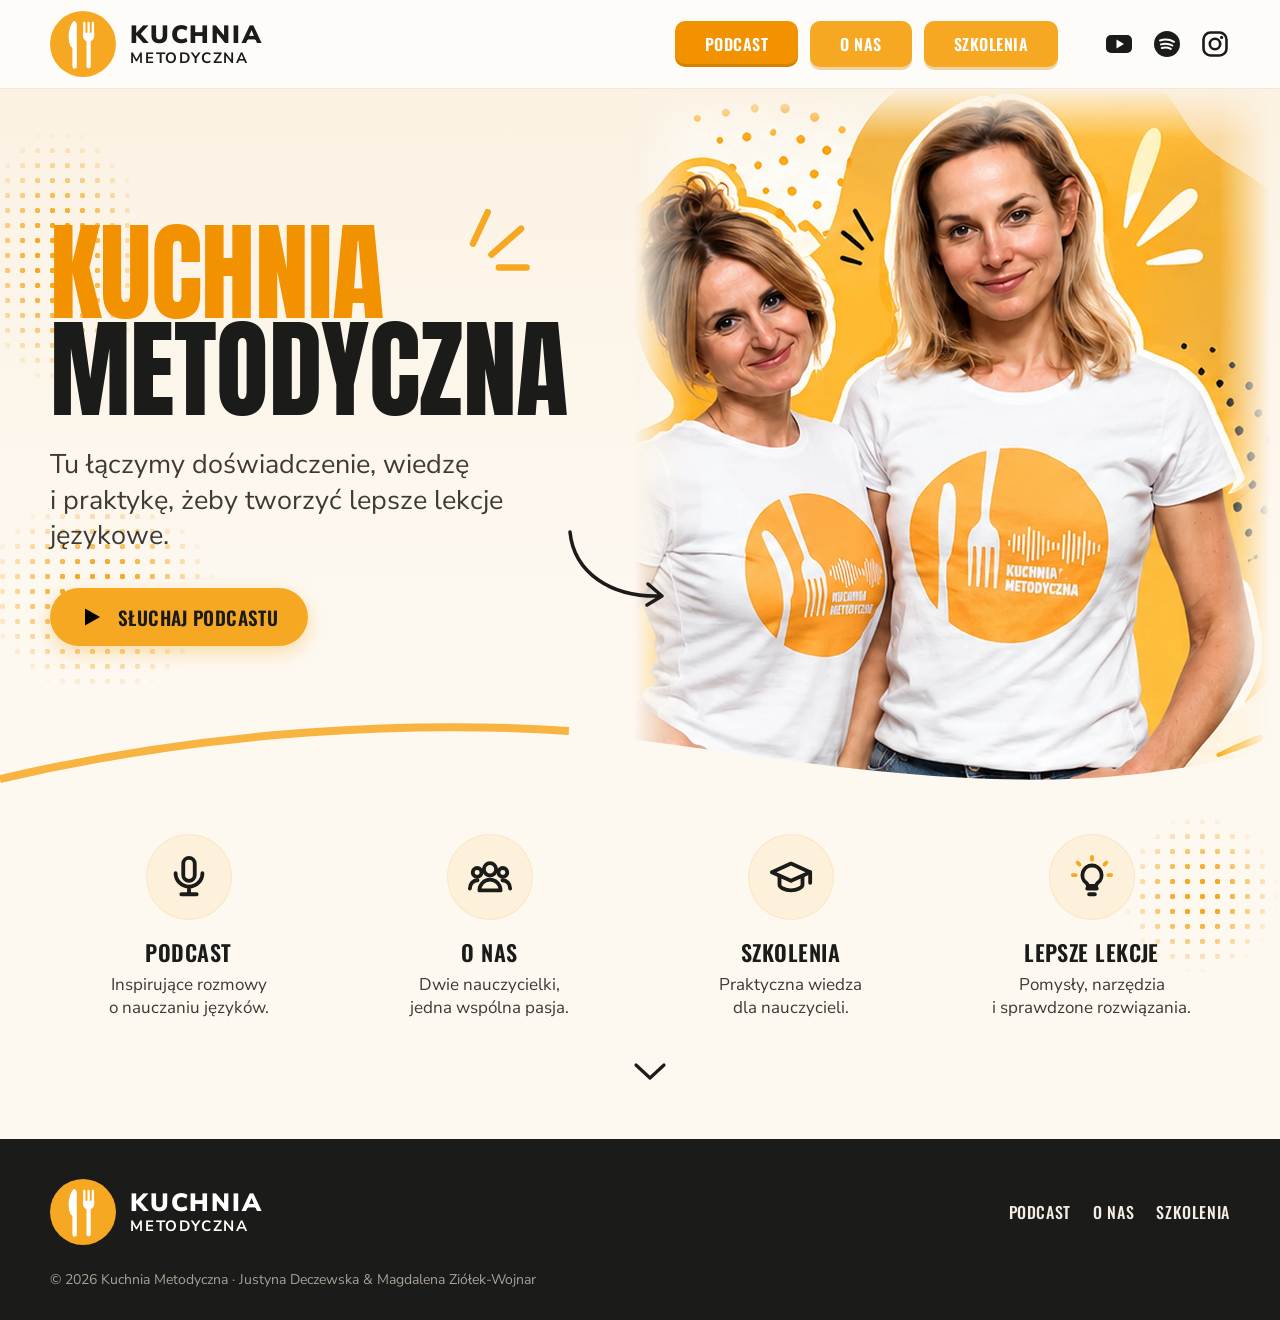
==== index.html @ 8ba0ecc3 "Kuchnia Metodyczna website: home, O nas, Szkolenia" ====
<!doctype html>
<html lang="pl">
<head>
<meta charset="utf-8">
<meta name="viewport" content="width=device-width, initial-scale=1">
<title>Kuchnia Metodyczna — podcast o nauczaniu języków</title>
<meta name="description" content="Kuchnia Metodyczna: podcast i szkolenia dla nauczycieli języków obcych. Doświadczenie, wiedza i praktyka dla lepszych lekcji językowych.">
<meta property="og:title" content="Kuchnia Metodyczna — podcast o nauczaniu języków">
<meta property="og:description" content="Kuchnia Metodyczna: podcast i szkolenia dla nauczycieli języków obcych. Doświadczenie, wiedza i praktyka dla lepszych lekcji językowych.">
<meta property="og:image" content="img/hero.webp">
<meta name="theme-color" content="#f7a823">
<link rel="icon" href="img/favicon.svg" type="image/svg+xml">
<link rel="preload" href="fonts/anton-latin-400-normal.woff2" as="font" type="font/woff2" crossorigin>
<link rel="stylesheet" href="css/fonts.css">
<link rel="stylesheet" href="css/style.css">
</head>
<body>
<header class="site-header">
  <div class="wrap">
    <a class="brand" href="index.html" aria-label="Kuchnia Metodyczna — strona główna">
      <svg viewBox="0 0 100 100" aria-hidden="true"><circle cx="50" cy="50" r="50" fill="#f7a823"/><path fill="#fff" d="M35 16c-7 9-9 26-4 37l3 3v28a3.3 3.3 0 0 0 6.6 0V21c0-4-3.7-7.6-5.6-5z"/><path fill="none" stroke="#fff" stroke-width="3.4" stroke-linecap="round" d="M52 18v18M58.5 18v18M65 18v18"/><path fill="#fff" d="M50 33h17v5a8.5 8.5 0 0 1-17 0z"/><rect fill="#fff" x="55.3" y="44" width="6.4" height="43" rx="3.2"/></svg>
      <span class="brand-text"><b>KUCHNIA</b><span>METODYCZNA</span></span>
    </a>
    <nav class="main-nav" aria-label="Główna nawigacja">
    <a href="index.html" aria-current="page">PODCAST</a>
    <a href="o-nas.html">O NAS</a>
    <a href="szkolenia.html">SZKOLENIA</a>
    </nav>
    <div class="socials">
  <a href="#" aria-label="YouTube" target="_blank" rel="noopener"><svg viewBox="0 0 28 28"><rect x="1" y="5" width="26" height="18" rx="5" fill="#1b1b1a"/><path d="M11.5 9.5v9l7.5-4.5z" fill="#fff"/></svg></a>
  <a href="https://open.spotify.com/show/78JCaoAEl9yniNS0A4y9NV" aria-label="Spotify" target="_blank" rel="noopener"><svg viewBox="0 0 28 28"><circle cx="14" cy="14" r="13" fill="#1b1b1a"/><path d="M7 10.5c4.8-1.5 10-1 14 1.3M8 14.4c4-1.1 8.2-.7 11.4 1.1M8.8 18c3.2-.8 6.4-.5 9 .9" fill="none" stroke="#fff" stroke-width="2" stroke-linecap="round"/></svg></a>
  <a href="#" aria-label="Instagram" target="_blank" rel="noopener"><svg viewBox="0 0 28 28"><rect x="2.5" y="2.5" width="23" height="23" rx="7" fill="none" stroke="#1b1b1a" stroke-width="2.6"/><circle cx="14" cy="14" r="5.2" fill="none" stroke="#1b1b1a" stroke-width="2.6"/><circle cx="20.6" cy="7.4" r="1.6" fill="#1b1b1a"/></svg></a>
</div>
    <button class="menu-toggle" aria-label="Menu" aria-expanded="false"><span></span><span></span><span></span></button>
  </div>
</header>
<main>
<section class="hero" id="podcast">
  <div class="dots" style="left:-30px;top:40px;width:180px;height:260px"></div>
  <div class="dots" style="left:-20px;bottom:120px;width:240px;height:200px"></div>
  <div class="wrap">
    <div class="hero-text">
      <svg class="burst" viewBox="0 0 80 80" aria-hidden="true" style=""><path d="M14 46 30 12M34 58 66 30M42 72h30"/></svg>
      <h1 class="display"><span class="accent">Kuchnia</span><span class="ink">Metodyczna</span></h1>
      <p class="lead">Tu łączymy doświadczenie, wiedzę i&nbsp;praktykę, żeby tworzyć lepsze lekcje językowe.</p>
      <a class="btn" href="https://open.spotify.com/show/78JCaoAEl9yniNS0A4y9NV" target="_blank" rel="noopener"><svg viewBox="0 0 24 24" aria-hidden="true"><path d="M5 3.5v17L20 12z"/></svg>SŁUCHAJ PODCASTU</a>
      <svg class="hero-arrow" viewBox="0 0 110 90" aria-hidden="true"><path d="M6 6c4 40 40 66 92 64M84 58l14 12-15 9"/></svg>
    </div>
    <div class="hero-photo">
      <img src="img/hero.webp" width="1104" height="1260" alt="Justyna Deczewska i Magdalena Ziółek-Wojnar w koszulkach z logo Kuchni Metodycznej">
    </div>
  </div>
  <svg class="wave" viewBox="0 0 1440 110" preserveAspectRatio="none" aria-hidden="true">
    <path d="M0 70C260 20 520 10 760 40s460 60 680 0V110H0z"/>
    <path class="line" d="M0 74C240 24 470 16 640 26"/>
  </svg>
</section>

<section class="features">
  <div class="dots" style="right:0;top:0;width:160px;height:160px"></div>
  <div class="wrap">
    <h2 class="sr-only">Co znajdziesz w Kuchni Metodycznej</h2>
    <ul>
      <li><a href="index.html#podcast"><div class="icon-circle"><svg class="ico" viewBox="0 0 24 24" aria-hidden="true"><rect x="9" y="2" width="6" height="12" rx="3"/><path d="M5 10a7 7 0 0 0 14 0M12 17v4M8 21h8"/></svg></div><h3>PODCAST</h3><p>Inspirujące rozmowy<br>o nauczaniu języków.</p></a></li>
      <li><a href="o-nas.html"><div class="icon-circle"><svg class="ico" viewBox="0 0 24 24" aria-hidden="true"><circle cx="12" cy="8" r="3.2"/><circle cx="5.3" cy="9.6" r="2.3"/><circle cx="18.7" cy="9.6" r="2.3"/><path d="M6.5 19c0-3.2 2.5-5.6 5.5-5.6s5.5 2.4 5.5 5.6zM1.5 18c0-2.5 1.7-4.3 4-4.3M22.5 18c0-2.5-1.7-4.3-4-4.3"/></svg></div><h3>O NAS</h3><p>Dwie nauczycielki,<br>jedna wspólna pasja.</p></a></li>
      <li><a href="szkolenia.html"><div class="icon-circle"><svg class="ico" viewBox="0 0 24 24" aria-hidden="true"><path d="M2 9.5 12 5l10 4.5-10 4.5z"/><path d="M6 11.5V16c0 1.4 2.7 3 6 3s6-1.6 6-3v-4.5M22 9.5V15"/></svg></div><h3>SZKOLENIA</h3><p>Praktyczna wiedza<br>dla nauczycieli.</p></a></li>
      <li><a href="szkolenia.html#tematy"><div class="icon-circle"><svg class="ico" viewBox="0 0 24 24" aria-hidden="true"><path d="M9.5 18h5M10.5 21h3M12 6a5 5 0 0 0-3 9c.5.4.8 1 .8 1.6h4.4c0-.6.3-1.2.8-1.6a5 5 0 0 0-3-9z"/><path class="accent" d="M12 1.5v1.5M4.5 4.5l1 1M19.5 4.5l-1 1M2 11h1.5M20.5 11H22"/></svg></div><h3>LEPSZE LEKCJE</h3><p>Pomysły, narzędzia<br>i sprawdzone rozwiązania.</p></a></li>
    </ul>
    <div class="tiles">
      <a class="tile" href="index.html#podcast"><svg class="ico" viewBox="0 0 24 24" aria-hidden="true"><rect x="9" y="2" width="6" height="12" rx="3"/><path d="M5 10a7 7 0 0 0 14 0M12 17v4M8 21h8"/></svg><span>PODCAST</span></a>
      <a class="tile" href="o-nas.html"><svg class="ico" viewBox="0 0 24 24" aria-hidden="true"><circle cx="12" cy="8" r="3.2"/><circle cx="5.3" cy="9.6" r="2.3"/><circle cx="18.7" cy="9.6" r="2.3"/><path d="M6.5 19c0-3.2 2.5-5.6 5.5-5.6s5.5 2.4 5.5 5.6zM1.5 18c0-2.5 1.7-4.3 4-4.3M22.5 18c0-2.5-1.7-4.3-4-4.3"/></svg><span>O NAS</span></a>
      <a class="tile" href="szkolenia.html"><svg class="ico" viewBox="0 0 24 24" aria-hidden="true"><path d="M2 9.5 12 5l10 4.5-10 4.5z"/><path d="M6 11.5V16c0 1.4 2.7 3 6 3s6-1.6 6-3v-4.5M22 9.5V15"/></svg><span>SZKOLENIA</span></a>
    </div>
    <a class="scroll-cue" href="o-nas.html" aria-label="Poznaj nas"><svg viewBox="0 0 34 20" aria-hidden="true"><path d="M3 3l14 13L31 3" fill="none" stroke="currentColor" stroke-width="3.2" stroke-linecap="round" stroke-linejoin="round"/></svg></a>
  </div>
</section>
</main>
<footer class="site-footer">
  <div class="wrap">
    <a class="brand" href="index.html"><svg viewBox="0 0 100 100" aria-hidden="true"><circle cx="50" cy="50" r="50" fill="#f7a823"/><path fill="#fff" d="M35 16c-7 9-9 26-4 37l3 3v28a3.3 3.3 0 0 0 6.6 0V21c0-4-3.7-7.6-5.6-5z"/><path fill="none" stroke="#fff" stroke-width="3.4" stroke-linecap="round" d="M52 18v18M58.5 18v18M65 18v18"/><path fill="#fff" d="M50 33h17v5a8.5 8.5 0 0 1-17 0z"/><rect fill="#fff" x="55.3" y="44" width="6.4" height="43" rx="3.2"/></svg><span class="brand-text"><b>KUCHNIA</b><span>METODYCZNA</span></span></a>
    <nav aria-label="Stopka"><a href="index.html">PODCAST</a> <a href="o-nas.html">O NAS</a> <a href="szkolenia.html">SZKOLENIA</a></nav>
    <small>© <span id="year">2026</span> Kuchnia Metodyczna · Justyna Deczewska &amp; Magdalena Ziółek-Wojnar</small>
  </div>
</footer>
<script src="js/main.js" defer></script>
</body>
</html>
---- css/fonts.css ----
/* Self-hosted fonts (SIL Open Font License) */
@font-face{font-family:'Anton';font-style:normal;font-weight:400;font-display:swap;src:url(../fonts/anton-latin-400-normal.woff2) format('woff2');unicode-range:U+0000-00FF, U+0131, U+0152-0153, U+02BB-02BC, U+02C6, U+02DA, U+02DC, U+0304, U+0308, U+0329, U+2000-206F, U+20AC, U+2122, U+2191, U+2193, U+2212, U+2215, U+FEFF, U+FFFD;}
@font-face{font-family:'Anton';font-style:normal;font-weight:400;font-display:swap;src:url(../fonts/anton-latin-ext-400-normal.woff2) format('woff2');unicode-range:U+0100-02BA, U+02BD-02C5, U+02C7-02CC, U+02CE-02D7, U+02DD-02FF, U+0304, U+0308, U+0329, U+1D00-1DBF, U+1E00-1E9F, U+1EF2-1EFF, U+2020, U+20A0-20AB, U+20AD-20C0, U+2113, U+2C60-2C7F, U+A720-A7FF;}
@font-face{font-family:'Caveat';font-style:normal;font-weight:500;font-display:swap;src:url(../fonts/caveat-latin-500-normal.woff2) format('woff2');unicode-range:U+0000-00FF, U+0131, U+0152-0153, U+02BB-02BC, U+02C6, U+02DA, U+02DC, U+0304, U+0308, U+0329, U+2000-206F, U+20AC, U+2122, U+2191, U+2193, U+2212, U+2215, U+FEFF, U+FFFD;}
@font-face{font-family:'Caveat';font-style:normal;font-weight:500;font-display:swap;src:url(../fonts/caveat-latin-ext-500-normal.woff2) format('woff2');unicode-range:U+0100-02BA, U+02BD-02C5, U+02C7-02CC, U+02CE-02D7, U+02DD-02FF, U+0304, U+0308, U+0329, U+1D00-1DBF, U+1E00-1E9F, U+1EF2-1EFF, U+2020, U+20A0-20AB, U+20AD-20C0, U+2113, U+2C60-2C7F, U+A720-A7FF;}
@font-face{font-family:'Nunito Sans';font-style:normal;font-weight:400;font-display:swap;src:url(../fonts/nunito-sans-latin-400-normal.woff2) format('woff2');unicode-range:U+0000-00FF, U+0131, U+0152-0153, U+02BB-02BC, U+02C6, U+02DA, U+02DC, U+0304, U+0308, U+0329, U+2000-206F, U+20AC, U+2122, U+2191, U+2193, U+2212, U+2215, U+FEFF, U+FFFD;}
@font-face{font-family:'Nunito Sans';font-style:normal;font-weight:700;font-display:swap;src:url(../fonts/nunito-sans-latin-700-normal.woff2) format('woff2');unicode-range:U+0000-00FF, U+0131, U+0152-0153, U+02BB-02BC, U+02C6, U+02DA, U+02DC, U+0304, U+0308, U+0329, U+2000-206F, U+20AC, U+2122, U+2191, U+2193, U+2212, U+2215, U+FEFF, U+FFFD;}
@font-face{font-family:'Nunito Sans';font-style:normal;font-weight:800;font-display:swap;src:url(../fonts/nunito-sans-latin-800-normal.woff2) format('woff2');unicode-range:U+0000-00FF, U+0131, U+0152-0153, U+02BB-02BC, U+02C6, U+02DA, U+02DC, U+0304, U+0308, U+0329, U+2000-206F, U+20AC, U+2122, U+2191, U+2193, U+2212, U+2215, U+FEFF, U+FFFD;}
@font-face{font-family:'Nunito Sans';font-style:normal;font-weight:900;font-display:swap;src:url(../fonts/nunito-sans-latin-900-normal.woff2) format('woff2');unicode-range:U+0000-00FF, U+0131, U+0152-0153, U+02BB-02BC, U+02C6, U+02DA, U+02DC, U+0304, U+0308, U+0329, U+2000-206F, U+20AC, U+2122, U+2191, U+2193, U+2212, U+2215, U+FEFF, U+FFFD;}
@font-face{font-family:'Nunito Sans';font-style:normal;font-weight:400;font-display:swap;src:url(../fonts/nunito-sans-latin-ext-400-normal.woff2) format('woff2');unicode-range:U+0100-02BA, U+02BD-02C5, U+02C7-02CC, U+02CE-02D7, U+02DD-02FF, U+0304, U+0308, U+0329, U+1D00-1DBF, U+1E00-1E9F, U+1EF2-1EFF, U+2020, U+20A0-20AB, U+20AD-20C0, U+2113, U+2C60-2C7F, U+A720-A7FF;}
@font-face{font-family:'Nunito Sans';font-style:normal;font-weight:700;font-display:swap;src:url(../fonts/nunito-sans-latin-ext-700-normal.woff2) format('woff2');unicode-range:U+0100-02BA, U+02BD-02C5, U+02C7-02CC, U+02CE-02D7, U+02DD-02FF, U+0304, U+0308, U+0329, U+1D00-1DBF, U+1E00-1E9F, U+1EF2-1EFF, U+2020, U+20A0-20AB, U+20AD-20C0, U+2113, U+2C60-2C7F, U+A720-A7FF;}
@font-face{font-family:'Nunito Sans';font-style:normal;font-weight:800;font-display:swap;src:url(../fonts/nunito-sans-latin-ext-800-normal.woff2) format('woff2');unicode-range:U+0100-02BA, U+02BD-02C5, U+02C7-02CC, U+02CE-02D7, U+02DD-02FF, U+0304, U+0308, U+0329, U+1D00-1DBF, U+1E00-1E9F, U+1EF2-1EFF, U+2020, U+20A0-20AB, U+20AD-20C0, U+2113, U+2C60-2C7F, U+A720-A7FF;}
@font-face{font-family:'Nunito Sans';font-style:normal;font-weight:900;font-display:swap;src:url(../fonts/nunito-sans-latin-ext-900-normal.woff2) format('woff2');unicode-range:U+0100-02BA, U+02BD-02C5, U+02C7-02CC, U+02CE-02D7, U+02DD-02FF, U+0304, U+0308, U+0329, U+1D00-1DBF, U+1E00-1E9F, U+1EF2-1EFF, U+2020, U+20A0-20AB, U+20AD-20C0, U+2113, U+2C60-2C7F, U+A720-A7FF;}
@font-face{font-family:'Oswald';font-style:normal;font-weight:500;font-display:swap;src:url(../fonts/oswald-latin-500-normal.woff2) format('woff2');unicode-range:U+0000-00FF, U+0131, U+0152-0153, U+02BB-02BC, U+02C6, U+02DA, U+02DC, U+0304, U+0308, U+0329, U+2000-206F, U+20AC, U+2122, U+2191, U+2193, U+2212, U+2215, U+FEFF, U+FFFD;}
@font-face{font-family:'Oswald';font-style:normal;font-weight:600;font-display:swap;src:url(../fonts/oswald-latin-600-normal.woff2) format('woff2');unicode-range:U+0000-00FF, U+0131, U+0152-0153, U+02BB-02BC, U+02C6, U+02DA, U+02DC, U+0304, U+0308, U+0329, U+2000-206F, U+20AC, U+2122, U+2191, U+2193, U+2212, U+2215, U+FEFF, U+FFFD;}
@font-face{font-family:'Oswald';font-style:normal;font-weight:500;font-display:swap;src:url(../fonts/oswald-latin-ext-500-normal.woff2) format('woff2');unicode-range:U+0100-02BA, U+02BD-02C5, U+02C7-02CC, U+02CE-02D7, U+02DD-02FF, U+0304, U+0308, U+0329, U+1D00-1DBF, U+1E00-1E9F, U+1EF2-1EFF, U+2020, U+20A0-20AB, U+20AD-20C0, U+2113, U+2C60-2C7F, U+A720-A7FF;}
@font-face{font-family:'Oswald';font-style:normal;font-weight:600;font-display:swap;src:url(../fonts/oswald-latin-ext-600-normal.woff2) format('woff2');unicode-range:U+0100-02BA, U+02BD-02C5, U+02C7-02CC, U+02CE-02D7, U+02DD-02FF, U+0304, U+0308, U+0329, U+1D00-1DBF, U+1E00-1E9F, U+1EF2-1EFF, U+2020, U+20A0-20AB, U+20AD-20C0, U+2113, U+2C60-2C7F, U+A720-A7FF;}
---- css/style.css ----
/* Kuchnia Metodyczna — shared styles */
:root {
  --orange: #f7a823;
  --orange-deep: #f39200;
  --orange-soft: #fde7bd;
  --orange-pale: #fdf1db;
  --ink: #1b1b1a;
  --ink-soft: #3d3a36;
  --cream: #fdf8f0;
  --white: #ffffff;
  --radius: 18px;
  --font-display: "Anton", "Impact", "Arial Narrow", sans-serif;
  --font-label: "Oswald", "Arial Narrow", sans-serif;
  --font-body: "Nunito Sans", "Segoe UI", Arial, sans-serif;
  --wrap: 1180px;
}

*, *::before, *::after { box-sizing: border-box; }
html { scroll-behavior: smooth; }
body {
  margin: 0;
  font-family: var(--font-body);
  color: var(--ink);
  background: var(--cream);
  line-height: 1.5;
  overflow-x: hidden;
}
img { max-width: 100%; height: auto; display: block; }
a { color: inherit; }
.wrap { width: min(var(--wrap), 100% - 32px); margin-inline: auto; }
.sr-only { position: absolute; width: 1px; height: 1px; overflow: hidden; clip: rect(0 0 0 0); white-space: nowrap; }

/* ---------- Header ---------- */
.site-header {
  position: sticky; top: 0; z-index: 50;
  background: rgba(253, 252, 249, .96);
  backdrop-filter: blur(8px);
  box-shadow: 0 1px 0 rgba(0,0,0,.04);
}
.site-header .wrap { display: flex; align-items: center; gap: 24px; height: 88px; }
.brand { display: flex; align-items: center; gap: 14px; text-decoration: none; }
.brand svg { width: 66px; height: 66px; flex: none; }
.brand-text { font-family: var(--font-body); line-height: 1; letter-spacing: .06em; }
.brand-text b { display: block; font-size: 25px; font-weight: 900; letter-spacing: .07em; }
.brand-text span { display: block; font-size: 15px; font-weight: 700; letter-spacing: .12em; margin-top: 3px; }

.main-nav { margin-left: auto; display: flex; gap: 12px; }
.main-nav a {
  font-family: var(--font-label); font-weight: 600; font-size: 16px; letter-spacing: .03em;
  text-decoration: none; color: #fff; background: var(--orange);
  padding: 11px 30px; border-radius: 10px;
  box-shadow: 0 3px 0 rgba(219, 132, 0, .35);
  transition: transform .15s, background .15s;
}
.main-nav a:hover { transform: translateY(-2px); background: var(--orange-deep); }
.main-nav a[aria-current="page"] { background: var(--orange-deep); box-shadow: inset 0 -3px 0 rgba(0,0,0,.12); }

.socials { display: flex; align-items: center; gap: 18px; padding-left: 22px; }
.socials a { display: grid; place-items: center; width: 30px; height: 30px; transition: transform .15s; }
.socials a:hover { transform: scale(1.12); }
.socials svg { width: 28px; height: 28px; }

.menu-toggle { display: none; margin-left: auto; background: none; border: 0; padding: 8px; cursor: pointer; }
.menu-toggle span { display: block; width: 32px; height: 3px; background: var(--ink); border-radius: 3px; margin: 7px 0; transition: transform .2s, opacity .2s; }
.menu-toggle[aria-expanded="true"] span:nth-child(1) { transform: translateY(10px) rotate(45deg); }
.menu-toggle[aria-expanded="true"] span:nth-child(2) { opacity: 0; }
.menu-toggle[aria-expanded="true"] span:nth-child(3) { transform: translateY(-10px) rotate(-45deg); }

/* ---------- Decorative bits ---------- */
.dots {
  position: absolute; pointer-events: none; z-index: 0;
  background-image: radial-gradient(var(--orange) 2.6px, transparent 3px);
  background-size: 15px 15px;
  -webkit-mask-image: radial-gradient(closest-side, #000 30%, transparent 100%);
          mask-image: radial-gradient(closest-side, #000 30%, transparent 100%);
}
.dots.dark { background-image: radial-gradient(var(--ink) 2.4px, transparent 2.8px); }
.burst { position: absolute; width: 74px; height: 74px; pointer-events: none; }
.burst path { fill: none; stroke: var(--orange); stroke-width: 7; stroke-linecap: round; }
.burst.dark path { stroke: var(--ink); stroke-width: 5; }
.blob { position: absolute; z-index: 0; pointer-events: none; }
.blob path { fill: var(--orange); }
.blob.soft path { fill: var(--orange-soft); }
.swoosh { position: absolute; pointer-events: none; z-index: 0; }
.swoosh path { fill: none; stroke: var(--orange); stroke-width: 10; stroke-linecap: round; opacity: .8; }

/* ---------- Typography ---------- */
.display {
  font-family: var(--font-display); font-weight: 400; text-transform: uppercase;
  line-height: .9; margin: 0; letter-spacing: -.005em;
}
.display .accent { color: var(--orange-deep); display: block; }
.display .ink { color: var(--ink); display: block; }
.lead { font-size: 27px; line-height: 1.32; color: var(--ink-soft); margin: 28px 0 34px; max-width: 30ch; }
mark, .hl {
  background: linear-gradient(transparent 8%, var(--orange-soft) 8%, var(--orange-soft) 92%, transparent 92%);
  color: inherit; font-weight: 800; padding: 0 3px; border-radius: 3px;
  box-decoration-break: clone; -webkit-box-decoration-break: clone;
}

.btn {
  display: inline-flex; align-items: center; gap: 14px;
  font-family: var(--font-label); font-weight: 600; font-size: 19px; letter-spacing: .02em;
  background: var(--orange); color: var(--ink); text-decoration: none;
  padding: 15px 30px; border-radius: 999px;
  box-shadow: 0 6px 18px rgba(247, 168, 35, .35);
  transition: transform .15s, box-shadow .15s;
}
.btn:hover { transform: translateY(-2px); box-shadow: 0 10px 24px rgba(247, 168, 35, .45); }
.btn svg { width: 24px; height: 24px; }

/* ---------- Hero (home) ---------- */
.hero { position: relative; overflow: hidden; background: linear-gradient(180deg, #fbf2e3 0%, var(--cream) 70%); }
.hero .wrap { position: relative; z-index: 1; display: grid; grid-template-columns: minmax(0,1fr) minmax(0,1.02fr); align-items: center; min-height: 640px; }
.hero-text { position: relative; padding: 60px 0 90px; z-index: 2; }
.hero-text .display { font-size: clamp(64px, 8.4vw, 116px); }
.hero-text .burst { left: min(410px, 72%); top: 36px; }
.hero-arrow { position: absolute; right: -40px; bottom: 120px; width: 110px; height: 90px; }
.hero-arrow path { fill: none; stroke: var(--ink); stroke-width: 3.5; stroke-linecap: round; stroke-linejoin: round; }
.hero-photo { position: relative; align-self: end; margin-right: -40px; }
.hero-photo img { width: 100%; height: auto; position: relative; z-index: 1;
  -webkit-mask-image: linear-gradient(to bottom, transparent 0, #000 7%), linear-gradient(to left, transparent 0, #000 8%);
  -webkit-mask-composite: source-in; mask-image: linear-gradient(to bottom, transparent 0, #000 7%), linear-gradient(to left, transparent 0, #000 8%); mask-composite: intersect; }
.hero .wave { position: absolute; left: 0; right: 0; bottom: -1px; width: 100%; height: 110px; z-index: 3; }
.hero .wave path { fill: var(--cream); }
.hero .wave .line { fill: none; stroke: var(--orange); stroke-width: 8; opacity: .85; }

/* ---------- Feature row ---------- */
.features { position: relative; padding: 10px 0 40px; }
.features ul { list-style: none; margin: 0; padding: 0; display: grid; grid-template-columns: repeat(4, 1fr); gap: 24px; text-align: center; }
.features a { text-decoration: none; display: block; padding: 10px; border-radius: var(--radius); transition: transform .2s; }
.features a:hover { transform: translateY(-4px); }
.icon-circle { width: 86px; height: 86px; border-radius: 50%; background: var(--orange-pale); display: grid; place-items: center; margin: 0 auto 16px; box-shadow: inset 0 0 0 1px rgba(247,168,35,.15); }
.icon-circle svg { width: 46px; height: 46px; }
.features h3 { font-family: var(--font-label); font-weight: 700; font-size: 22px; margin: 0 0 4px; letter-spacing: .02em; }
.features p { margin: 0; font-size: 17px; color: var(--ink-soft); line-height: 1.4; }
.scroll-cue { display: block; width: 34px; margin: 22px auto 0; color: var(--ink); }
.scroll-cue svg { width: 34px; height: 20px; }
.features .tiles { display: none; }

/* Icons */
.ico { fill: none; stroke: var(--ink); stroke-width: 2; stroke-linecap: round; stroke-linejoin: round; }
.ico .fill { fill: var(--ink); stroke: none; }
.ico .accent { stroke: var(--orange); }
.ico .accent-fill { fill: var(--orange); stroke: none; }

/* ---------- Szkolenia ---------- */
.page-hero { position: relative; overflow: hidden; background: linear-gradient(180deg, #fbf2e3, var(--cream)); }
.page-hero .wrap { position: relative; z-index: 1; display: grid; grid-template-columns: minmax(0,1fr) minmax(0,1.08fr); align-items: center; gap: 10px; }
.sz-text { padding: 40px 0 70px; position: relative; z-index: 2; }
.sz-text .display .accent { font-size: clamp(60px, 7.8vw, 108px); }
.sz-text .display .ink { font-size: clamp(36px, 4.6vw, 64px); margin-top: 6px; transform: rotate(-1.5deg); transform-origin: left; }
.sz-text .burst { left: min(420px, 78%); top: 24px; }
.sz-text p { font-size: 19px; line-height: 1.45; margin: 26px 0 30px; max-width: 34ch; }
.formats { display: flex; gap: 28px; flex-wrap: wrap; }
.format { display: flex; gap: 14px; align-items: center; }
.format .icon-circle { width: 64px; height: 64px; margin: 0; background: var(--orange-soft); }
.format .icon-circle svg { width: 34px; height: 34px; }
.format b { display: block; font-size: 16px; }
.format span { font-size: 14px; color: var(--ink-soft); line-height: 1.3; display: block; }
.sz-photo { position: relative; align-self: end; }
.sz-photo img { position: relative; z-index: 1; width: 82%; }
.sticky-note {
  position: absolute; right: 0; top: 30px; z-index: 2; width: 190px;
  background: #fbf0dc; padding: 16px 18px; transform: rotate(-8deg);
  font-family: "Caveat", "Comic Sans MS", cursive; font-size: 25px; line-height: 1.15; color: var(--ink-soft);
  box-shadow: 0 6px 14px rgba(0,0,0,.06);
}
.laptop { position: absolute; right: 0; bottom: 30px; width: 34%; z-index: 2; }
.laptop .ico { stroke-width: 2.4; }

.topics { padding: 30px 0 70px; position: relative; overflow: hidden; }
.section-title { font-family: var(--font-display); font-size: clamp(36px, 4.4vw, 52px); text-transform: none; margin: 0 0 26px; position: relative; display: inline-block; }
.section-title .accent { color: var(--orange-deep); }
.section-title .burst { width: 48px; height: 48px; right: -60px; top: -14px; }
.topic-grid { display: grid; grid-template-columns: repeat(4, 1fr); gap: 14px; }
.topic {
  background: var(--white); border-radius: var(--radius); padding: 20px 20px 22px;
  box-shadow: 0 2px 0 rgba(247,168,35,.18), 0 8px 24px rgba(120, 80, 0, .06);
  position: relative; transition: transform .2s, box-shadow .2s;
}
.topic:hover { transform: translateY(-3px); box-shadow: 0 2px 0 rgba(247,168,35,.3), 0 14px 30px rgba(120,80,0,.1); }
.topic-head { display: grid; grid-template-columns: auto auto 1fr; gap: 10px; align-items: start; margin-bottom: 14px; }
.num { width: 30px; height: 30px; border-radius: 50%; background: var(--orange); color: #fff; font-weight: 800; display: grid; place-items: center; font-size: 15px; }
.topic .icon-circle { width: 56px; height: 56px; margin: 0; background: var(--orange-pale); }
.topic .icon-circle svg { width: 32px; height: 32px; }
.topic h3 { font-family: var(--font-label); font-weight: 600; font-size: 15.5px; line-height: 1.3; margin: 2px 0 0; }
.topic p { margin: 0; font-size: 15.5px; color: var(--ink-soft); line-height: 1.45; }
.topic.wide { grid-column: 1 / -1; display: grid; grid-template-columns: auto auto 1fr; gap: 16px; align-items: center; }
.topic.wide .topic-head { display: contents; }
.topic.wide h3 { font-size: 18px; margin: 0; }
.cta-band { margin-top: 40px; text-align: center; }

/* ---------- O nas ---------- */
.about { position: relative; overflow: hidden; background: linear-gradient(180deg, #fbf2e3, var(--cream) 30%); padding-bottom: 60px; }
.about-head { position: relative; text-align: center; padding-top: 30px; display: flow-root; }
.about-head .display { font-size: clamp(64px, 8vw, 104px); display: inline-block; position: relative; }
.about-head .burst { left: -84px; top: 0; transform: scaleX(-1); }
.note {
  display: inline-block; background: #fbefd8; padding: 12px 22px; transform: rotate(-4deg);
  font-family: "Caveat", "Comic Sans MS", cursive; font-size: 27px; line-height: 1.1; color: var(--ink-soft);
  position: absolute; right: 8%; top: 40px; max-width: 280px;
}
.person { position: relative; z-index: 1; display: grid; grid-template-columns: 0.75fr 1.25fr; gap: 40px; align-items: center; padding: 30px 0; }
.person.reverse { grid-template-columns: 1.25fr 0.75fr; }
.person.reverse .person-photo { order: 2; }
.person-photo img { width: 100%; max-width: 440px; margin-inline: auto; }
.person-name { margin-bottom: 14px; position: relative; display: inline-block; }
.person-name .display .accent { font-size: clamp(44px, 4.6vw, 60px); }
.person-name .display .ink { font-size: clamp(42px, 4.4vw, 58px); }
.person-name .burst { width: 56px; height: 56px; right: -66px; top: -10px; }
.bio p { font-size: 17px; line-height: 1.6; margin: 0 0 14px; color: var(--ink-soft); }
.bio-toggle { display: none; }
.divider-swoosh { position: relative; height: 40px; }
.divider-swoosh svg { position: absolute; inset: 0; width: 100%; height: 100%; }
.divider-swoosh path { fill: none; stroke: var(--orange); stroke-width: 6; opacity: .8; }

/* ---------- Footer ---------- */
.site-footer { background: var(--ink); color: #f3ede3; padding: 40px 0 30px; }
.site-footer .wrap { display: flex; flex-wrap: wrap; gap: 24px; align-items: center; justify-content: space-between; }
.site-footer .brand-text b, .site-footer .brand-text span { color: #fff; }
.site-footer nav { display: flex; gap: 22px; }
.site-footer nav a { text-decoration: none; font-family: var(--font-label); letter-spacing: .04em; }
.site-footer nav a:hover { color: var(--orange); }
.site-footer .socials svg path, .site-footer .socials svg rect, .site-footer .socials svg circle { }
.site-footer small { width: 100%; color: #a9a196; font-size: 14px; }

/* ---------- Responsive ---------- */
@media (max-width: 1100px) {
  .main-nav a { padding: 10px 20px; }
  .socials { padding-left: 6px; gap: 12px; }
  .topic-grid { grid-template-columns: repeat(2, 1fr); }
}

@media (max-width: 860px) {
  .site-header .wrap { height: 76px; }
  .brand svg { width: 56px; height: 56px; }
  .brand-text b { font-size: 21px; }
  .brand-text span { font-size: 12.5px; }
  .menu-toggle { display: block; }
  .main-nav, .site-header .socials {
    display: none;
  }
  .site-header.open .main-nav {
    display: flex; flex-direction: column; position: absolute; top: 76px; left: 0; right: 0;
    background: var(--cream); padding: 16px; gap: 10px; box-shadow: 0 12px 24px rgba(0,0,0,.08);
  }
  .site-header.open .main-nav a { text-align: center; padding: 14px; font-size: 18px; }
  .site-header.open .socials { display: flex; position: absolute; top: 290px; left: 0; right: 0; justify-content: center; padding: 6px 0 18px; background: var(--cream); }

  .hero .wrap { grid-template-columns: 1fr; min-height: 0; }
  .hero-text { padding: 34px 0 10px; }
  .hero-text .display { font-size: clamp(54px, 17vw, 84px); }
  .hero-text .burst { left: auto; right: 0; top: 18px; width: 56px; height: 56px; }
  .lead { font-size: 20px; margin: 16px 0 22px; }
  .btn { font-size: 16px; padding: 12px 22px; }
  .hero-arrow { display: none; }
  .hero > .dots, .page-hero > .dots { opacity: .35; }
  .hero-text .lead, .sz-text p { position: relative; }
  .hero-photo { margin: 10px -16px 0; }
  .hero .wave { height: 60px; }
  .features ul { display: none; }
  .features .tiles { display: grid; grid-template-columns: repeat(3, 1fr); gap: 12px; }
  .features .tile {
    background: var(--orange); color: #fff; border-radius: 22px; text-decoration: none;
    display: flex; flex-direction: column; align-items: center; justify-content: center; gap: 10px; padding: 22px 8px 16px; aspect-ratio: 1 / 1.05;
    font-family: var(--font-label); font-weight: 600; font-size: 15px; letter-spacing: .03em;
    box-shadow: 0 6px 16px rgba(247,168,35,.35);
  }
  .tile svg { width: 46px; height: 46px; }
  .tile .ico { stroke: #fff; }
  .tile .ico .fill { fill: #fff; }

  .page-hero .wrap { grid-template-columns: 1fr; }
  .sz-text { padding: 26px 0 10px; }
  .sz-text .display .accent { font-size: clamp(52px, 15vw, 80px); }
  .sz-text .display .ink { font-size: clamp(32px, 9.4vw, 52px); }
  .sz-text .burst { left: auto; right: 0; width: 56px; height: 56px; }
  .sz-text p { font-size: 16.5px; margin: 16px 0 0; }
  .sz-text .formats { display: none; }
  .sz-photo { margin-inline: -16px; }
  .sz-photo img { width: 100%; max-height: 360px; object-fit: cover; object-position: top; }
  .sticky-note, .laptop { display: none; }
  .formats-mobile { display: grid !important; grid-template-columns: 1fr 1fr; gap: 14px; margin: -10px 0 10px; position: relative; z-index: 2; }
  .formats-mobile .format { flex-direction: column; align-items: flex-start; gap: 8px; }
  .formats-mobile .icon-circle { background: var(--orange); }
  .formats-mobile .ico { stroke: var(--ink); }
  .topic-grid { grid-template-columns: 1fr; }
  .topic { display: grid; grid-template-columns: auto auto 1fr; gap: 0 12px; }
  .topic-head { display: contents; }
  .topic h3 { grid-column: 3; }
  .topic p { grid-column: 3; font-size: 14.5px; margin-top: 6px; }
  .topic.wide { grid-template-columns: auto auto 1fr; }

  .about-head { text-align: left; }
  .about-head .burst { left: auto; right: -70px; transform: none; }
  .note { position: relative; right: auto; top: auto; float: right; font-size: 21px; margin: 4px 0 10px; }
  .person, .person.reverse { grid-template-columns: 1fr; gap: 6px; padding: 10px 0; }
  .person.reverse .person-photo { order: 0; }
  .person.reverse .person-name { text-align: right; display: block; }
  .person-name .burst { right: auto; left: 70%; }
  .person.reverse .person-name .burst { left: 6px; transform: scaleX(-1); }
  .bio p { font-size: 15.5px; }
  .bio.collapsed .more { display: none; }
  .bio.collapsed .first { display: -webkit-box; -webkit-line-clamp: 7; -webkit-box-orient: vertical; overflow: hidden; }
  .bio-toggle {
    display: flex; align-items: center; gap: 10px; margin: 6px auto 0; cursor: pointer;
    background: var(--orange-soft); border: 0; border-radius: 999px; padding: 9px 30px;
    font-family: var(--font-label); font-size: 15px; font-weight: 600; letter-spacing: .04em; color: var(--ink);
  }
  .bio-toggle svg { width: 16px; height: 16px; transition: transform .2s; }
  .bio-toggle[aria-expanded="true"] svg { transform: rotate(180deg); }
  .site-footer .wrap { flex-direction: column; align-items: flex-start; }
}
.formats-mobile { display: none; }
.about .wrap, .features .wrap, .topics .wrap { position: relative; z-index: 1; }

@media (prefers-reduced-motion: reduce) { * { transition: none !important; scroll-behavior: auto !important; } }
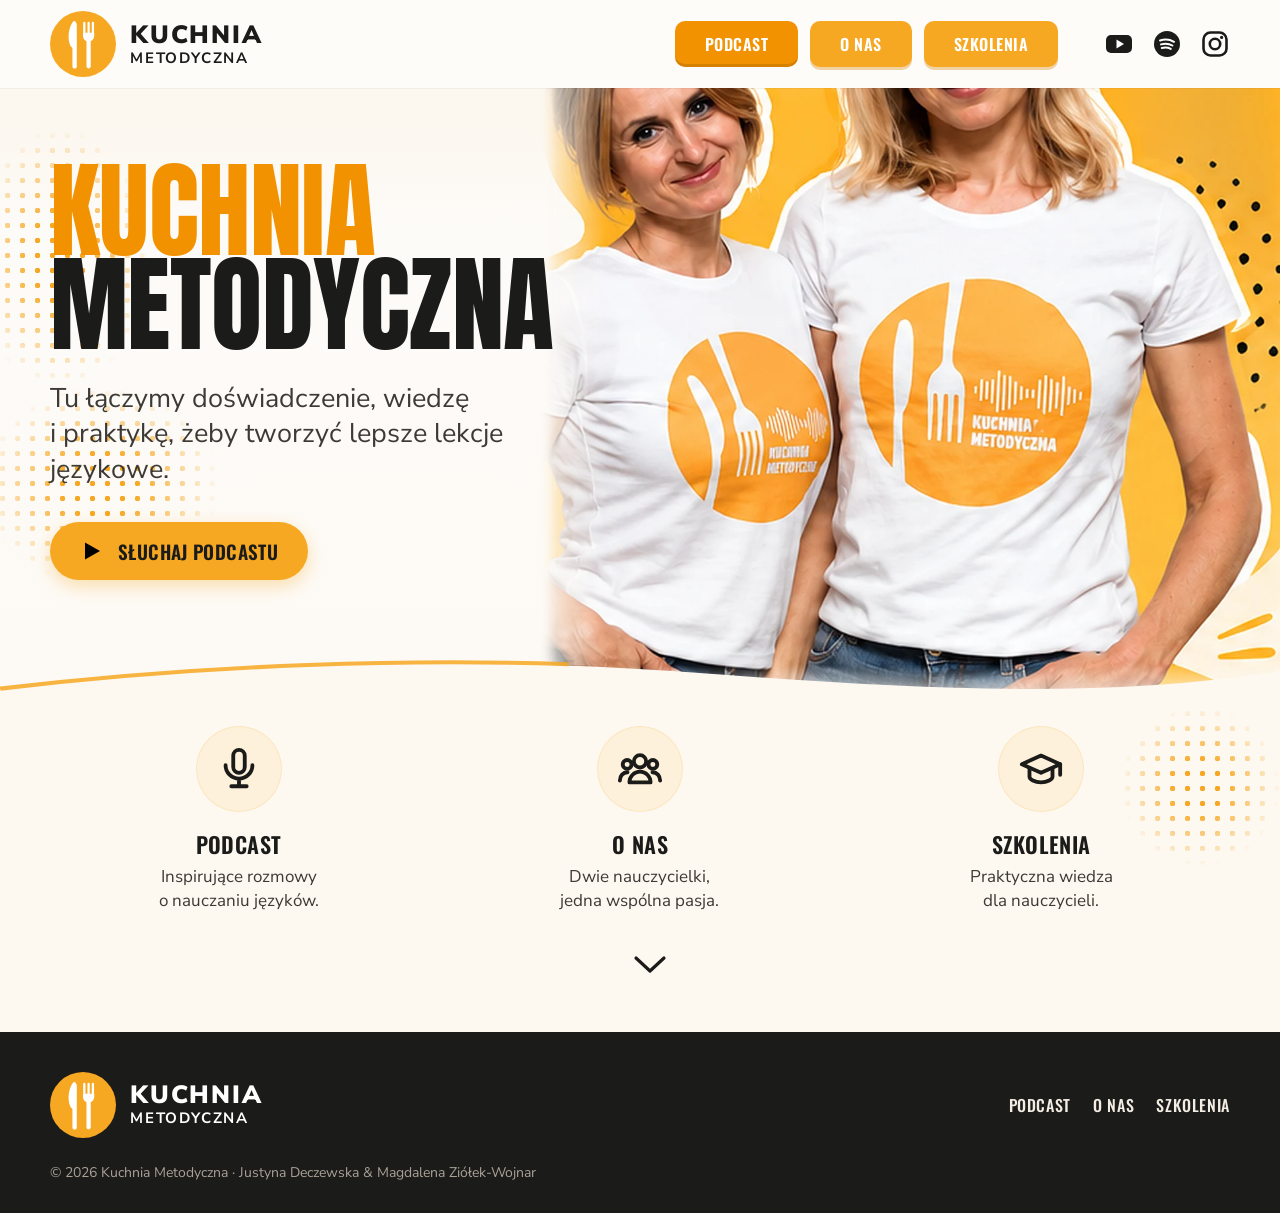
==== commit 292a3546: "New hero photo, episode tiles with Spotify/YouTube links, three-item feature row" ====
--- a/index.html
+++ b/index.html
@@ -44,10 +44,9 @@
       <h1 class="display"><span class="accent">Kuchnia</span><span class="ink">Metodyczna</span></h1>
       <p class="lead">Tu łączymy doświadczenie, wiedzę i&nbsp;praktykę, żeby tworzyć lepsze lekcje językowe.</p>
       <a class="btn" href="https://open.spotify.com/show/78JCaoAEl9yniNS0A4y9NV" target="_blank" rel="noopener"><svg viewBox="0 0 24 24" aria-hidden="true"><path d="M5 3.5v17L20 12z"/></svg>SŁUCHAJ PODCASTU</a>
-      <svg class="hero-arrow" viewBox="0 0 110 90" aria-hidden="true"><path d="M6 6c4 40 40 66 92 64M84 58l14 12-15 9"/></svg>
     </div>
     <div class="hero-photo">
-      <img src="img/hero.webp" width="1104" height="1260" alt="Justyna Deczewska i Magdalena Ziółek-Wojnar w koszulkach z logo Kuchni Metodycznej">
+      <img src="img/hero.webp" width="1528" height="1272" alt="Justyna Deczewska i Magdalena Ziółek-Wojnar w koszulkach z logo Kuchni Metodycznej">
     </div>
   </div>
   <svg class="wave" viewBox="0 0 1440 110" preserveAspectRatio="none" aria-hidden="true">
@@ -64,7 +63,6 @@
       <li><a href="index.html#podcast"><div class="icon-circle"><svg class="ico" viewBox="0 0 24 24" aria-hidden="true"><rect x="9" y="2" width="6" height="12" rx="3"/><path d="M5 10a7 7 0 0 0 14 0M12 17v4M8 21h8"/></svg></div><h3>PODCAST</h3><p>Inspirujące rozmowy<br>o nauczaniu języków.</p></a></li>
       <li><a href="o-nas.html"><div class="icon-circle"><svg class="ico" viewBox="0 0 24 24" aria-hidden="true"><circle cx="12" cy="8" r="3.2"/><circle cx="5.3" cy="9.6" r="2.3"/><circle cx="18.7" cy="9.6" r="2.3"/><path d="M6.5 19c0-3.2 2.5-5.6 5.5-5.6s5.5 2.4 5.5 5.6zM1.5 18c0-2.5 1.7-4.3 4-4.3M22.5 18c0-2.5-1.7-4.3-4-4.3"/></svg></div><h3>O NAS</h3><p>Dwie nauczycielki,<br>jedna wspólna pasja.</p></a></li>
       <li><a href="szkolenia.html"><div class="icon-circle"><svg class="ico" viewBox="0 0 24 24" aria-hidden="true"><path d="M2 9.5 12 5l10 4.5-10 4.5z"/><path d="M6 11.5V16c0 1.4 2.7 3 6 3s6-1.6 6-3v-4.5M22 9.5V15"/></svg></div><h3>SZKOLENIA</h3><p>Praktyczna wiedza<br>dla nauczycieli.</p></a></li>
-      <li><a href="szkolenia.html#tematy"><div class="icon-circle"><svg class="ico" viewBox="0 0 24 24" aria-hidden="true"><path d="M9.5 18h5M10.5 21h3M12 6a5 5 0 0 0-3 9c.5.4.8 1 .8 1.6h4.4c0-.6.3-1.2.8-1.6a5 5 0 0 0-3-9z"/><path class="accent" d="M12 1.5v1.5M4.5 4.5l1 1M19.5 4.5l-1 1M2 11h1.5M20.5 11H22"/></svg></div><h3>LEPSZE LEKCJE</h3><p>Pomysły, narzędzia<br>i sprawdzone rozwiązania.</p></a></li>
     </ul>
     <div class="tiles">
       <a class="tile" href="index.html#podcast"><svg class="ico" viewBox="0 0 24 24" aria-hidden="true"><rect x="9" y="2" width="6" height="12" rx="3"/><path d="M5 10a7 7 0 0 0 14 0M12 17v4M8 21h8"/></svg><span>PODCAST</span></a>
--- a/css/style.css
+++ b/css/style.css
@@ -110,24 +110,22 @@
 .btn svg { width: 24px; height: 24px; }
 
 /* ---------- Hero (home) ---------- */
-.hero { position: relative; overflow: hidden; background: linear-gradient(180deg, #fbf2e3 0%, var(--cream) 70%); }
-.hero .wrap { position: relative; z-index: 1; display: grid; grid-template-columns: minmax(0,1fr) minmax(0,1.02fr); align-items: center; min-height: 640px; }
-.hero-text { position: relative; padding: 60px 0 90px; z-index: 2; }
-.hero-text .display { font-size: clamp(64px, 8.4vw, 116px); }
-.hero-text .burst { left: min(410px, 72%); top: 36px; }
-.hero-arrow { position: absolute; right: -40px; bottom: 120px; width: 110px; height: 90px; }
-.hero-arrow path { fill: none; stroke: var(--ink); stroke-width: 3.5; stroke-linecap: round; stroke-linejoin: round; }
-.hero-photo { position: relative; align-self: end; margin-right: -40px; }
-.hero-photo img { width: 100%; height: auto; position: relative; z-index: 1;
-  -webkit-mask-image: linear-gradient(to bottom, transparent 0, #000 7%), linear-gradient(to left, transparent 0, #000 8%);
-  -webkit-mask-composite: source-in; mask-image: linear-gradient(to bottom, transparent 0, #000 7%), linear-gradient(to left, transparent 0, #000 8%); mask-composite: intersect; }
-.hero .wave { position: absolute; left: 0; right: 0; bottom: -1px; width: 100%; height: 110px; z-index: 3; }
+.hero { --photo-w: min(58vw, 920px); position: relative; overflow: hidden; background: linear-gradient(180deg, #fcf7ef 0, #fcf7ef 6%, #fdfbf8 22%, #fdfaf5 100%);
+  min-height: calc(var(--photo-w) * 0.8324); display: flex; align-items: center; }
+.hero > .wrap { width: min(var(--wrap), 100% - 32px); }
+.hero .wrap { position: static; display: block; }
+.hero-text { position: relative; padding: 40px 0 90px; z-index: 2; max-width: 640px; }
+.hero-text .display { font-size: clamp(64px, 8.2vw, 116px); }
+.hero-text .burst { display: none; }
+.hero-photo { position: absolute; right: 0; bottom: 0; width: var(--photo-w); z-index: 1; margin: 0; }
+.hero-photo img { width: 100%; height: auto; -webkit-mask-image: linear-gradient(90deg, transparent 0, #000 2.5%); mask-image: linear-gradient(90deg, transparent 0, #000 2.5%); }
+.hero .wave { position: absolute; left: 0; right: 0; bottom: -1px; width: 100%; height: 56px; z-index: 3; }
 .hero .wave path { fill: var(--cream); }
 .hero .wave .line { fill: none; stroke: var(--orange); stroke-width: 8; opacity: .85; }
 
 /* ---------- Feature row ---------- */
 .features { position: relative; padding: 10px 0 40px; }
-.features ul { list-style: none; margin: 0; padding: 0; display: grid; grid-template-columns: repeat(4, 1fr); gap: 24px; text-align: center; }
+.features ul { list-style: none; margin: 0; padding: 0; display: grid; grid-template-columns: repeat(3, 1fr); gap: 24px; text-align: center; }
 .features a { text-decoration: none; display: block; padding: 10px; border-radius: var(--radius); transition: transform .2s; }
 .features a:hover { transform: translateY(-4px); }
 .icon-circle { width: 86px; height: 86px; border-radius: 50%; background: var(--orange-pale); display: grid; place-items: center; margin: 0 auto 16px; box-shadow: inset 0 0 0 1px rgba(247,168,35,.15); }
@@ -248,17 +246,17 @@
   .site-header.open .main-nav a { text-align: center; padding: 14px; font-size: 18px; }
   .site-header.open .socials { display: flex; position: absolute; top: 290px; left: 0; right: 0; justify-content: center; padding: 6px 0 18px; background: var(--cream); }
 
-  .hero .wrap { grid-template-columns: 1fr; min-height: 0; }
-  .hero-text { padding: 34px 0 10px; }
+  .hero { min-height: 0; display: block; }
+  .hero-text { padding: 34px 0 10px; max-width: none; }
   .hero-text .display { font-size: clamp(54px, 17vw, 84px); }
-  .hero-text .burst { left: auto; right: 0; top: 18px; width: 56px; height: 56px; }
+  .hero-text .burst { display: block; left: auto; right: 0; top: 18px; width: 56px; height: 56px; }
   .lead { font-size: 20px; margin: 16px 0 22px; }
   .btn { font-size: 16px; padding: 12px 22px; }
-  .hero-arrow { display: none; }
   .hero > .dots, .page-hero > .dots { opacity: .35; }
   .hero-text .lead, .sz-text p { position: relative; }
-  .hero-photo { margin: 10px -16px 0; }
-  .hero .wave { height: 60px; }
+  .hero-photo { position: relative; right: auto; bottom: auto; width: auto; margin: 10px -16px 0; overflow: hidden; }
+  .hero-photo img { width: 122%; max-width: none; margin-left: -20%; margin-bottom: -6%; -webkit-mask-image: none; mask-image: none; }
+  .hero .wave { height: 40px; }
   .features ul { display: none; }
   .features .tiles { display: grid; grid-template-columns: repeat(3, 1fr); gap: 12px; }
   .features .tile {
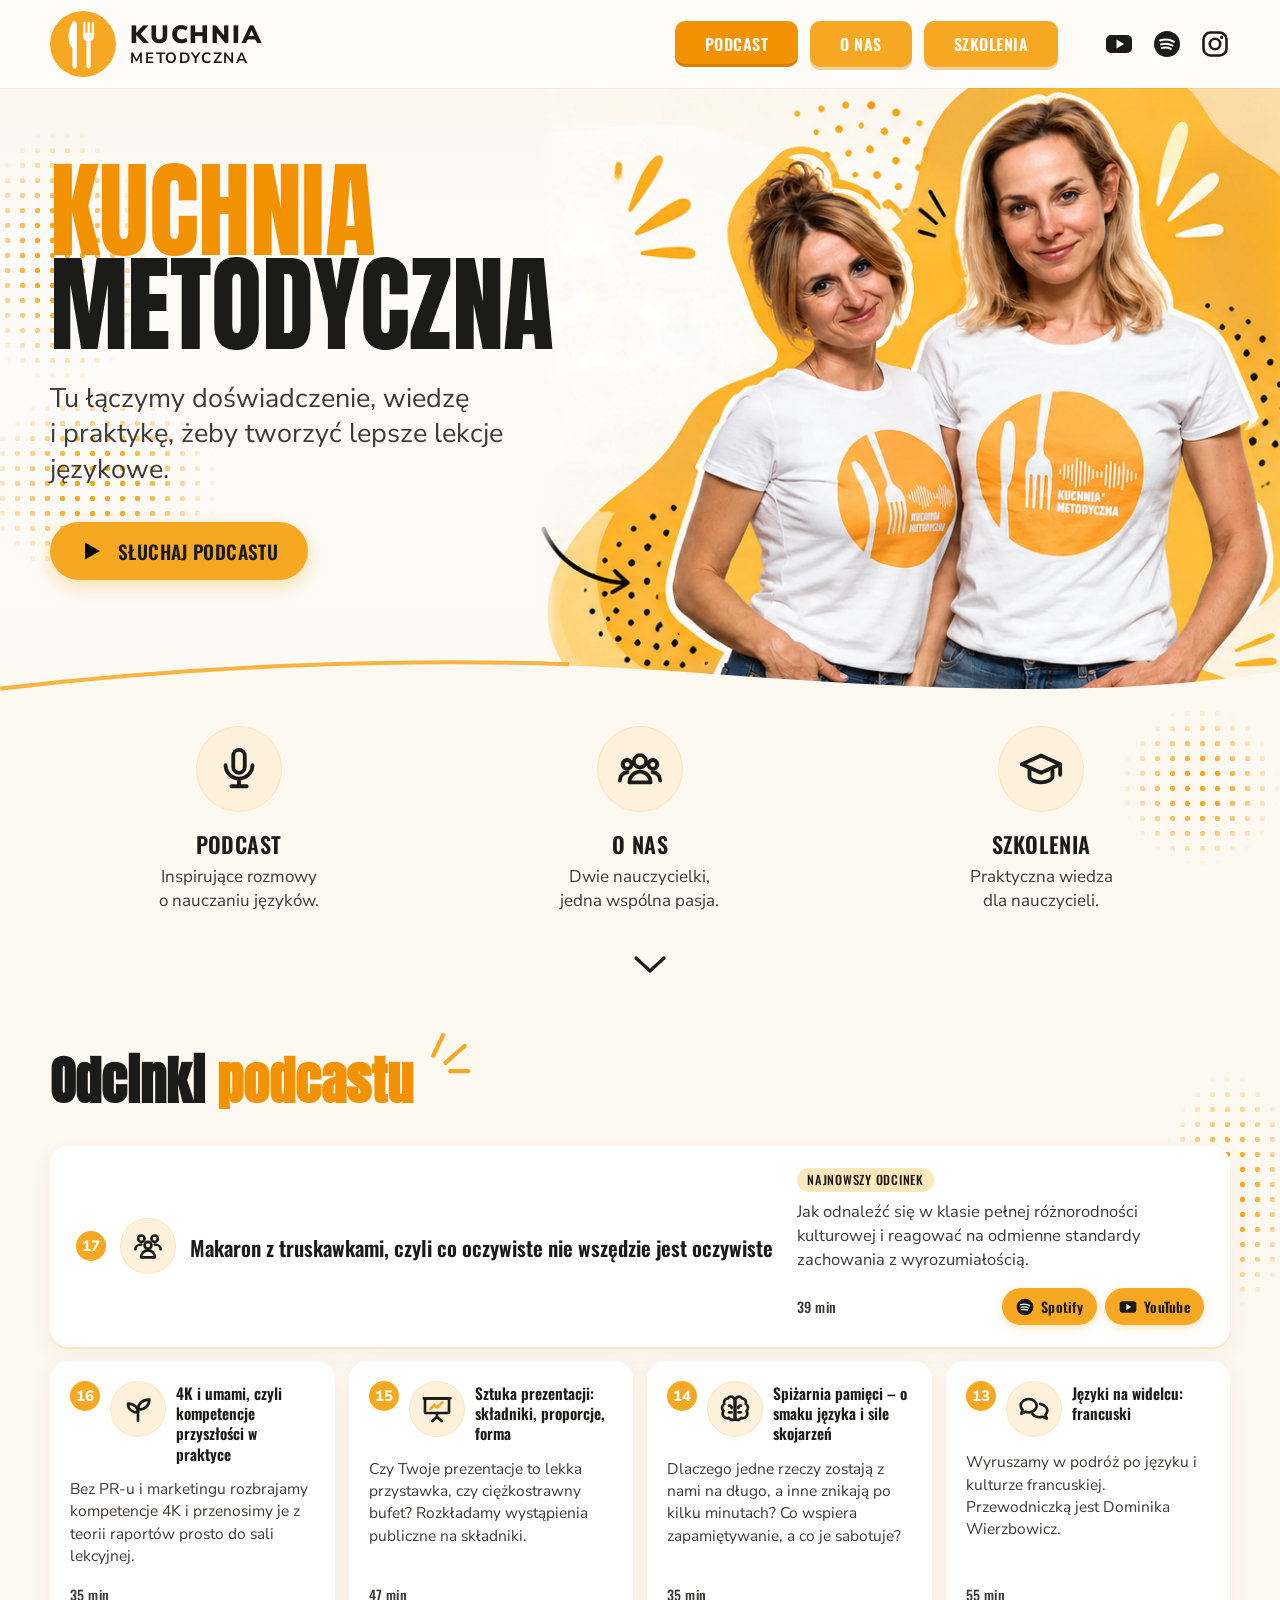
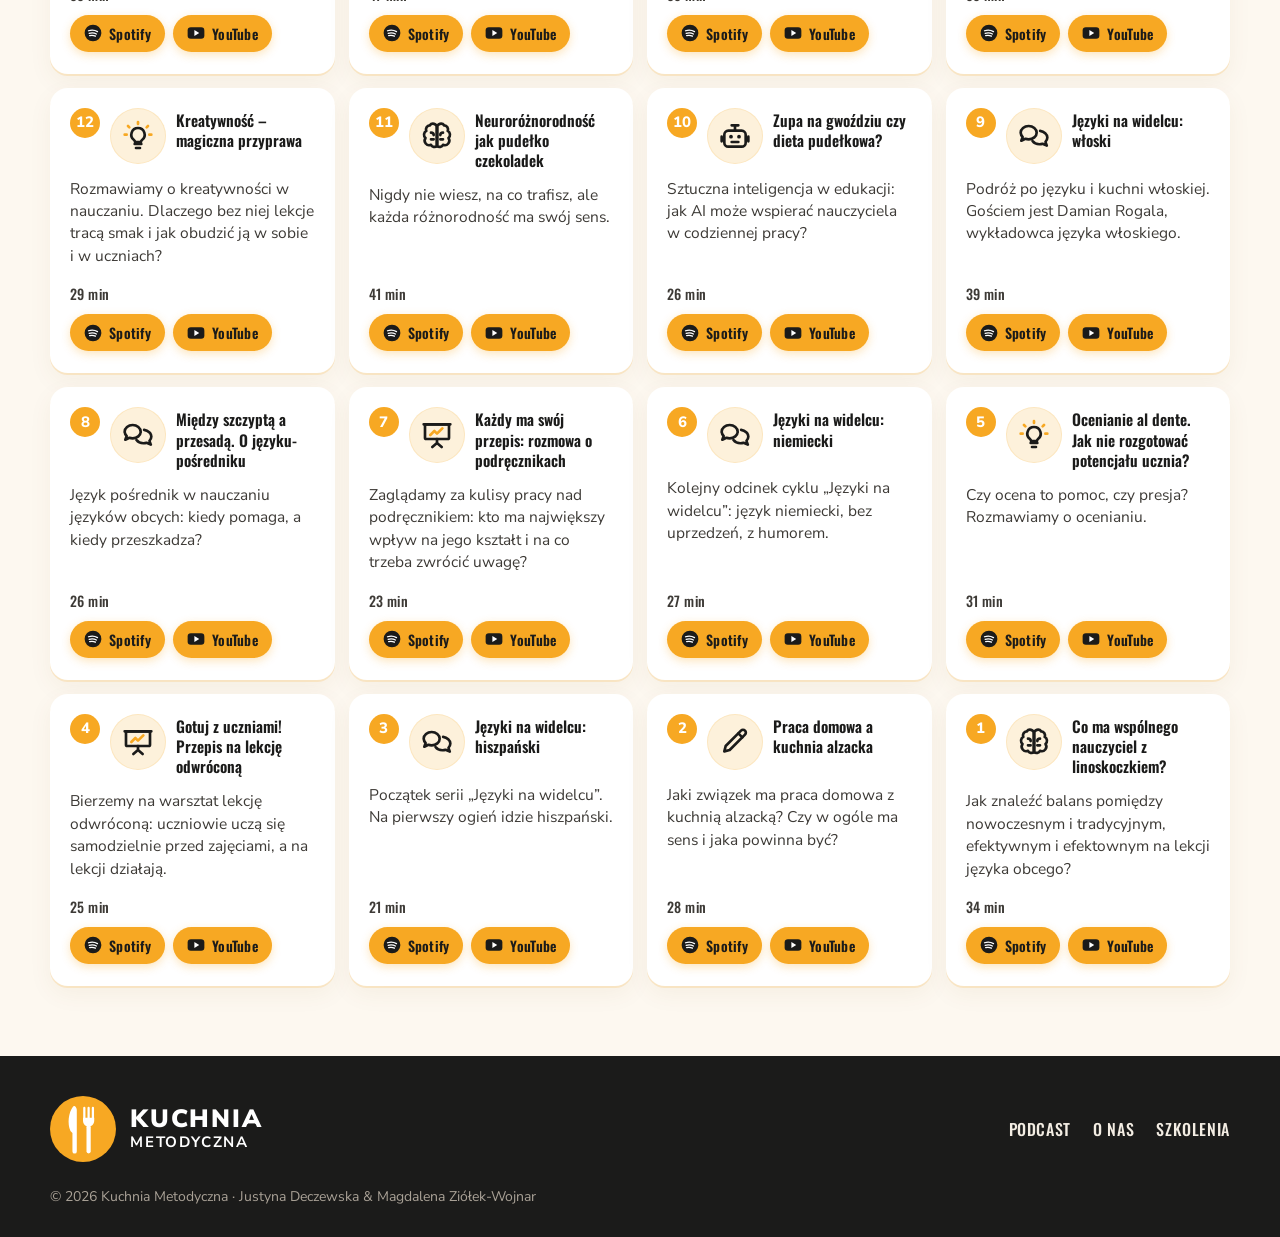
==== commit 79f4c160: "Add files via upload" ====
--- a/index.html
+++ b/index.html
@@ -7,7 +7,7 @@
 <meta name="description" content="Kuchnia Metodyczna: podcast i szkolenia dla nauczycieli języków obcych. Doświadczenie, wiedza i praktyka dla lepszych lekcji językowych.">
 <meta property="og:title" content="Kuchnia Metodyczna — podcast o nauczaniu języków">
 <meta property="og:description" content="Kuchnia Metodyczna: podcast i szkolenia dla nauczycieli języków obcych. Doświadczenie, wiedza i praktyka dla lepszych lekcji językowych.">
-<meta property="og:image" content="img/hero.webp">
+<meta property="og:image" content="img/hero-2.webp">
 <meta name="theme-color" content="#f7a823">
 <link rel="icon" href="img/favicon.svg" type="image/svg+xml">
 <link rel="preload" href="fonts/anton-latin-400-normal.woff2" as="font" type="font/woff2" crossorigin>
@@ -27,7 +27,7 @@
     <a href="szkolenia.html">SZKOLENIA</a>
     </nav>
     <div class="socials">
-  <a href="#" aria-label="YouTube" target="_blank" rel="noopener"><svg viewBox="0 0 28 28"><rect x="1" y="5" width="26" height="18" rx="5" fill="#1b1b1a"/><path d="M11.5 9.5v9l7.5-4.5z" fill="#fff"/></svg></a>
+  <a href="https://www.youtube.com/@KuchniaMetodyczna" aria-label="YouTube" target="_blank" rel="noopener"><svg viewBox="0 0 28 28"><rect x="1" y="5" width="26" height="18" rx="5" fill="#1b1b1a"/><path d="M11.5 9.5v9l7.5-4.5z" fill="#fff"/></svg></a>
   <a href="https://open.spotify.com/show/78JCaoAEl9yniNS0A4y9NV" aria-label="Spotify" target="_blank" rel="noopener"><svg viewBox="0 0 28 28"><circle cx="14" cy="14" r="13" fill="#1b1b1a"/><path d="M7 10.5c4.8-1.5 10-1 14 1.3M8 14.4c4-1.1 8.2-.7 11.4 1.1M8.8 18c3.2-.8 6.4-.5 9 .9" fill="none" stroke="#fff" stroke-width="2" stroke-linecap="round"/></svg></a>
   <a href="#" aria-label="Instagram" target="_blank" rel="noopener"><svg viewBox="0 0 28 28"><rect x="2.5" y="2.5" width="23" height="23" rx="7" fill="none" stroke="#1b1b1a" stroke-width="2.6"/><circle cx="14" cy="14" r="5.2" fill="none" stroke="#1b1b1a" stroke-width="2.6"/><circle cx="20.6" cy="7.4" r="1.6" fill="#1b1b1a"/></svg></a>
 </div>
@@ -46,7 +46,7 @@
       <a class="btn" href="https://open.spotify.com/show/78JCaoAEl9yniNS0A4y9NV" target="_blank" rel="noopener"><svg viewBox="0 0 24 24" aria-hidden="true"><path d="M5 3.5v17L20 12z"/></svg>SŁUCHAJ PODCASTU</a>
     </div>
     <div class="hero-photo">
-      <img src="img/hero.webp" width="1528" height="1272" alt="Justyna Deczewska i Magdalena Ziółek-Wojnar w koszulkach z logo Kuchni Metodycznej">
+      <img src="img/hero-2.webp" width="1528" height="1272" alt="Justyna Deczewska i Magdalena Ziółek-Wojnar w koszulkach z logo Kuchni Metodycznej">
     </div>
   </div>
   <svg class="wave" viewBox="0 0 1440 110" preserveAspectRatio="none" aria-hidden="true">
@@ -60,16 +60,93 @@
   <div class="wrap">
     <h2 class="sr-only">Co znajdziesz w Kuchni Metodycznej</h2>
     <ul>
-      <li><a href="index.html#podcast"><div class="icon-circle"><svg class="ico" viewBox="0 0 24 24" aria-hidden="true"><rect x="9" y="2" width="6" height="12" rx="3"/><path d="M5 10a7 7 0 0 0 14 0M12 17v4M8 21h8"/></svg></div><h3>PODCAST</h3><p>Inspirujące rozmowy<br>o nauczaniu języków.</p></a></li>
+      <li><a href="index.html#odcinki"><div class="icon-circle"><svg class="ico" viewBox="0 0 24 24" aria-hidden="true"><rect x="9" y="2" width="6" height="12" rx="3"/><path d="M5 10a7 7 0 0 0 14 0M12 17v4M8 21h8"/></svg></div><h3>PODCAST</h3><p>Inspirujące rozmowy<br>o nauczaniu języków.</p></a></li>
       <li><a href="o-nas.html"><div class="icon-circle"><svg class="ico" viewBox="0 0 24 24" aria-hidden="true"><circle cx="12" cy="8" r="3.2"/><circle cx="5.3" cy="9.6" r="2.3"/><circle cx="18.7" cy="9.6" r="2.3"/><path d="M6.5 19c0-3.2 2.5-5.6 5.5-5.6s5.5 2.4 5.5 5.6zM1.5 18c0-2.5 1.7-4.3 4-4.3M22.5 18c0-2.5-1.7-4.3-4-4.3"/></svg></div><h3>O NAS</h3><p>Dwie nauczycielki,<br>jedna wspólna pasja.</p></a></li>
       <li><a href="szkolenia.html"><div class="icon-circle"><svg class="ico" viewBox="0 0 24 24" aria-hidden="true"><path d="M2 9.5 12 5l10 4.5-10 4.5z"/><path d="M6 11.5V16c0 1.4 2.7 3 6 3s6-1.6 6-3v-4.5M22 9.5V15"/></svg></div><h3>SZKOLENIA</h3><p>Praktyczna wiedza<br>dla nauczycieli.</p></a></li>
     </ul>
     <div class="tiles">
-      <a class="tile" href="index.html#podcast"><svg class="ico" viewBox="0 0 24 24" aria-hidden="true"><rect x="9" y="2" width="6" height="12" rx="3"/><path d="M5 10a7 7 0 0 0 14 0M12 17v4M8 21h8"/></svg><span>PODCAST</span></a>
+      <a class="tile" href="index.html#odcinki"><svg class="ico" viewBox="0 0 24 24" aria-hidden="true"><rect x="9" y="2" width="6" height="12" rx="3"/><path d="M5 10a7 7 0 0 0 14 0M12 17v4M8 21h8"/></svg><span>PODCAST</span></a>
       <a class="tile" href="o-nas.html"><svg class="ico" viewBox="0 0 24 24" aria-hidden="true"><circle cx="12" cy="8" r="3.2"/><circle cx="5.3" cy="9.6" r="2.3"/><circle cx="18.7" cy="9.6" r="2.3"/><path d="M6.5 19c0-3.2 2.5-5.6 5.5-5.6s5.5 2.4 5.5 5.6zM1.5 18c0-2.5 1.7-4.3 4-4.3M22.5 18c0-2.5-1.7-4.3-4-4.3"/></svg><span>O NAS</span></a>
       <a class="tile" href="szkolenia.html"><svg class="ico" viewBox="0 0 24 24" aria-hidden="true"><path d="M2 9.5 12 5l10 4.5-10 4.5z"/><path d="M6 11.5V16c0 1.4 2.7 3 6 3s6-1.6 6-3v-4.5M22 9.5V15"/></svg><span>SZKOLENIA</span></a>
     </div>
     <a class="scroll-cue" href="o-nas.html" aria-label="Poznaj nas"><svg viewBox="0 0 34 20" aria-hidden="true"><path d="M3 3l14 13L31 3" fill="none" stroke="currentColor" stroke-width="3.2" stroke-linecap="round" stroke-linejoin="round"/></svg></a>
+  </div>
+</section>
+
+<section class="topics episodes" id="odcinki">
+  <div class="dots" style="right:-20px;top:40px;width:140px;height:240px"></div>
+  <div class="wrap">
+    <h2 class="section-title">Odcinki <span class="accent">podcastu</span><svg class="burst" viewBox="0 0 80 80" aria-hidden="true" style=""><path d="M14 46 30 12M34 58 66 30M42 72h30"/></svg></h2>
+    <div class="topic-grid">
+      <article class="topic episode latest">
+        <div class="topic-head"><span class="num">17</span><div class="icon-circle"><svg class="ico" viewBox="0 0 24 24" aria-hidden="true"><circle cx="7" cy="6.5" r="2.4"/><circle cx="17" cy="6.5" r="2.4"/><circle cx="12" cy="11.5" r="2.6"/><path d="M2.5 14.5c0-2 2-3.6 4.5-3.6M21.5 14.5c0-2-2-3.6-4.5-3.6M6.8 20.5c0-2.9 2.3-5.2 5.2-5.2s5.2 2.3 5.2 5.2z"/></svg></div><h3>Makaron z truskawkami, czyli co oczywiste nie wszędzie jest oczywiste</h3></div>
+        <div class="ep-body"><span class="ep-new">Najnowszy odcinek</span><p>Jak odnaleźć się w klasie pełnej różnorodności kulturowej i reagować na odmienne standardy zachowania z wyrozumiałością.</p><div class="ep-meta"><span class="ep-dur">39 min</span><div class="ep-links"><a class="ep-link" href="https://open.spotify.com/episode/0WUx5VPDo0rgbmnoCVqX7N" target="_blank" rel="noopener" aria-label="Słuchaj odcinka 17 na Spotify"><svg viewBox="0 0 28 28" aria-hidden="true"><circle cx="14" cy="14" r="13" fill="currentColor"/><path d="M7 10.5c4.8-1.5 10-1 14 1.3M8 14.4c4-1.1 8.2-.7 11.4 1.1M8.8 18c3.2-.8 6.4-.5 9 .9" fill="none" stroke="#fff" stroke-width="2" stroke-linecap="round"/></svg>Spotify</a><a class="ep-link" href="https://www.youtube.com/watch?v=eseFH1d0psE" target="_blank" rel="noopener" aria-label="Oglądaj odcinek 17 na YouTube"><svg viewBox="0 0 28 28" aria-hidden="true"><rect x="1" y="5" width="26" height="18" rx="5" fill="currentColor"/><path d="M11.5 9.5v9l7.5-4.5z" fill="#fff"/></svg>YouTube</a></div></div></div>
+      </article>
+      <article class="topic episode">
+        <div class="topic-head"><span class="num">16</span><div class="icon-circle"><svg class="ico" viewBox="0 0 24 24" aria-hidden="true"><path d="M12 21v-8.5"/><path d="M12 12.5c0-4.2 3.1-7.5 8.5-7.5 0 4.2-3.1 7.5-8.5 7.5z"/><path d="M12 14.5c0-3.4-2.6-6.5-7.5-6.5 0 3.6 2.6 6.5 7.5 6.5z"/></svg></div><h3>4K i umami, czyli kompetencje przyszłości w praktyce</h3></div>
+        <div class="ep-body"><p>Bez PR-u i marketingu rozbrajamy kompetencje 4K i przenosimy je z teorii raportów prosto do sali lekcyjnej.</p><div class="ep-meta"><span class="ep-dur">35 min</span><div class="ep-links"><a class="ep-link" href="https://open.spotify.com/episode/1xjYu7evVSlZBgbs6SWhPj" target="_blank" rel="noopener" aria-label="Słuchaj odcinka 16 na Spotify"><svg viewBox="0 0 28 28" aria-hidden="true"><circle cx="14" cy="14" r="13" fill="currentColor"/><path d="M7 10.5c4.8-1.5 10-1 14 1.3M8 14.4c4-1.1 8.2-.7 11.4 1.1M8.8 18c3.2-.8 6.4-.5 9 .9" fill="none" stroke="#fff" stroke-width="2" stroke-linecap="round"/></svg>Spotify</a><a class="ep-link" href="https://www.youtube.com/watch?v=Pn9tM8Wm6pE" target="_blank" rel="noopener" aria-label="Oglądaj odcinek 16 na YouTube"><svg viewBox="0 0 28 28" aria-hidden="true"><rect x="1" y="5" width="26" height="18" rx="5" fill="currentColor"/><path d="M11.5 9.5v9l7.5-4.5z" fill="#fff"/></svg>YouTube</a></div></div></div>
+      </article>
+      <article class="topic episode">
+        <div class="topic-head"><span class="num">15</span><div class="icon-circle"><svg class="ico" viewBox="0 0 24 24" aria-hidden="true"><rect x="3" y="4" width="18" height="11" rx="1"/><path d="M2 4h20M12 15v3M8.5 21l3.5-3 3.5 3"/><path class="accent" d="M7 12l3-3 2 2 4-4"/></svg></div><h3>Sztuka prezentacji: składniki, proporcje, forma</h3></div>
+        <div class="ep-body"><p>Czy Twoje prezentacje to lekka przystawka, czy ciężkostrawny bufet? Rozkładamy wystąpienia publiczne na składniki.</p><div class="ep-meta"><span class="ep-dur">47 min</span><div class="ep-links"><a class="ep-link" href="https://open.spotify.com/episode/6N3b2Ygv6iDMCOr4ScDGwv" target="_blank" rel="noopener" aria-label="Słuchaj odcinka 15 na Spotify"><svg viewBox="0 0 28 28" aria-hidden="true"><circle cx="14" cy="14" r="13" fill="currentColor"/><path d="M7 10.5c4.8-1.5 10-1 14 1.3M8 14.4c4-1.1 8.2-.7 11.4 1.1M8.8 18c3.2-.8 6.4-.5 9 .9" fill="none" stroke="#fff" stroke-width="2" stroke-linecap="round"/></svg>Spotify</a><a class="ep-link" href="https://www.youtube.com/watch?v=YfkW8BWVj3E" target="_blank" rel="noopener" aria-label="Oglądaj odcinek 15 na YouTube"><svg viewBox="0 0 28 28" aria-hidden="true"><rect x="1" y="5" width="26" height="18" rx="5" fill="currentColor"/><path d="M11.5 9.5v9l7.5-4.5z" fill="#fff"/></svg>YouTube</a></div></div></div>
+      </article>
+      <article class="topic episode">
+        <div class="topic-head"><span class="num">14</span><div class="icon-circle"><svg class="ico" viewBox="0 0 24 24" aria-hidden="true"><path d="M12 5.5A3 3 0 0 0 6.6 4 3 3 0 0 0 4 8.2a3.2 3.2 0 0 0-.6 5.3A3.4 3.4 0 0 0 7.5 18.6 2.9 2.9 0 0 0 12 19.5z"/><path d="M12 5.5A3 3 0 0 1 17.4 4 3 3 0 0 1 20 8.2a3.2 3.2 0 0 1 .6 5.3 3.4 3.4 0 0 1-4.1 5.1 2.9 2.9 0 0 1-4.5.9z"/><path d="M12 5.5v14M7.5 9.5c1 0 2 .6 2 1.8M16.5 9.5c-1 0-2 .6-2 1.8M7.5 14.5h2M14.5 14.5h2"/></svg></div><h3>Spiżarnia pamięci – o smaku języka i sile skojarzeń</h3></div>
+        <div class="ep-body"><p>Dlaczego jedne rzeczy zostają z nami na długo, a inne znikają po kilku minutach? Co wspiera zapamiętywanie, a co je sabotuje?</p><div class="ep-meta"><span class="ep-dur">35 min</span><div class="ep-links"><a class="ep-link" href="https://open.spotify.com/episode/5ZfxzT9vwwLdZcZTUFi48j" target="_blank" rel="noopener" aria-label="Słuchaj odcinka 14 na Spotify"><svg viewBox="0 0 28 28" aria-hidden="true"><circle cx="14" cy="14" r="13" fill="currentColor"/><path d="M7 10.5c4.8-1.5 10-1 14 1.3M8 14.4c4-1.1 8.2-.7 11.4 1.1M8.8 18c3.2-.8 6.4-.5 9 .9" fill="none" stroke="#fff" stroke-width="2" stroke-linecap="round"/></svg>Spotify</a><a class="ep-link" href="https://www.youtube.com/watch?v=NB-zWYIrK_k" target="_blank" rel="noopener" aria-label="Oglądaj odcinek 14 na YouTube"><svg viewBox="0 0 28 28" aria-hidden="true"><rect x="1" y="5" width="26" height="18" rx="5" fill="currentColor"/><path d="M11.5 9.5v9l7.5-4.5z" fill="#fff"/></svg>YouTube</a></div></div></div>
+      </article>
+      <article class="topic episode">
+        <div class="topic-head"><span class="num">13</span><div class="icon-circle"><svg class="ico" viewBox="0 0 24 24" aria-hidden="true"><path d="M14 9.5c0 2.8-2.7 5-6 5-.9 0-1.7-.1-2.4-.4L2.5 15.5l1-2.8A4.6 4.6 0 0 1 2 9.5c0-2.8 2.7-5 6-5s6 2.2 6 5z"/><path d="M16.6 8.2c3 .4 5.4 2.5 5.4 5 0 1.2-.5 2.3-1.4 3.2l1 2.8-3.2-1.4c-.7.3-1.5.4-2.4.4-2.2 0-4.1-1-5.1-2.4"/></svg></div><h3>Języki na widelcu: francuski</h3></div>
+        <div class="ep-body"><p>Wyruszamy w podróż po języku i kulturze francuskiej. Przewodniczką jest Dominika Wierzbowicz.</p><div class="ep-meta"><span class="ep-dur">55 min</span><div class="ep-links"><a class="ep-link" href="https://open.spotify.com/episode/1lglM1pAnTlncq62dGpRC6" target="_blank" rel="noopener" aria-label="Słuchaj odcinka 13 na Spotify"><svg viewBox="0 0 28 28" aria-hidden="true"><circle cx="14" cy="14" r="13" fill="currentColor"/><path d="M7 10.5c4.8-1.5 10-1 14 1.3M8 14.4c4-1.1 8.2-.7 11.4 1.1M8.8 18c3.2-.8 6.4-.5 9 .9" fill="none" stroke="#fff" stroke-width="2" stroke-linecap="round"/></svg>Spotify</a><a class="ep-link" href="https://www.youtube.com/watch?v=WWIrYc7LeiE" target="_blank" rel="noopener" aria-label="Oglądaj odcinek 13 na YouTube"><svg viewBox="0 0 28 28" aria-hidden="true"><rect x="1" y="5" width="26" height="18" rx="5" fill="currentColor"/><path d="M11.5 9.5v9l7.5-4.5z" fill="#fff"/></svg>YouTube</a></div></div></div>
+      </article>
+      <article class="topic episode">
+        <div class="topic-head"><span class="num">12</span><div class="icon-circle"><svg class="ico" viewBox="0 0 24 24" aria-hidden="true"><path d="M9.5 18h5M10.5 21h3M12 6a5 5 0 0 0-3 9c.5.4.8 1 .8 1.6h4.4c0-.6.3-1.2.8-1.6a5 5 0 0 0-3-9z"/><path class="accent" d="M12 1.5v1.5M4.5 4.5l1 1M19.5 4.5l-1 1M2 11h1.5M20.5 11H22"/></svg></div><h3>Kreatywność – magiczna przyprawa</h3></div>
+        <div class="ep-body"><p>Rozmawiamy o kreatywności w nauczaniu. Dlaczego bez niej lekcje tracą smak i jak obudzić ją w sobie i w uczniach?</p><div class="ep-meta"><span class="ep-dur">29 min</span><div class="ep-links"><a class="ep-link" href="https://open.spotify.com/episode/4XCnCG2ydZHOEZNF1XeTCO" target="_blank" rel="noopener" aria-label="Słuchaj odcinka 12 na Spotify"><svg viewBox="0 0 28 28" aria-hidden="true"><circle cx="14" cy="14" r="13" fill="currentColor"/><path d="M7 10.5c4.8-1.5 10-1 14 1.3M8 14.4c4-1.1 8.2-.7 11.4 1.1M8.8 18c3.2-.8 6.4-.5 9 .9" fill="none" stroke="#fff" stroke-width="2" stroke-linecap="round"/></svg>Spotify</a><a class="ep-link" href="https://www.youtube.com/watch?v=R1mCt5if1lE" target="_blank" rel="noopener" aria-label="Oglądaj odcinek 12 na YouTube"><svg viewBox="0 0 28 28" aria-hidden="true"><rect x="1" y="5" width="26" height="18" rx="5" fill="currentColor"/><path d="M11.5 9.5v9l7.5-4.5z" fill="#fff"/></svg>YouTube</a></div></div></div>
+      </article>
+      <article class="topic episode">
+        <div class="topic-head"><span class="num">11</span><div class="icon-circle"><svg class="ico" viewBox="0 0 24 24" aria-hidden="true"><path d="M12 5.5A3 3 0 0 0 6.6 4 3 3 0 0 0 4 8.2a3.2 3.2 0 0 0-.6 5.3A3.4 3.4 0 0 0 7.5 18.6 2.9 2.9 0 0 0 12 19.5z"/><path d="M12 5.5A3 3 0 0 1 17.4 4 3 3 0 0 1 20 8.2a3.2 3.2 0 0 1 .6 5.3 3.4 3.4 0 0 1-4.1 5.1 2.9 2.9 0 0 1-4.5.9z"/><path d="M12 5.5v14M7.5 9.5c1 0 2 .6 2 1.8M16.5 9.5c-1 0-2 .6-2 1.8M7.5 14.5h2M14.5 14.5h2"/></svg></div><h3>Neuroróżnorodność jak pudełko czekoladek</h3></div>
+        <div class="ep-body"><p>Nigdy nie wiesz, na co trafisz, ale każda różnorodność ma swój sens.</p><div class="ep-meta"><span class="ep-dur">41 min</span><div class="ep-links"><a class="ep-link" href="https://open.spotify.com/episode/1KG4sMYWdosWnRBfNJagWX" target="_blank" rel="noopener" aria-label="Słuchaj odcinka 11 na Spotify"><svg viewBox="0 0 28 28" aria-hidden="true"><circle cx="14" cy="14" r="13" fill="currentColor"/><path d="M7 10.5c4.8-1.5 10-1 14 1.3M8 14.4c4-1.1 8.2-.7 11.4 1.1M8.8 18c3.2-.8 6.4-.5 9 .9" fill="none" stroke="#fff" stroke-width="2" stroke-linecap="round"/></svg>Spotify</a><a class="ep-link" href="https://www.youtube.com/watch?v=RVM3fibtQ20" target="_blank" rel="noopener" aria-label="Oglądaj odcinek 11 na YouTube"><svg viewBox="0 0 28 28" aria-hidden="true"><rect x="1" y="5" width="26" height="18" rx="5" fill="currentColor"/><path d="M11.5 9.5v9l7.5-4.5z" fill="#fff"/></svg>YouTube</a></div></div></div>
+      </article>
+      <article class="topic episode">
+        <div class="topic-head"><span class="num">10</span><div class="icon-circle"><svg class="ico" viewBox="0 0 24 24" aria-hidden="true"><rect x="4" y="8" width="16" height="12" rx="3"/><path d="M12 8V4.5M9.5 4h5M2 12.5v3.5M22 12.5v3.5M9.5 16.5h5"/><circle class="fill" cx="9" cy="12.5" r="1.4"/><circle class="fill" cx="15" cy="12.5" r="1.4"/></svg></div><h3>Zupa na gwoździu czy dieta pudełkowa?</h3></div>
+        <div class="ep-body"><p>Sztuczna inteligencja w edukacji: jak AI może wspierać nauczyciela w codziennej pracy?</p><div class="ep-meta"><span class="ep-dur">26 min</span><div class="ep-links"><a class="ep-link" href="https://open.spotify.com/episode/72Shd92SSuwQFT0en2GAfS" target="_blank" rel="noopener" aria-label="Słuchaj odcinka 10 na Spotify"><svg viewBox="0 0 28 28" aria-hidden="true"><circle cx="14" cy="14" r="13" fill="currentColor"/><path d="M7 10.5c4.8-1.5 10-1 14 1.3M8 14.4c4-1.1 8.2-.7 11.4 1.1M8.8 18c3.2-.8 6.4-.5 9 .9" fill="none" stroke="#fff" stroke-width="2" stroke-linecap="round"/></svg>Spotify</a><a class="ep-link" href="https://www.youtube.com/watch?v=Du3HLusw8s8" target="_blank" rel="noopener" aria-label="Oglądaj odcinek 10 na YouTube"><svg viewBox="0 0 28 28" aria-hidden="true"><rect x="1" y="5" width="26" height="18" rx="5" fill="currentColor"/><path d="M11.5 9.5v9l7.5-4.5z" fill="#fff"/></svg>YouTube</a></div></div></div>
+      </article>
+      <article class="topic episode">
+        <div class="topic-head"><span class="num">9</span><div class="icon-circle"><svg class="ico" viewBox="0 0 24 24" aria-hidden="true"><path d="M14 9.5c0 2.8-2.7 5-6 5-.9 0-1.7-.1-2.4-.4L2.5 15.5l1-2.8A4.6 4.6 0 0 1 2 9.5c0-2.8 2.7-5 6-5s6 2.2 6 5z"/><path d="M16.6 8.2c3 .4 5.4 2.5 5.4 5 0 1.2-.5 2.3-1.4 3.2l1 2.8-3.2-1.4c-.7.3-1.5.4-2.4.4-2.2 0-4.1-1-5.1-2.4"/></svg></div><h3>Języki na widelcu: włoski</h3></div>
+        <div class="ep-body"><p>Podróż po języku i kuchni włoskiej. Gościem jest Damian Rogala, wykładowca języka włoskiego.</p><div class="ep-meta"><span class="ep-dur">39 min</span><div class="ep-links"><a class="ep-link" href="https://open.spotify.com/episode/2wZE1MxjVi5XoTIXEMt8rt" target="_blank" rel="noopener" aria-label="Słuchaj odcinka 9 na Spotify"><svg viewBox="0 0 28 28" aria-hidden="true"><circle cx="14" cy="14" r="13" fill="currentColor"/><path d="M7 10.5c4.8-1.5 10-1 14 1.3M8 14.4c4-1.1 8.2-.7 11.4 1.1M8.8 18c3.2-.8 6.4-.5 9 .9" fill="none" stroke="#fff" stroke-width="2" stroke-linecap="round"/></svg>Spotify</a><a class="ep-link" href="https://www.youtube.com/watch?v=kBpvJoBKDVE" target="_blank" rel="noopener" aria-label="Oglądaj odcinek 9 na YouTube"><svg viewBox="0 0 28 28" aria-hidden="true"><rect x="1" y="5" width="26" height="18" rx="5" fill="currentColor"/><path d="M11.5 9.5v9l7.5-4.5z" fill="#fff"/></svg>YouTube</a></div></div></div>
+      </article>
+      <article class="topic episode">
+        <div class="topic-head"><span class="num">8</span><div class="icon-circle"><svg class="ico" viewBox="0 0 24 24" aria-hidden="true"><path d="M14 9.5c0 2.8-2.7 5-6 5-.9 0-1.7-.1-2.4-.4L2.5 15.5l1-2.8A4.6 4.6 0 0 1 2 9.5c0-2.8 2.7-5 6-5s6 2.2 6 5z"/><path d="M16.6 8.2c3 .4 5.4 2.5 5.4 5 0 1.2-.5 2.3-1.4 3.2l1 2.8-3.2-1.4c-.7.3-1.5.4-2.4.4-2.2 0-4.1-1-5.1-2.4"/></svg></div><h3>Między szczyptą a przesadą. O języku-pośredniku</h3></div>
+        <div class="ep-body"><p>Język pośrednik w nauczaniu języków obcych: kiedy pomaga, a kiedy przeszkadza?</p><div class="ep-meta"><span class="ep-dur">26 min</span><div class="ep-links"><a class="ep-link" href="https://open.spotify.com/episode/2SVSZUT6Exf9a55D8r6ESS" target="_blank" rel="noopener" aria-label="Słuchaj odcinka 8 na Spotify"><svg viewBox="0 0 28 28" aria-hidden="true"><circle cx="14" cy="14" r="13" fill="currentColor"/><path d="M7 10.5c4.8-1.5 10-1 14 1.3M8 14.4c4-1.1 8.2-.7 11.4 1.1M8.8 18c3.2-.8 6.4-.5 9 .9" fill="none" stroke="#fff" stroke-width="2" stroke-linecap="round"/></svg>Spotify</a><a class="ep-link" href="https://www.youtube.com/watch?v=vk_BCNAhNF8" target="_blank" rel="noopener" aria-label="Oglądaj odcinek 8 na YouTube"><svg viewBox="0 0 28 28" aria-hidden="true"><rect x="1" y="5" width="26" height="18" rx="5" fill="currentColor"/><path d="M11.5 9.5v9l7.5-4.5z" fill="#fff"/></svg>YouTube</a></div></div></div>
+      </article>
+      <article class="topic episode">
+        <div class="topic-head"><span class="num">7</span><div class="icon-circle"><svg class="ico" viewBox="0 0 24 24" aria-hidden="true"><rect x="3" y="4" width="18" height="11" rx="1"/><path d="M2 4h20M12 15v3M8.5 21l3.5-3 3.5 3"/><path class="accent" d="M7 12l3-3 2 2 4-4"/></svg></div><h3>Każdy ma swój przepis: rozmowa o podręcznikach</h3></div>
+        <div class="ep-body"><p>Zaglądamy za kulisy pracy nad podręcznikiem: kto ma największy wpływ na jego kształt i na co trzeba zwrócić uwagę?</p><div class="ep-meta"><span class="ep-dur">23 min</span><div class="ep-links"><a class="ep-link" href="https://open.spotify.com/episode/37R1mh3MmEd3iY5iBuuEDF" target="_blank" rel="noopener" aria-label="Słuchaj odcinka 7 na Spotify"><svg viewBox="0 0 28 28" aria-hidden="true"><circle cx="14" cy="14" r="13" fill="currentColor"/><path d="M7 10.5c4.8-1.5 10-1 14 1.3M8 14.4c4-1.1 8.2-.7 11.4 1.1M8.8 18c3.2-.8 6.4-.5 9 .9" fill="none" stroke="#fff" stroke-width="2" stroke-linecap="round"/></svg>Spotify</a><a class="ep-link" href="https://www.youtube.com/watch?v=olClULWyA5w" target="_blank" rel="noopener" aria-label="Oglądaj odcinek 7 na YouTube"><svg viewBox="0 0 28 28" aria-hidden="true"><rect x="1" y="5" width="26" height="18" rx="5" fill="currentColor"/><path d="M11.5 9.5v9l7.5-4.5z" fill="#fff"/></svg>YouTube</a></div></div></div>
+      </article>
+      <article class="topic episode">
+        <div class="topic-head"><span class="num">6</span><div class="icon-circle"><svg class="ico" viewBox="0 0 24 24" aria-hidden="true"><path d="M14 9.5c0 2.8-2.7 5-6 5-.9 0-1.7-.1-2.4-.4L2.5 15.5l1-2.8A4.6 4.6 0 0 1 2 9.5c0-2.8 2.7-5 6-5s6 2.2 6 5z"/><path d="M16.6 8.2c3 .4 5.4 2.5 5.4 5 0 1.2-.5 2.3-1.4 3.2l1 2.8-3.2-1.4c-.7.3-1.5.4-2.4.4-2.2 0-4.1-1-5.1-2.4"/></svg></div><h3>Języki na widelcu: niemiecki</h3></div>
+        <div class="ep-body"><p>Kolejny odcinek cyklu „Języki na widelcu”: język niemiecki, bez uprzedzeń, z humorem.</p><div class="ep-meta"><span class="ep-dur">27 min</span><div class="ep-links"><a class="ep-link" href="https://open.spotify.com/episode/0z1FGmsQUjc6DNuipNhqYu" target="_blank" rel="noopener" aria-label="Słuchaj odcinka 6 na Spotify"><svg viewBox="0 0 28 28" aria-hidden="true"><circle cx="14" cy="14" r="13" fill="currentColor"/><path d="M7 10.5c4.8-1.5 10-1 14 1.3M8 14.4c4-1.1 8.2-.7 11.4 1.1M8.8 18c3.2-.8 6.4-.5 9 .9" fill="none" stroke="#fff" stroke-width="2" stroke-linecap="round"/></svg>Spotify</a><a class="ep-link" href="https://www.youtube.com/watch?v=R80maleNjnY" target="_blank" rel="noopener" aria-label="Oglądaj odcinek 6 na YouTube"><svg viewBox="0 0 28 28" aria-hidden="true"><rect x="1" y="5" width="26" height="18" rx="5" fill="currentColor"/><path d="M11.5 9.5v9l7.5-4.5z" fill="#fff"/></svg>YouTube</a></div></div></div>
+      </article>
+      <article class="topic episode">
+        <div class="topic-head"><span class="num">5</span><div class="icon-circle"><svg class="ico" viewBox="0 0 24 24" aria-hidden="true"><path d="M9.5 18h5M10.5 21h3M12 6a5 5 0 0 0-3 9c.5.4.8 1 .8 1.6h4.4c0-.6.3-1.2.8-1.6a5 5 0 0 0-3-9z"/><path class="accent" d="M12 1.5v1.5M4.5 4.5l1 1M19.5 4.5l-1 1M2 11h1.5M20.5 11H22"/></svg></div><h3>Ocenianie al dente. Jak nie rozgotować potencjału ucznia?</h3></div>
+        <div class="ep-body"><p>Czy ocena to pomoc, czy presja? Rozmawiamy o ocenianiu.</p><div class="ep-meta"><span class="ep-dur">31 min</span><div class="ep-links"><a class="ep-link" href="https://open.spotify.com/episode/34ZKxLkCXgVf94Iw0n5n2C" target="_blank" rel="noopener" aria-label="Słuchaj odcinka 5 na Spotify"><svg viewBox="0 0 28 28" aria-hidden="true"><circle cx="14" cy="14" r="13" fill="currentColor"/><path d="M7 10.5c4.8-1.5 10-1 14 1.3M8 14.4c4-1.1 8.2-.7 11.4 1.1M8.8 18c3.2-.8 6.4-.5 9 .9" fill="none" stroke="#fff" stroke-width="2" stroke-linecap="round"/></svg>Spotify</a><a class="ep-link" href="https://www.youtube.com/watch?v=7zL6GsYneaE" target="_blank" rel="noopener" aria-label="Oglądaj odcinek 5 na YouTube"><svg viewBox="0 0 28 28" aria-hidden="true"><rect x="1" y="5" width="26" height="18" rx="5" fill="currentColor"/><path d="M11.5 9.5v9l7.5-4.5z" fill="#fff"/></svg>YouTube</a></div></div></div>
+      </article>
+      <article class="topic episode">
+        <div class="topic-head"><span class="num">4</span><div class="icon-circle"><svg class="ico" viewBox="0 0 24 24" aria-hidden="true"><rect x="3" y="4" width="18" height="11" rx="1"/><path d="M2 4h20M12 15v3M8.5 21l3.5-3 3.5 3"/><path class="accent" d="M7 12l3-3 2 2 4-4"/></svg></div><h3>Gotuj z uczniami! Przepis na lekcję odwróconą</h3></div>
+        <div class="ep-body"><p>Bierzemy na warsztat lekcję odwróconą: uczniowie uczą się samodzielnie przed zajęciami, a na lekcji działają.</p><div class="ep-meta"><span class="ep-dur">25 min</span><div class="ep-links"><a class="ep-link" href="https://open.spotify.com/episode/0Asg9w17WiLtJvx5XvpiEC" target="_blank" rel="noopener" aria-label="Słuchaj odcinka 4 na Spotify"><svg viewBox="0 0 28 28" aria-hidden="true"><circle cx="14" cy="14" r="13" fill="currentColor"/><path d="M7 10.5c4.8-1.5 10-1 14 1.3M8 14.4c4-1.1 8.2-.7 11.4 1.1M8.8 18c3.2-.8 6.4-.5 9 .9" fill="none" stroke="#fff" stroke-width="2" stroke-linecap="round"/></svg>Spotify</a><a class="ep-link" href="https://www.youtube.com/watch?v=XhntkUxhw0w" target="_blank" rel="noopener" aria-label="Oglądaj odcinek 4 na YouTube"><svg viewBox="0 0 28 28" aria-hidden="true"><rect x="1" y="5" width="26" height="18" rx="5" fill="currentColor"/><path d="M11.5 9.5v9l7.5-4.5z" fill="#fff"/></svg>YouTube</a></div></div></div>
+      </article>
+      <article class="topic episode">
+        <div class="topic-head"><span class="num">3</span><div class="icon-circle"><svg class="ico" viewBox="0 0 24 24" aria-hidden="true"><path d="M14 9.5c0 2.8-2.7 5-6 5-.9 0-1.7-.1-2.4-.4L2.5 15.5l1-2.8A4.6 4.6 0 0 1 2 9.5c0-2.8 2.7-5 6-5s6 2.2 6 5z"/><path d="M16.6 8.2c3 .4 5.4 2.5 5.4 5 0 1.2-.5 2.3-1.4 3.2l1 2.8-3.2-1.4c-.7.3-1.5.4-2.4.4-2.2 0-4.1-1-5.1-2.4"/></svg></div><h3>Języki na widelcu: hiszpański</h3></div>
+        <div class="ep-body"><p>Początek serii „Języki na widelcu”. Na pierwszy ogień idzie hiszpański.</p><div class="ep-meta"><span class="ep-dur">21 min</span><div class="ep-links"><a class="ep-link" href="https://open.spotify.com/episode/1I5xL4GGI3wrfRdCtdICLU" target="_blank" rel="noopener" aria-label="Słuchaj odcinka 3 na Spotify"><svg viewBox="0 0 28 28" aria-hidden="true"><circle cx="14" cy="14" r="13" fill="currentColor"/><path d="M7 10.5c4.8-1.5 10-1 14 1.3M8 14.4c4-1.1 8.2-.7 11.4 1.1M8.8 18c3.2-.8 6.4-.5 9 .9" fill="none" stroke="#fff" stroke-width="2" stroke-linecap="round"/></svg>Spotify</a><a class="ep-link" href="https://www.youtube.com/watch?v=bnI7ep7Nf68" target="_blank" rel="noopener" aria-label="Oglądaj odcinek 3 na YouTube"><svg viewBox="0 0 28 28" aria-hidden="true"><rect x="1" y="5" width="26" height="18" rx="5" fill="currentColor"/><path d="M11.5 9.5v9l7.5-4.5z" fill="#fff"/></svg>YouTube</a></div></div></div>
+      </article>
+      <article class="topic episode">
+        <div class="topic-head"><span class="num">2</span><div class="icon-circle"><svg class="ico" viewBox="0 0 24 24" aria-hidden="true"><path d="M16.5 3.5a2.1 2.1 0 0 1 3 3L8 18l-4 1 1-4z"/><path d="M14.5 5.5l3 3"/></svg></div><h3>Praca domowa a kuchnia alzacka</h3></div>
+        <div class="ep-body"><p>Jaki związek ma praca domowa z kuchnią alzacką? Czy w ogóle ma sens i jaka powinna być?</p><div class="ep-meta"><span class="ep-dur">28 min</span><div class="ep-links"><a class="ep-link" href="https://open.spotify.com/episode/1CTgvhEFWkZIiYADvqASt8" target="_blank" rel="noopener" aria-label="Słuchaj odcinka 2 na Spotify"><svg viewBox="0 0 28 28" aria-hidden="true"><circle cx="14" cy="14" r="13" fill="currentColor"/><path d="M7 10.5c4.8-1.5 10-1 14 1.3M8 14.4c4-1.1 8.2-.7 11.4 1.1M8.8 18c3.2-.8 6.4-.5 9 .9" fill="none" stroke="#fff" stroke-width="2" stroke-linecap="round"/></svg>Spotify</a><a class="ep-link" href="https://www.youtube.com/watch?v=YtRDT_m-6yI" target="_blank" rel="noopener" aria-label="Oglądaj odcinek 2 na YouTube"><svg viewBox="0 0 28 28" aria-hidden="true"><rect x="1" y="5" width="26" height="18" rx="5" fill="currentColor"/><path d="M11.5 9.5v9l7.5-4.5z" fill="#fff"/></svg>YouTube</a></div></div></div>
+      </article>
+      <article class="topic episode">
+        <div class="topic-head"><span class="num">1</span><div class="icon-circle"><svg class="ico" viewBox="0 0 24 24" aria-hidden="true"><path d="M12 5.5A3 3 0 0 0 6.6 4 3 3 0 0 0 4 8.2a3.2 3.2 0 0 0-.6 5.3A3.4 3.4 0 0 0 7.5 18.6 2.9 2.9 0 0 0 12 19.5z"/><path d="M12 5.5A3 3 0 0 1 17.4 4 3 3 0 0 1 20 8.2a3.2 3.2 0 0 1 .6 5.3 3.4 3.4 0 0 1-4.1 5.1 2.9 2.9 0 0 1-4.5.9z"/><path d="M12 5.5v14M7.5 9.5c1 0 2 .6 2 1.8M16.5 9.5c-1 0-2 .6-2 1.8M7.5 14.5h2M14.5 14.5h2"/></svg></div><h3>Co ma wspólnego nauczyciel z linoskoczkiem?</h3></div>
+        <div class="ep-body"><p>Jak znaleźć balans pomiędzy nowoczesnym i tradycyjnym, efektywnym i efektownym na lekcji języka obcego?</p><div class="ep-meta"><span class="ep-dur">34 min</span><div class="ep-links"><a class="ep-link" href="https://open.spotify.com/episode/1kehYw6SmsDmwiJtb6zLEl" target="_blank" rel="noopener" aria-label="Słuchaj odcinka 1 na Spotify"><svg viewBox="0 0 28 28" aria-hidden="true"><circle cx="14" cy="14" r="13" fill="currentColor"/><path d="M7 10.5c4.8-1.5 10-1 14 1.3M8 14.4c4-1.1 8.2-.7 11.4 1.1M8.8 18c3.2-.8 6.4-.5 9 .9" fill="none" stroke="#fff" stroke-width="2" stroke-linecap="round"/></svg>Spotify</a><a class="ep-link" href="https://www.youtube.com/watch?v=GXDWUULLO8A" target="_blank" rel="noopener" aria-label="Oglądaj odcinek 1 na YouTube"><svg viewBox="0 0 28 28" aria-hidden="true"><rect x="1" y="5" width="26" height="18" rx="5" fill="currentColor"/><path d="M11.5 9.5v9l7.5-4.5z" fill="#fff"/></svg>YouTube</a></div></div></div>
+      </article>
+    </div>
   </div>
 </section>
 </main>
--- a/css/style.css
+++ b/css/style.css
@@ -188,6 +188,29 @@
 .topic.wide .topic-head { display: contents; }
 .topic.wide h3 { font-size: 18px; margin: 0; }
 .cta-band { margin-top: 40px; text-align: center; }
+
+/* ---------- Odcinki podcastu ---------- */
+.episodes { padding-top: 10px; scroll-margin-top: 90px; }
+.episode { display: flex; flex-direction: column; }
+.episode .ep-body { display: flex; flex-direction: column; flex: 1; }
+.episode .ep-body p { flex: 1; }
+.ep-meta { display: flex; align-items: center; justify-content: space-between; gap: 10px; flex-wrap: wrap; margin-top: 16px; }
+.ep-dur { font-family: var(--font-label); font-size: 14px; color: var(--ink-soft); letter-spacing: .03em; }
+.ep-links { display: flex; gap: 8px; }
+.ep-link {
+  display: inline-flex; align-items: center; gap: 7px; text-decoration: none;
+  font-family: var(--font-label); font-weight: 600; font-size: 14px; letter-spacing: .02em;
+  background: var(--orange); color: var(--ink); padding: 8px 14px; border-radius: 999px;
+  box-shadow: 0 3px 10px rgba(247,168,35,.3); transition: transform .15s, box-shadow .15s;
+}
+.ep-link svg { width: 18px; height: 18px; flex: none; }
+.ep-link:hover { transform: translateY(-2px); box-shadow: 0 6px 14px rgba(247,168,35,.4); }
+.ep-new { display: inline-block; font-family: var(--font-label); font-size: 12.5px; letter-spacing: .06em; text-transform: uppercase; background: var(--orange-soft); color: var(--ink); padding: 3px 10px; border-radius: 999px; margin-bottom: 8px; align-self: flex-start; }
+.episode.latest { grid-column: 1 / -1; display: grid; grid-template-columns: auto 1fr auto; gap: 8px 24px; align-items: center; padding: 22px 26px; }
+.episode.latest .topic-head { display: grid; grid-template-columns: auto auto 1fr; margin: 0; align-items: center; gap: 14px; min-width: 0; }
+.episode.latest h3 { font-size: 21px; }
+.episode.latest .ep-body { grid-column: 2 / 4; }
+.episode.latest .ep-body p { flex: none; font-size: 16.5px; }
 
 /* ---------- O nas ---------- */
 .about { position: relative; overflow: hidden; background: linear-gradient(180deg, #fbf2e3, var(--cream) 30%); padding-bottom: 60px; }
@@ -289,6 +312,12 @@
   .topic h3 { grid-column: 3; }
   .topic p { grid-column: 3; font-size: 14.5px; margin-top: 6px; }
   .topic.wide { grid-template-columns: auto auto 1fr; }
+  .episode, .episode.latest { grid-template-columns: auto auto 1fr; gap: 0 12px; padding: 18px; }
+  .episode .ep-body, .episode.latest .ep-body { grid-column: 3; display: block; }
+  .episode.latest .topic-head { display: contents; }
+  .episode.latest h3 { font-size: 15.5px; }
+  .episode.latest .ep-body p { font-size: 14.5px; }
+  .ep-meta { margin-top: 12px; }
 
   .about-head { text-align: left; }
   .about-head .burst { left: auto; right: -70px; transform: none; }
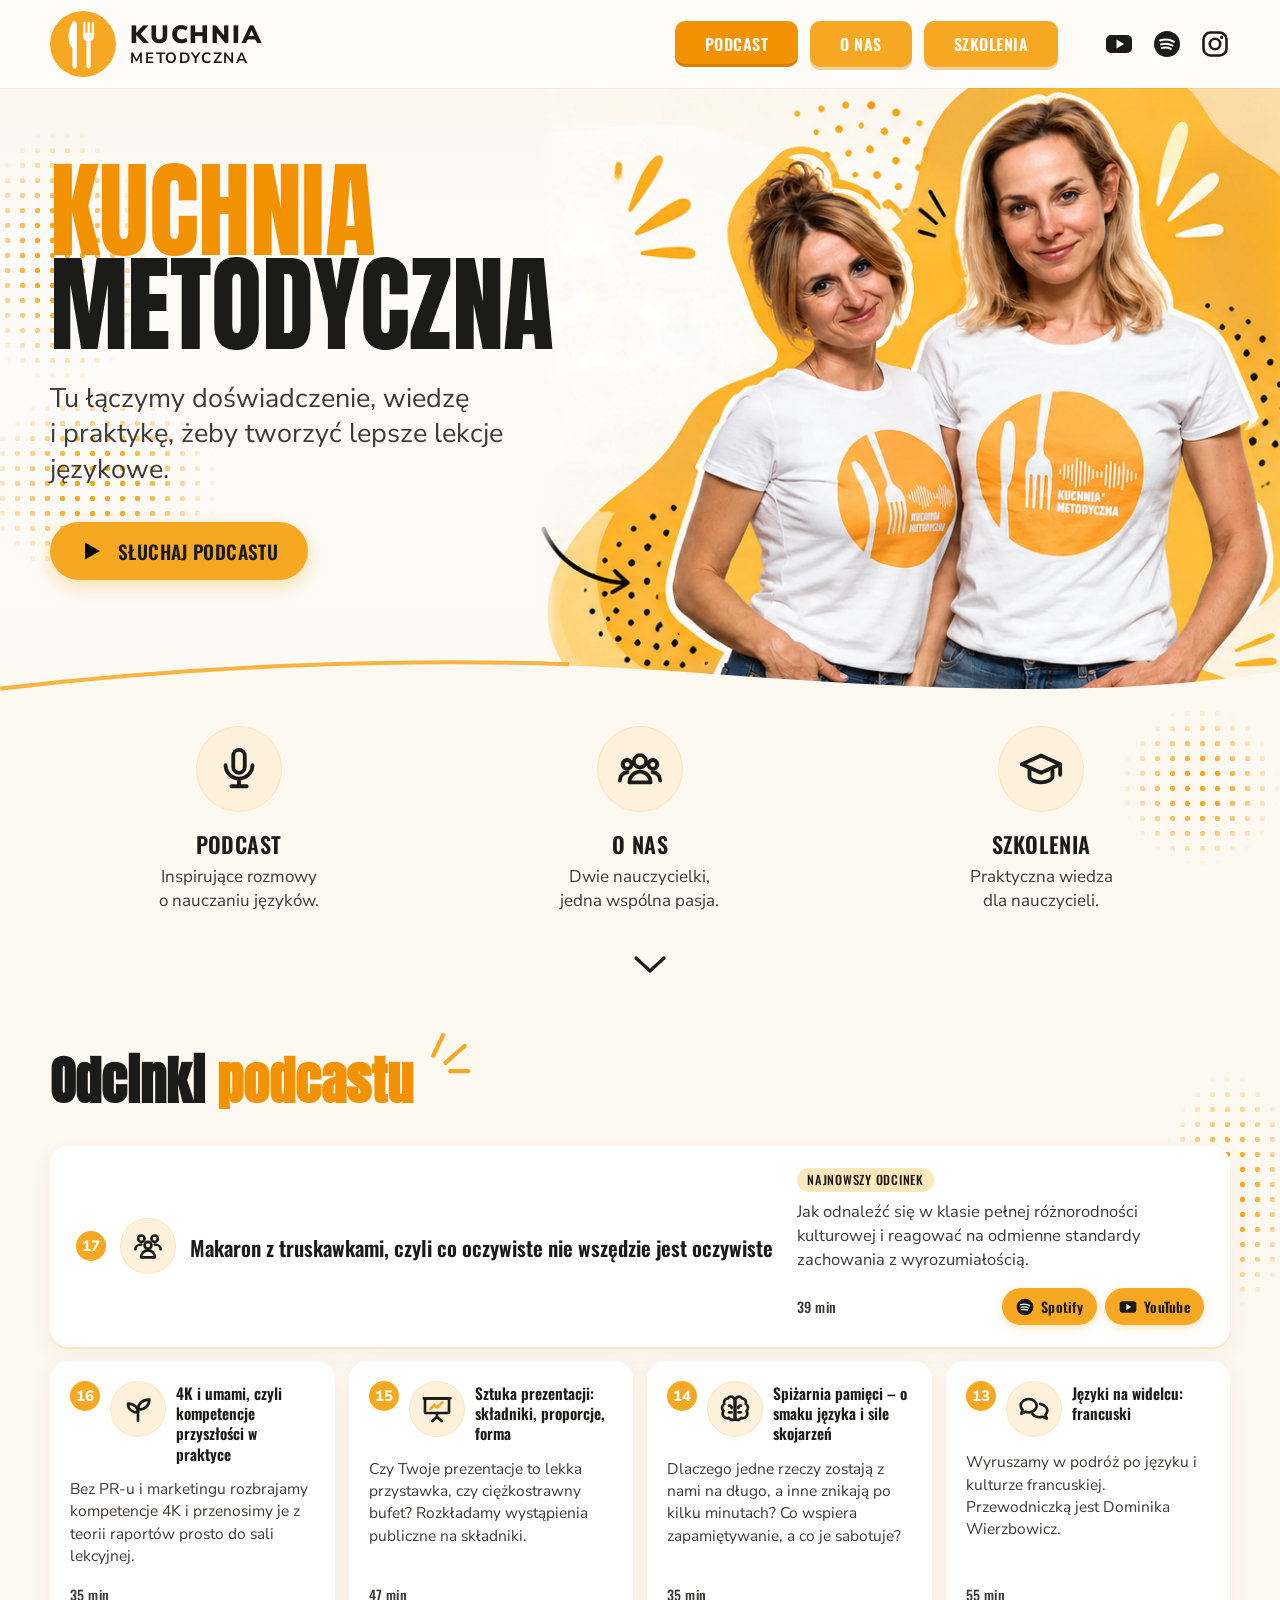
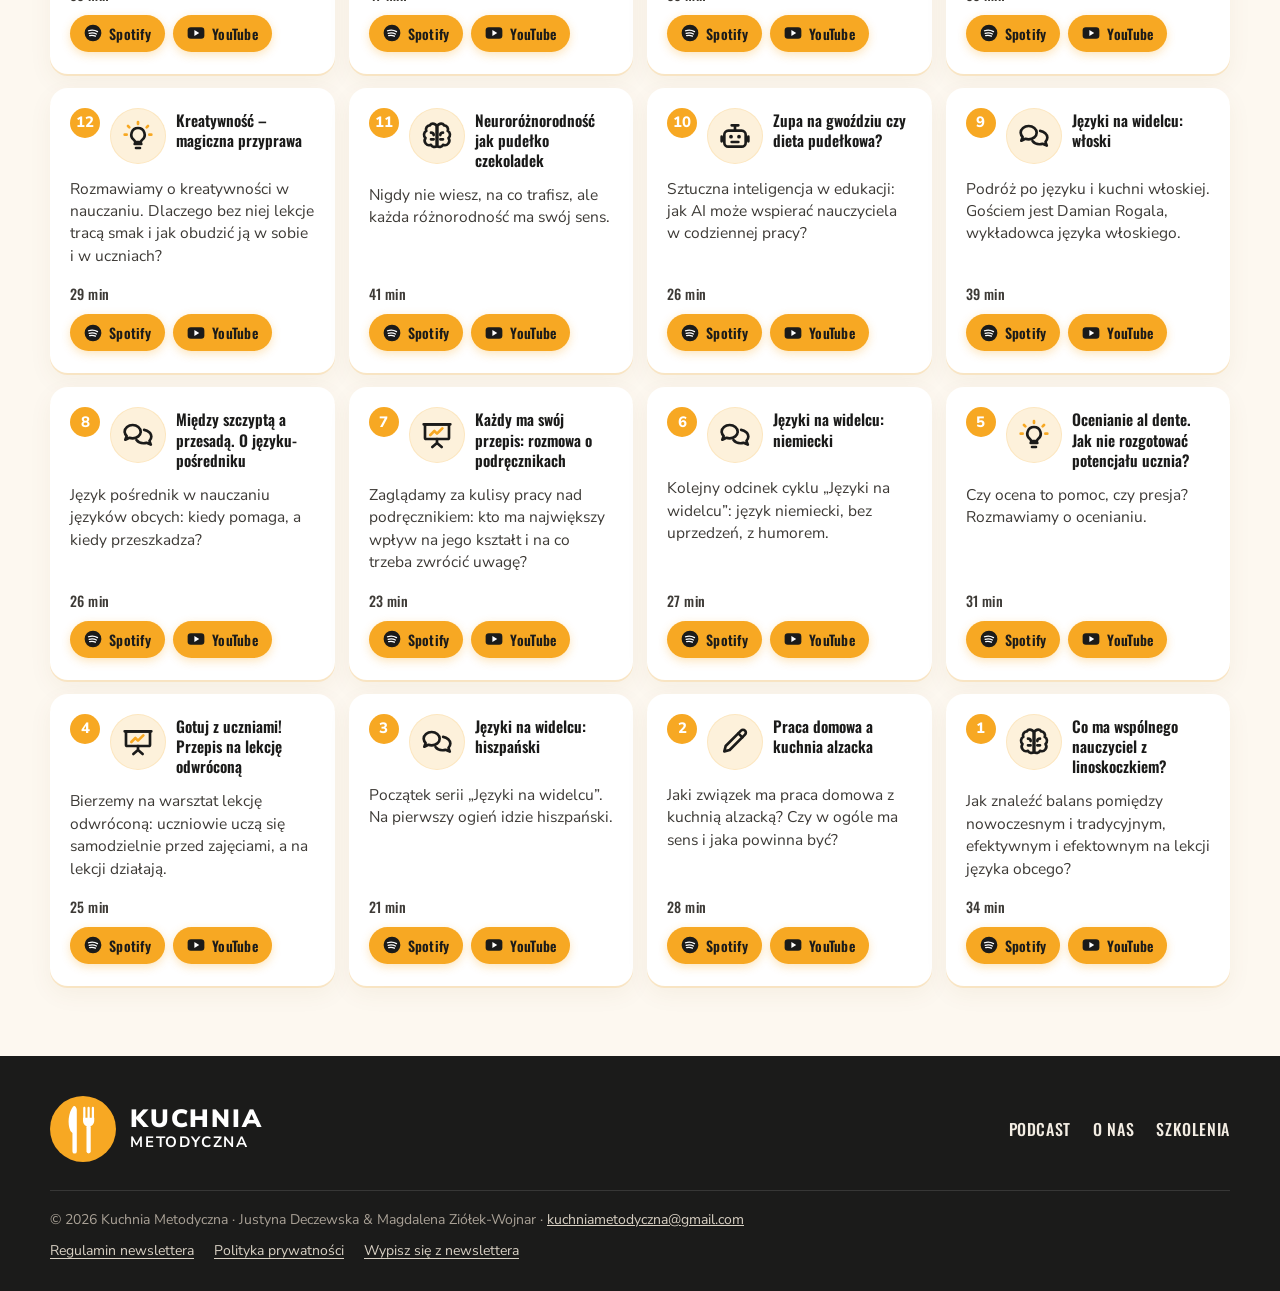
==== commit 5d5a7cb4: "Add files via upload Accept regulamin" ====
--- a/index.html
+++ b/index.html
@@ -11,8 +11,8 @@
 <meta name="theme-color" content="#f7a823">
 <link rel="icon" href="img/favicon.svg" type="image/svg+xml">
 <link rel="preload" href="fonts/anton-latin-400-normal.woff2" as="font" type="font/woff2" crossorigin>
-<link rel="stylesheet" href="css/fonts.css">
-<link rel="stylesheet" href="css/style.css">
+<link rel="stylesheet" href="css/fonts.css?v=20261017">
+<link rel="stylesheet" href="css/style.css?v=20261017">
 </head>
 <body>
 <header class="site-header">
@@ -149,14 +149,59 @@
     </div>
   </div>
 </section>
+
+<section class="newsletter" id="newsletter" data-nl-wrap hidden>
+  <div class="wrap">
+    <div class="nl-card">
+      <div class="nl-intro">
+        <div class="icon-circle"><svg viewBox="0 0 24 24" aria-hidden="true"><rect x="2.5" y="5" width="19" height="14" rx="2.5" fill="none" stroke="currentColor" stroke-width="2"/><path d="M3.5 6.5 12 13l8.5-6.5" fill="none" stroke="currentColor" stroke-width="2" stroke-linejoin="round"/></svg></div>
+        <h2 class="section-title">Zapisz się do <span class="accent">newslettera</span></h2>
+        <p>Raz w miesiącu, po publikacji nowego odcinka, wyślemy Ci krótką wiadomość. Bez spamu &mdash; z newslettera możesz wypisać się jednym kliknięciem.</p>
+      </div>
+      <form class="nl-form nl-main" data-nl novalidate>
+      <div class="nl-row">
+        <label class="sr-only" for="nl-main-email">Adres e-mail</label>
+        <input id="nl-main-email" name="email" type="email" inputmode="email" autocomplete="email" placeholder="Twój adres e-mail" maxlength="254" required>
+        <button class="btn nl-submit" type="submit">Zapisz się</button>
+      </div>
+      <div class="nl-hp" aria-hidden="true"><label>Nie wypełniaj tego pola <input name="website" type="text" tabindex="-1" autocomplete="off"></label></div>
+      <label class="nl-check"><input type="checkbox" name="consent_terms" required><span>Akceptuję <a href="regulamin-newslettera.html">Regulamin newslettera</a> i oświadczam, że zapoznałam/em się z <a href="polityka-prywatnosci.html">Polityką prywatności</a>. <em>(wymagane)</em></span></label>
+      <label class="nl-check"><input type="checkbox" name="consent_newsletter" required><span>Wyrażam zgodę na otrzymywanie newslettera „Kuchnia Metodyczna” z informacjami o nowych odcinkach podcastu na podany adres e-mail. <em>(wymagane)</em></span></label>
+      <p class="nl-msg" role="status" aria-live="polite"></p>
+    </form>
+    </div>
+  </div>
+</section>
 </main>
 <footer class="site-footer">
   <div class="wrap">
-    <a class="brand" href="index.html"><svg viewBox="0 0 100 100" aria-hidden="true"><circle cx="50" cy="50" r="50" fill="#f7a823"/><path fill="#fff" d="M35 16c-7 9-9 26-4 37l3 3v28a3.3 3.3 0 0 0 6.6 0V21c0-4-3.7-7.6-5.6-5z"/><path fill="none" stroke="#fff" stroke-width="3.4" stroke-linecap="round" d="M52 18v18M58.5 18v18M65 18v18"/><path fill="#fff" d="M50 33h17v5a8.5 8.5 0 0 1-17 0z"/><rect fill="#fff" x="55.3" y="44" width="6.4" height="43" rx="3.2"/></svg><span class="brand-text"><b>KUCHNIA</b><span>METODYCZNA</span></span></a>
-    <nav aria-label="Stopka"><a href="index.html">PODCAST</a> <a href="o-nas.html">O NAS</a> <a href="szkolenia.html">SZKOLENIA</a></nav>
-    <small>© <span id="year">2026</span> Kuchnia Metodyczna · Justyna Deczewska &amp; Magdalena Ziółek-Wojnar</small>
+    <div class="footer-top">
+      <a class="brand" href="index.html"><svg viewBox="0 0 100 100" aria-hidden="true"><circle cx="50" cy="50" r="50" fill="#f7a823"/><path fill="#fff" d="M35 16c-7 9-9 26-4 37l3 3v28a3.3 3.3 0 0 0 6.6 0V21c0-4-3.7-7.6-5.6-5z"/><path fill="none" stroke="#fff" stroke-width="3.4" stroke-linecap="round" d="M52 18v18M58.5 18v18M65 18v18"/><path fill="#fff" d="M50 33h17v5a8.5 8.5 0 0 1-17 0z"/><rect fill="#fff" x="55.3" y="44" width="6.4" height="43" rx="3.2"/></svg><span class="brand-text"><b>KUCHNIA</b><span>METODYCZNA</span></span></a>
+      <nav aria-label="Stopka"><a href="index.html">PODCAST</a> <a href="o-nas.html">O NAS</a> <a href="szkolenia.html">SZKOLENIA</a></nav>
+    </div>
+    <div class="footer-nl" data-nl-wrap hidden>
+      <h2>Newsletter</h2>
+      <p>Informacja o nowym odcinku podcastu prosto na Twoją skrzynkę &mdash; raz w miesiącu.</p>
+      <form class="nl-form nl-footer" data-nl novalidate>
+      <div class="nl-row">
+        <label class="sr-only" for="nl-foot-email">Adres e-mail</label>
+        <input id="nl-foot-email" name="email" type="email" inputmode="email" autocomplete="email" placeholder="Twój adres e-mail" maxlength="254" required>
+        <button class="btn nl-submit" type="submit">Zapisz się</button>
+      </div>
+      <div class="nl-hp" aria-hidden="true"><label>Nie wypełniaj tego pola <input name="website" type="text" tabindex="-1" autocomplete="off"></label></div>
+      <label class="nl-check"><input type="checkbox" name="consent_terms" required><span>Akceptuję <a href="regulamin-newslettera.html">Regulamin newslettera</a> i oświadczam, że zapoznałam/em się z <a href="polityka-prywatnosci.html">Polityką prywatności</a>. <em>(wymagane)</em></span></label>
+      <label class="nl-check"><input type="checkbox" name="consent_newsletter" required><span>Wyrażam zgodę na otrzymywanie newslettera „Kuchnia Metodyczna” z informacjami o nowych odcinkach podcastu na podany adres e-mail. <em>(wymagane)</em></span></label>
+      <p class="nl-msg" role="status" aria-live="polite"></p>
+    </form>
+    </div>
+    <div class="footer-bottom">
+      <small>© <span id="year">2026</span> Kuchnia Metodyczna · Justyna Deczewska &amp; Magdalena Ziółek-Wojnar · <a href="mailto:kuchniametodyczna@gmail.com">kuchniametodyczna@gmail.com</a></small>
+      <nav class="legal-links" aria-label="Dokumenty"><a href="regulamin-newslettera.html">Regulamin newslettera</a><a href="polityka-prywatnosci.html">Polityka prywatności</a><a href="wypisz.html">Wypisz się z newslettera</a></nav>
+    </div>
   </div>
 </footer>
-<script src="js/main.js" defer></script>
+<script src="js/main.js?v=20261017" defer></script>
+<script src="js/config.js?v=20261017" defer></script>
+<script src="js/newsletter.js?v=20261017" defer></script>
 </body>
 </html>
--- a/css/style.css
+++ b/css/style.css
@@ -238,13 +238,72 @@
 
 /* ---------- Footer ---------- */
 .site-footer { background: var(--ink); color: #f3ede3; padding: 40px 0 30px; }
-.site-footer .wrap { display: flex; flex-wrap: wrap; gap: 24px; align-items: center; justify-content: space-between; }
+.site-footer .wrap { display: grid; gap: 28px; }
+.footer-top { display: flex; flex-wrap: wrap; gap: 24px; align-items: center; justify-content: space-between; }
 .site-footer .brand-text b, .site-footer .brand-text span { color: #fff; }
-.site-footer nav { display: flex; gap: 22px; }
+.site-footer nav { display: flex; flex-wrap: wrap; gap: 22px; }
 .site-footer nav a { text-decoration: none; font-family: var(--font-label); letter-spacing: .04em; }
 .site-footer nav a:hover { color: var(--orange); }
-.site-footer .socials svg path, .site-footer .socials svg rect, .site-footer .socials svg circle { }
-.site-footer small { width: 100%; color: #a9a196; font-size: 14px; }
+.footer-bottom { display: flex; flex-wrap: wrap; gap: 10px 24px; align-items: baseline; justify-content: space-between; border-top: 1px solid rgba(255,255,255,.12); padding-top: 18px; }
+.site-footer small { color: #a9a196; font-size: 14px; }
+.site-footer small a { color: #d9d1c4; }
+.site-footer .legal-links { gap: 8px 20px; }
+.site-footer .legal-links a { font-family: var(--font-body); letter-spacing: 0; font-size: 14px; color: #d9d1c4; text-decoration: underline; text-underline-offset: 3px; }
+
+/* ---------- Newsletter ---------- */
+[hidden] { display: none !important; }
+.newsletter { padding: 10px 0 80px; }
+.nl-card { display: grid; grid-template-columns: minmax(0, .9fr) minmax(0, 1.1fr); gap: 40px; align-items: center;
+  background: var(--white); border-radius: 28px; padding: 44px 48px; box-shadow: 0 18px 50px rgba(60, 40, 10, .08);
+  border: 2px solid var(--orange-soft); }
+.nl-intro .icon-circle { margin: 0 0 14px; width: 72px; height: 72px; background: var(--orange-pale); color: var(--orange-deep); }
+.nl-intro .icon-circle svg { width: 34px; height: 34px; }
+.nl-intro .section-title { margin-bottom: 12px; }
+.nl-intro p { margin: 0; font-size: 18px; color: var(--ink-soft); }
+.nl-row { display: flex; gap: 12px; }
+.nl-row input { flex: 1; min-width: 0; font: inherit; font-size: 17px; padding: 14px 20px; border-radius: 999px;
+  border: 2px solid #e6dccb; background: #fff; color: var(--ink); }
+.nl-row input:focus { outline: none; border-color: var(--orange); box-shadow: 0 0 0 4px rgba(247,168,35,.25); }
+.nl-row input[aria-invalid="true"] { border-color: #c4471c; }
+.nl-row .btn { border: 0; cursor: pointer; white-space: nowrap; }
+.btn:disabled, .btn.is-busy { opacity: .6; cursor: progress; transform: none; }
+.nl-check { display: flex; gap: 12px; align-items: flex-start; margin-top: 14px; font-size: 14.5px; line-height: 1.45; color: var(--ink-soft); cursor: pointer; }
+.nl-check input { flex: none; width: 20px; height: 20px; margin: 1px 0 0; accent-color: var(--orange-deep); cursor: pointer; }
+.nl-check a { color: var(--ink); font-weight: 700; }
+.nl-check em { font-style: normal; color: #8a8174; }
+.nl-hp { position: absolute; left: -9999px; width: 1px; height: 1px; overflow: hidden; }
+.nl-msg { margin: 14px 0 0; min-height: 1.4em; font-size: 15px; font-weight: 700; }
+.nl-msg:empty { min-height: 0; margin: 0; }
+.nl-msg.is-ok { color: #2f7a35; }
+.nl-msg.is-error { color: #b23c12; }
+.footer-nl { background: rgba(255,255,255,.05); border-radius: 22px; padding: 24px 26px; display: grid;
+  grid-template-columns: minmax(0, .8fr) minmax(0, 1.4fr); gap: 4px 36px; }
+.footer-nl h2 { margin: 0; font-family: var(--font-display); font-weight: 400; font-size: 30px; color: var(--orange); letter-spacing: .01em; }
+.footer-nl p { margin: 6px 0 0; color: #cfc6b8; font-size: 15px; grid-column: 1; }
+.footer-nl .nl-form { grid-column: 2; grid-row: 1 / span 2; }
+.footer-nl .nl-row input { border-color: transparent; }
+.footer-nl .nl-check { color: #d9d1c4; font-size: 13.5px; }
+.footer-nl .nl-check a { color: #fff; }
+.footer-nl .nl-check em { color: #a9a196; }
+.footer-nl .nl-msg.is-ok { color: #8fd694; }
+.footer-nl .nl-msg.is-error { color: #ffab8a; }
+
+/* ---------- Legal + newsletter action pages ---------- */
+.legal { position: relative; overflow: hidden; padding: 56px 0 80px; }
+.legal .wrap { position: relative; z-index: 1; max-width: 900px; }
+.legal .display { font-size: clamp(46px, 6vw, 76px); margin: 0 0 28px; }
+.legal-card { background: var(--white); border-radius: 24px; padding: 36px 42px; box-shadow: 0 18px 50px rgba(60, 40, 10, .07); }
+.legal-list { margin: 0; padding-left: 1.4em; display: grid; gap: 14px; font-size: 17px; color: var(--ink-soft); }
+.legal-list li::marker { font-family: var(--font-label); font-weight: 600; color: var(--orange-deep); }
+.legal-list a, .nl-alt a, .nl-panel a { color: var(--ink); font-weight: 700; }
+.legal-meta { margin: 24px 0 0; font-size: 14px; color: #8a8174; }
+.legal-back { margin: 30px 0 0; }
+.nl-panel .nl-lead { font-size: 19px; margin: 0 0 22px; color: var(--ink-soft); }
+.nl-panel .btn { border: 0; cursor: pointer; }
+.nl-panel .nl-form + .nl-alt, .nl-panel > div + .nl-alt { margin-top: 26px; }
+.nl-alt { font-size: 15px; color: #8a8174; margin: 0; }
+.nl-panel .nl-form { margin-top: 0; }
+.nl-panel [data-nl-unsub-token]:not([hidden]) + .nl-form:not([hidden]) { margin-top: 28px; padding-top: 24px; border-top: 1px solid #efe6d6; }
 
 /* ---------- Responsive ---------- */
 @media (max-width: 1100px) {
@@ -337,7 +396,22 @@
   }
   .bio-toggle svg { width: 16px; height: 16px; transition: transform .2s; }
   .bio-toggle[aria-expanded="true"] svg { transform: rotate(180deg); }
-  .site-footer .wrap { flex-direction: column; align-items: flex-start; }
+  .footer-top { flex-direction: column; align-items: flex-start; }
+  .nl-card { grid-template-columns: 1fr; gap: 22px; padding: 28px 20px; border-radius: 22px; }
+  .newsletter { padding-bottom: 56px; }
+  .nl-form:not(.nl-unsub) { display: flex; flex-direction: column; }
+  .nl-form:not(.nl-unsub) .nl-row { display: contents; }
+  .nl-form:not(.nl-unsub) .nl-row input { order: 1; }
+  .nl-form:not(.nl-unsub) .nl-check { order: 2; }
+  .nl-form:not(.nl-unsub) .nl-submit { order: 3; margin-top: 18px; }
+  .nl-form:not(.nl-unsub) .nl-msg { order: 4; }
+  .nl-unsub .nl-row { flex-direction: column; }
+  .nl-row .btn { justify-content: center; }
+  .footer-nl { grid-template-columns: 1fr; padding: 20px 18px; }
+  .footer-nl .nl-form { grid-column: 1; grid-row: auto; margin-top: 12px; }
+  .legal { padding: 36px 0 56px; }
+  .legal-card { padding: 24px 20px; }
+  .legal-list { font-size: 16px; }
 }
 .formats-mobile { display: none; }
 .about .wrap, .features .wrap, .topics .wrap { position: relative; z-index: 1; }
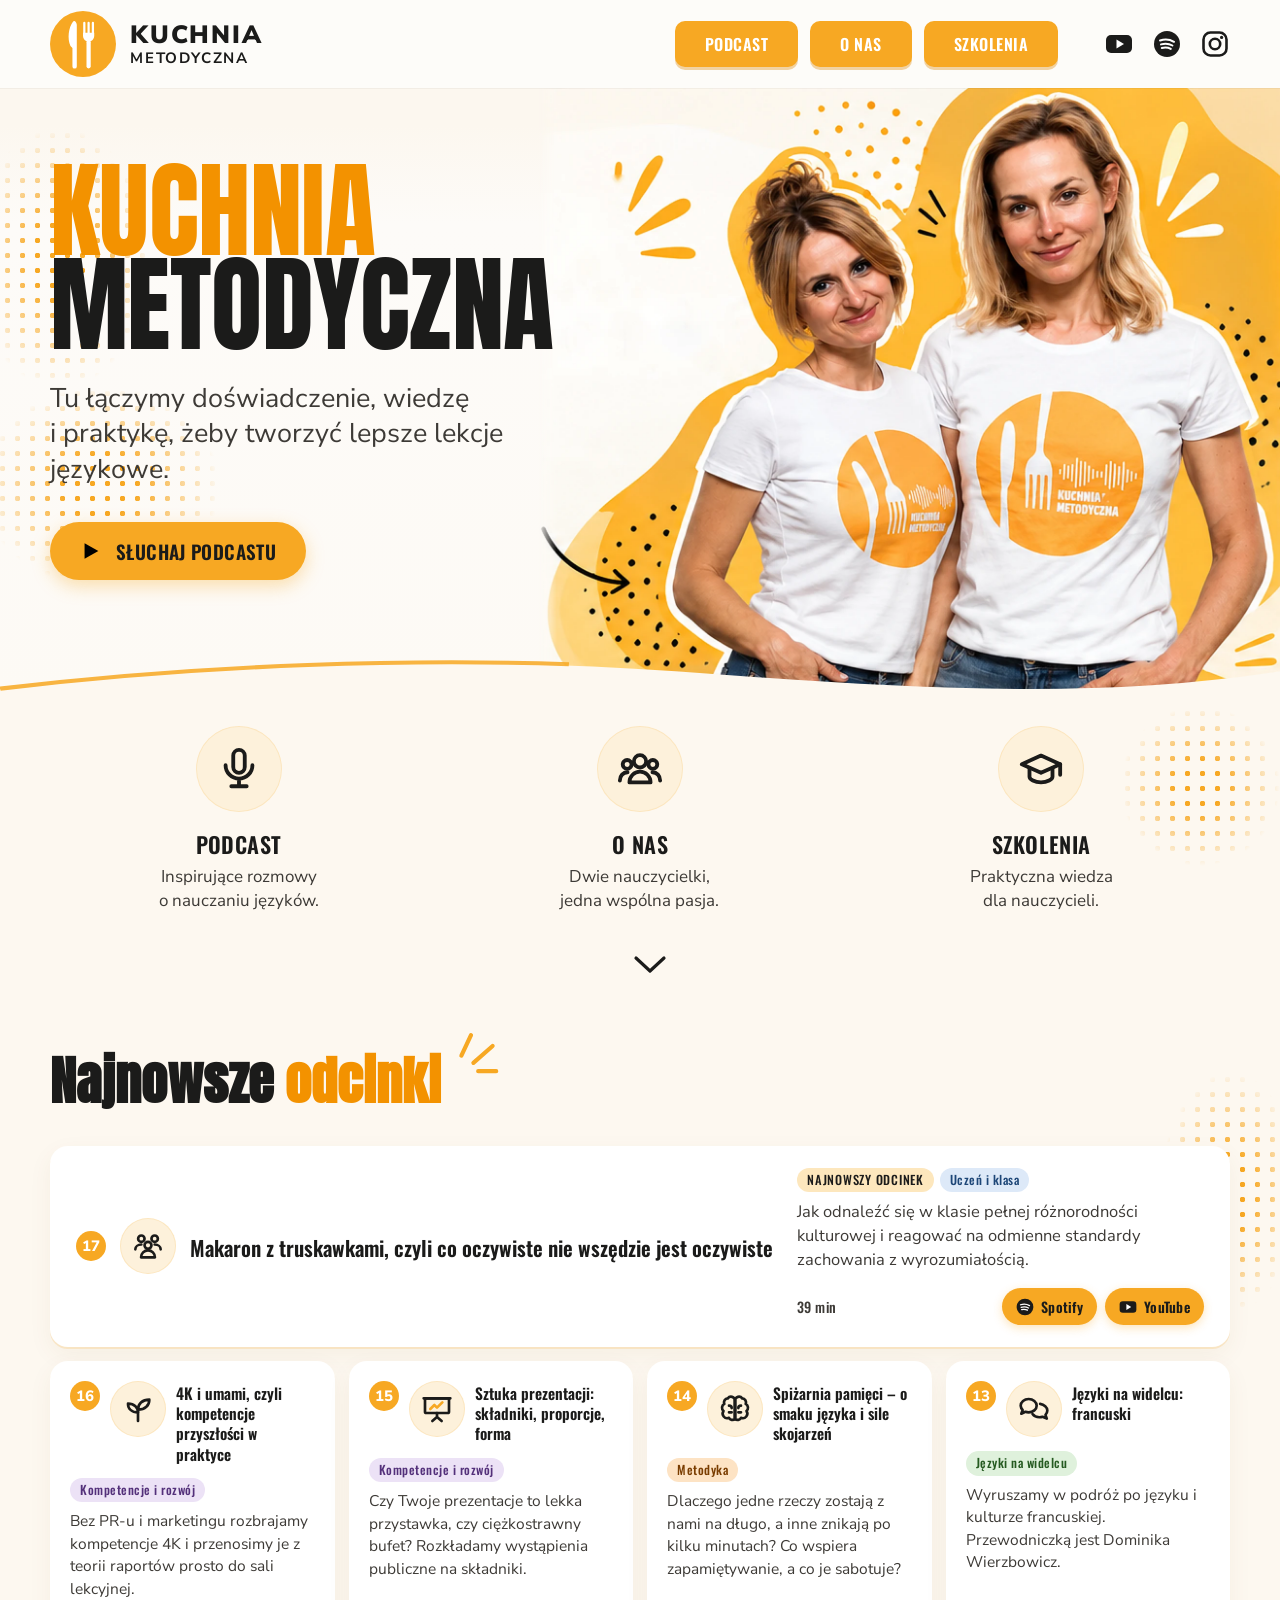
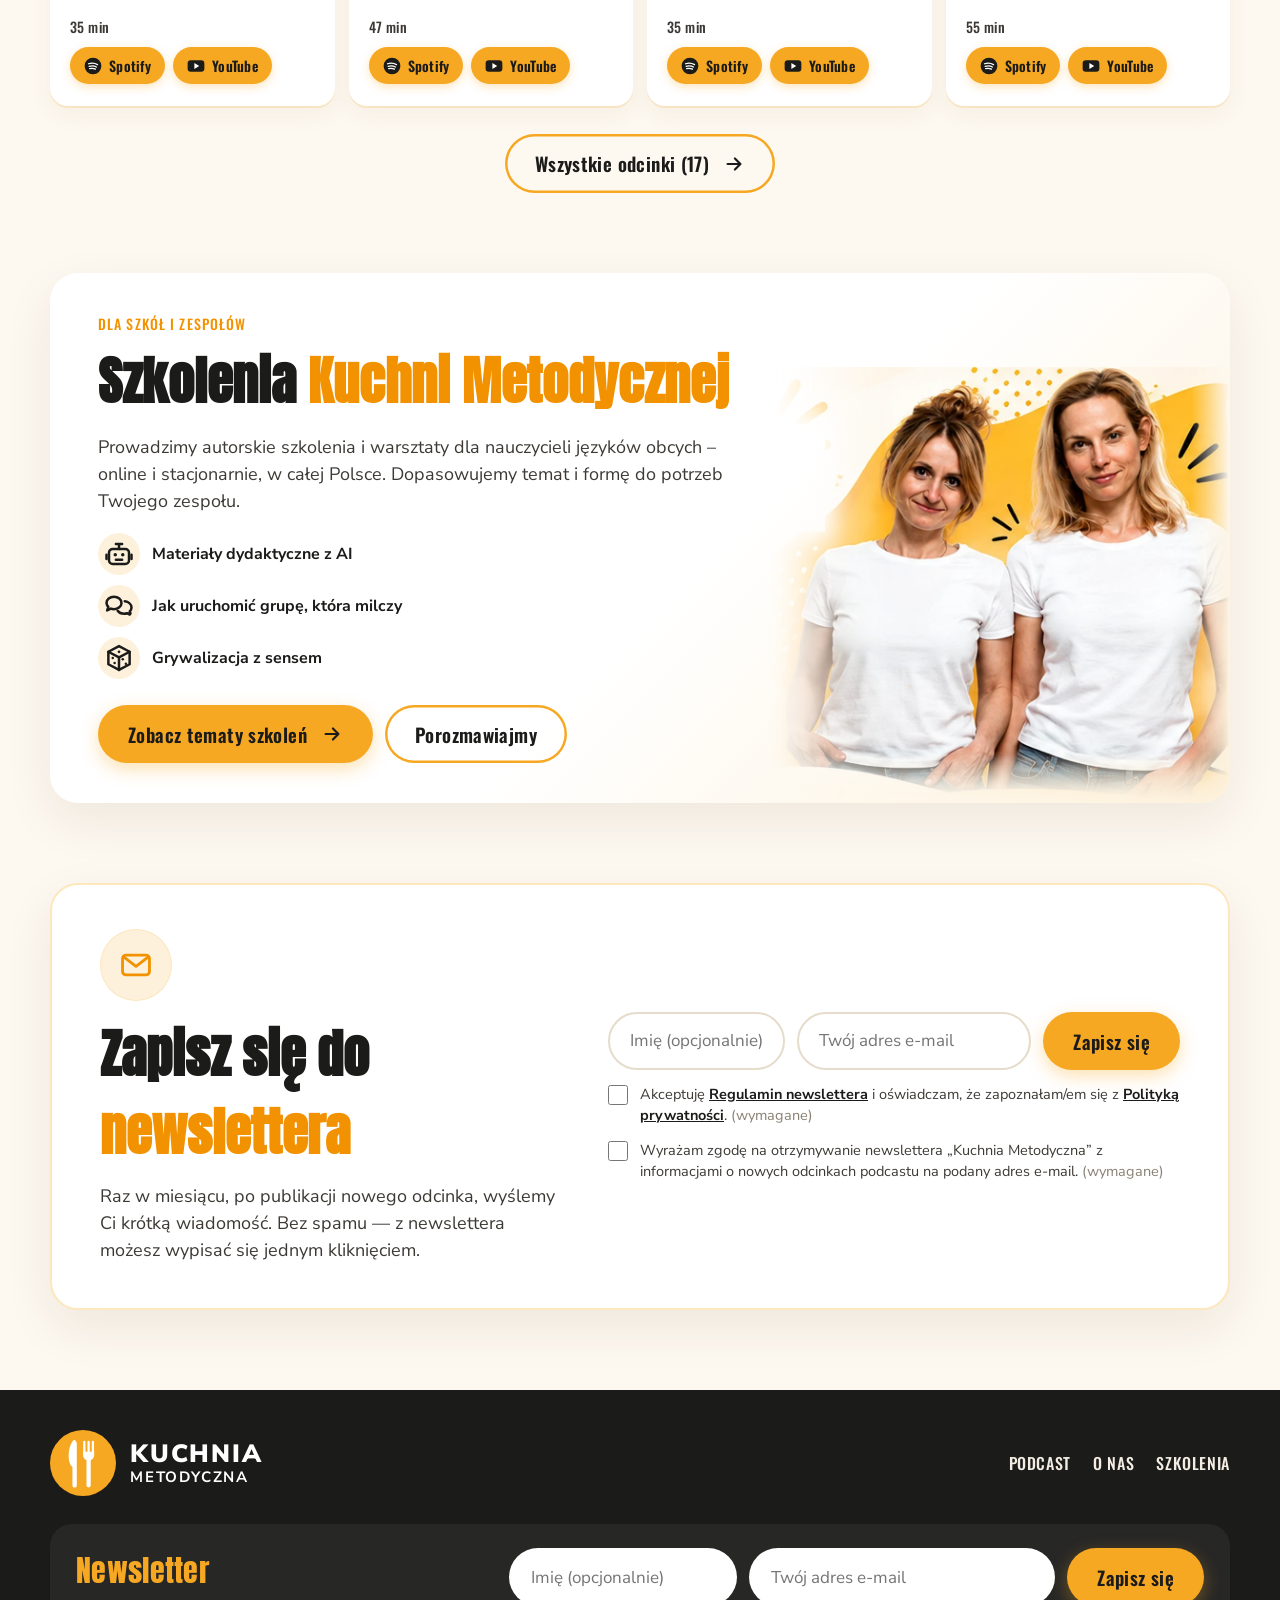
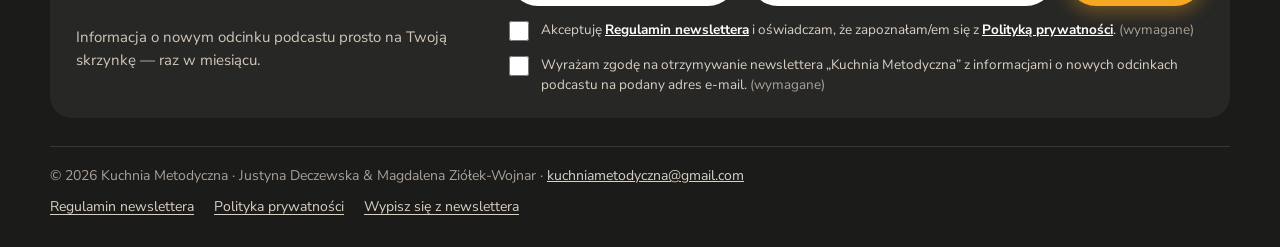
==== commit 4c537991: "Add files via upload" ====
--- a/index.html
+++ b/index.html
@@ -3,16 +3,16 @@
 <head>
 <meta charset="utf-8">
 <meta name="viewport" content="width=device-width, initial-scale=1">
-<title>Kuchnia Metodyczna — podcast o nauczaniu języków</title>
+<title>Kuchnia Metodyczna — podcast i szkolenia dla nauczycieli języków</title>
 <meta name="description" content="Kuchnia Metodyczna: podcast i szkolenia dla nauczycieli języków obcych. Doświadczenie, wiedza i praktyka dla lepszych lekcji językowych.">
-<meta property="og:title" content="Kuchnia Metodyczna — podcast o nauczaniu języków">
+<meta property="og:title" content="Kuchnia Metodyczna — podcast i szkolenia dla nauczycieli języków">
 <meta property="og:description" content="Kuchnia Metodyczna: podcast i szkolenia dla nauczycieli języków obcych. Doświadczenie, wiedza i praktyka dla lepszych lekcji językowych.">
 <meta property="og:image" content="img/hero-2.webp">
 <meta name="theme-color" content="#f7a823">
 <link rel="icon" href="img/favicon.svg" type="image/svg+xml">
 <link rel="preload" href="fonts/anton-latin-400-normal.woff2" as="font" type="font/woff2" crossorigin>
-<link rel="stylesheet" href="css/fonts.css?v=20261017">
-<link rel="stylesheet" href="css/style.css?v=20261017">
+<link rel="stylesheet" href="css/fonts.css?v=2026101702">
+<link rel="stylesheet" href="css/style.css?v=2026101702">
 </head>
 <body>
 <header class="site-header">
@@ -22,7 +22,7 @@
       <span class="brand-text"><b>KUCHNIA</b><span>METODYCZNA</span></span>
     </a>
     <nav class="main-nav" aria-label="Główna nawigacja">
-    <a href="index.html" aria-current="page">PODCAST</a>
+    <a href="podcast.html">PODCAST</a>
     <a href="o-nas.html">O NAS</a>
     <a href="szkolenia.html">SZKOLENIA</a>
     </nav>
@@ -60,12 +60,12 @@
   <div class="wrap">
     <h2 class="sr-only">Co znajdziesz w Kuchni Metodycznej</h2>
     <ul>
-      <li><a href="index.html#odcinki"><div class="icon-circle"><svg class="ico" viewBox="0 0 24 24" aria-hidden="true"><rect x="9" y="2" width="6" height="12" rx="3"/><path d="M5 10a7 7 0 0 0 14 0M12 17v4M8 21h8"/></svg></div><h3>PODCAST</h3><p>Inspirujące rozmowy<br>o nauczaniu języków.</p></a></li>
+      <li><a href="podcast.html"><div class="icon-circle"><svg class="ico" viewBox="0 0 24 24" aria-hidden="true"><rect x="9" y="2" width="6" height="12" rx="3"/><path d="M5 10a7 7 0 0 0 14 0M12 17v4M8 21h8"/></svg></div><h3>PODCAST</h3><p>Inspirujące rozmowy<br>o nauczaniu języków.</p></a></li>
       <li><a href="o-nas.html"><div class="icon-circle"><svg class="ico" viewBox="0 0 24 24" aria-hidden="true"><circle cx="12" cy="8" r="3.2"/><circle cx="5.3" cy="9.6" r="2.3"/><circle cx="18.7" cy="9.6" r="2.3"/><path d="M6.5 19c0-3.2 2.5-5.6 5.5-5.6s5.5 2.4 5.5 5.6zM1.5 18c0-2.5 1.7-4.3 4-4.3M22.5 18c0-2.5-1.7-4.3-4-4.3"/></svg></div><h3>O NAS</h3><p>Dwie nauczycielki,<br>jedna wspólna pasja.</p></a></li>
       <li><a href="szkolenia.html"><div class="icon-circle"><svg class="ico" viewBox="0 0 24 24" aria-hidden="true"><path d="M2 9.5 12 5l10 4.5-10 4.5z"/><path d="M6 11.5V16c0 1.4 2.7 3 6 3s6-1.6 6-3v-4.5M22 9.5V15"/></svg></div><h3>SZKOLENIA</h3><p>Praktyczna wiedza<br>dla nauczycieli.</p></a></li>
     </ul>
     <div class="tiles">
-      <a class="tile" href="index.html#odcinki"><svg class="ico" viewBox="0 0 24 24" aria-hidden="true"><rect x="9" y="2" width="6" height="12" rx="3"/><path d="M5 10a7 7 0 0 0 14 0M12 17v4M8 21h8"/></svg><span>PODCAST</span></a>
+      <a class="tile" href="podcast.html"><svg class="ico" viewBox="0 0 24 24" aria-hidden="true"><rect x="9" y="2" width="6" height="12" rx="3"/><path d="M5 10a7 7 0 0 0 14 0M12 17v4M8 21h8"/></svg><span>PODCAST</span></a>
       <a class="tile" href="o-nas.html"><svg class="ico" viewBox="0 0 24 24" aria-hidden="true"><circle cx="12" cy="8" r="3.2"/><circle cx="5.3" cy="9.6" r="2.3"/><circle cx="18.7" cy="9.6" r="2.3"/><path d="M6.5 19c0-3.2 2.5-5.6 5.5-5.6s5.5 2.4 5.5 5.6zM1.5 18c0-2.5 1.7-4.3 4-4.3M22.5 18c0-2.5-1.7-4.3-4-4.3"/></svg><span>O NAS</span></a>
       <a class="tile" href="szkolenia.html"><svg class="ico" viewBox="0 0 24 24" aria-hidden="true"><path d="M2 9.5 12 5l10 4.5-10 4.5z"/><path d="M6 11.5V16c0 1.4 2.7 3 6 3s6-1.6 6-3v-4.5M22 9.5V15"/></svg><span>SZKOLENIA</span></a>
     </div>
@@ -76,76 +76,51 @@
 <section class="topics episodes" id="odcinki">
   <div class="dots" style="right:-20px;top:40px;width:140px;height:240px"></div>
   <div class="wrap">
-    <h2 class="section-title">Odcinki <span class="accent">podcastu</span><svg class="burst" viewBox="0 0 80 80" aria-hidden="true" style=""><path d="M14 46 30 12M34 58 66 30M42 72h30"/></svg></h2>
+    <h2 class="section-title">Najnowsze <span class="accent">odcinki</span><svg class="burst" viewBox="0 0 80 80" aria-hidden="true" style=""><path d="M14 46 30 12M34 58 66 30M42 72h30"/></svg></h2>
     <div class="topic-grid">
-      <article class="topic episode latest">
+      <article class="topic episode latest" data-cat="uczen">
         <div class="topic-head"><span class="num">17</span><div class="icon-circle"><svg class="ico" viewBox="0 0 24 24" aria-hidden="true"><circle cx="7" cy="6.5" r="2.4"/><circle cx="17" cy="6.5" r="2.4"/><circle cx="12" cy="11.5" r="2.6"/><path d="M2.5 14.5c0-2 2-3.6 4.5-3.6M21.5 14.5c0-2-2-3.6-4.5-3.6M6.8 20.5c0-2.9 2.3-5.2 5.2-5.2s5.2 2.3 5.2 5.2z"/></svg></div><h3>Makaron z truskawkami, czyli co oczywiste nie wszędzie jest oczywiste</h3></div>
-        <div class="ep-body"><span class="ep-new">Najnowszy odcinek</span><p>Jak odnaleźć się w klasie pełnej różnorodności kulturowej i reagować na odmienne standardy zachowania z wyrozumiałością.</p><div class="ep-meta"><span class="ep-dur">39 min</span><div class="ep-links"><a class="ep-link" href="https://open.spotify.com/episode/0WUx5VPDo0rgbmnoCVqX7N" target="_blank" rel="noopener" aria-label="Słuchaj odcinka 17 na Spotify"><svg viewBox="0 0 28 28" aria-hidden="true"><circle cx="14" cy="14" r="13" fill="currentColor"/><path d="M7 10.5c4.8-1.5 10-1 14 1.3M8 14.4c4-1.1 8.2-.7 11.4 1.1M8.8 18c3.2-.8 6.4-.5 9 .9" fill="none" stroke="#fff" stroke-width="2" stroke-linecap="round"/></svg>Spotify</a><a class="ep-link" href="https://www.youtube.com/watch?v=eseFH1d0psE" target="_blank" rel="noopener" aria-label="Oglądaj odcinek 17 na YouTube"><svg viewBox="0 0 28 28" aria-hidden="true"><rect x="1" y="5" width="26" height="18" rx="5" fill="currentColor"/><path d="M11.5 9.5v9l7.5-4.5z" fill="#fff"/></svg>YouTube</a></div></div></div>
-      </article>
-      <article class="topic episode">
+        <div class="ep-body"><div class="ep-tags"><span class="ep-new">Najnowszy odcinek</span><span class="ep-cat cat-uczen">Uczeń i klasa</span></div><p>Jak odnaleźć się w klasie pełnej różnorodności kulturowej i reagować na odmienne standardy zachowania z wyrozumiałością.</p><div class="ep-meta"><span class="ep-dur">39 min</span><div class="ep-links"><a class="ep-link" href="https://open.spotify.com/episode/0WUx5VPDo0rgbmnoCVqX7N" target="_blank" rel="noopener" aria-label="Słuchaj odcinka 17 na Spotify"><svg viewBox="0 0 28 28" aria-hidden="true"><circle cx="14" cy="14" r="13" fill="currentColor"/><path d="M7 10.5c4.8-1.5 10-1 14 1.3M8 14.4c4-1.1 8.2-.7 11.4 1.1M8.8 18c3.2-.8 6.4-.5 9 .9" fill="none" stroke="#fff" stroke-width="2" stroke-linecap="round"/></svg>Spotify</a><a class="ep-link" href="https://www.youtube.com/watch?v=eseFH1d0psE" target="_blank" rel="noopener" aria-label="Oglądaj odcinek 17 na YouTube"><svg viewBox="0 0 28 28" aria-hidden="true"><rect x="1" y="5" width="26" height="18" rx="5" fill="currentColor"/><path d="M11.5 9.5v9l7.5-4.5z" fill="#fff"/></svg>YouTube</a></div></div></div>
+      </article>
+      <article class="topic episode" data-cat="rozwoj">
         <div class="topic-head"><span class="num">16</span><div class="icon-circle"><svg class="ico" viewBox="0 0 24 24" aria-hidden="true"><path d="M12 21v-8.5"/><path d="M12 12.5c0-4.2 3.1-7.5 8.5-7.5 0 4.2-3.1 7.5-8.5 7.5z"/><path d="M12 14.5c0-3.4-2.6-6.5-7.5-6.5 0 3.6 2.6 6.5 7.5 6.5z"/></svg></div><h3>4K i umami, czyli kompetencje przyszłości w praktyce</h3></div>
-        <div class="ep-body"><p>Bez PR-u i marketingu rozbrajamy kompetencje 4K i przenosimy je z teorii raportów prosto do sali lekcyjnej.</p><div class="ep-meta"><span class="ep-dur">35 min</span><div class="ep-links"><a class="ep-link" href="https://open.spotify.com/episode/1xjYu7evVSlZBgbs6SWhPj" target="_blank" rel="noopener" aria-label="Słuchaj odcinka 16 na Spotify"><svg viewBox="0 0 28 28" aria-hidden="true"><circle cx="14" cy="14" r="13" fill="currentColor"/><path d="M7 10.5c4.8-1.5 10-1 14 1.3M8 14.4c4-1.1 8.2-.7 11.4 1.1M8.8 18c3.2-.8 6.4-.5 9 .9" fill="none" stroke="#fff" stroke-width="2" stroke-linecap="round"/></svg>Spotify</a><a class="ep-link" href="https://www.youtube.com/watch?v=Pn9tM8Wm6pE" target="_blank" rel="noopener" aria-label="Oglądaj odcinek 16 na YouTube"><svg viewBox="0 0 28 28" aria-hidden="true"><rect x="1" y="5" width="26" height="18" rx="5" fill="currentColor"/><path d="M11.5 9.5v9l7.5-4.5z" fill="#fff"/></svg>YouTube</a></div></div></div>
-      </article>
-      <article class="topic episode">
+        <div class="ep-body"><div class="ep-tags"><span class="ep-cat cat-rozwoj">Kompetencje i rozwój</span></div><p>Bez PR-u i marketingu rozbrajamy kompetencje 4K i przenosimy je z teorii raportów prosto do sali lekcyjnej.</p><div class="ep-meta"><span class="ep-dur">35 min</span><div class="ep-links"><a class="ep-link" href="https://open.spotify.com/episode/1xjYu7evVSlZBgbs6SWhPj" target="_blank" rel="noopener" aria-label="Słuchaj odcinka 16 na Spotify"><svg viewBox="0 0 28 28" aria-hidden="true"><circle cx="14" cy="14" r="13" fill="currentColor"/><path d="M7 10.5c4.8-1.5 10-1 14 1.3M8 14.4c4-1.1 8.2-.7 11.4 1.1M8.8 18c3.2-.8 6.4-.5 9 .9" fill="none" stroke="#fff" stroke-width="2" stroke-linecap="round"/></svg>Spotify</a><a class="ep-link" href="https://www.youtube.com/watch?v=Pn9tM8Wm6pE" target="_blank" rel="noopener" aria-label="Oglądaj odcinek 16 na YouTube"><svg viewBox="0 0 28 28" aria-hidden="true"><rect x="1" y="5" width="26" height="18" rx="5" fill="currentColor"/><path d="M11.5 9.5v9l7.5-4.5z" fill="#fff"/></svg>YouTube</a></div></div></div>
+      </article>
+      <article class="topic episode" data-cat="rozwoj">
         <div class="topic-head"><span class="num">15</span><div class="icon-circle"><svg class="ico" viewBox="0 0 24 24" aria-hidden="true"><rect x="3" y="4" width="18" height="11" rx="1"/><path d="M2 4h20M12 15v3M8.5 21l3.5-3 3.5 3"/><path class="accent" d="M7 12l3-3 2 2 4-4"/></svg></div><h3>Sztuka prezentacji: składniki, proporcje, forma</h3></div>
-        <div class="ep-body"><p>Czy Twoje prezentacje to lekka przystawka, czy ciężkostrawny bufet? Rozkładamy wystąpienia publiczne na składniki.</p><div class="ep-meta"><span class="ep-dur">47 min</span><div class="ep-links"><a class="ep-link" href="https://open.spotify.com/episode/6N3b2Ygv6iDMCOr4ScDGwv" target="_blank" rel="noopener" aria-label="Słuchaj odcinka 15 na Spotify"><svg viewBox="0 0 28 28" aria-hidden="true"><circle cx="14" cy="14" r="13" fill="currentColor"/><path d="M7 10.5c4.8-1.5 10-1 14 1.3M8 14.4c4-1.1 8.2-.7 11.4 1.1M8.8 18c3.2-.8 6.4-.5 9 .9" fill="none" stroke="#fff" stroke-width="2" stroke-linecap="round"/></svg>Spotify</a><a class="ep-link" href="https://www.youtube.com/watch?v=YfkW8BWVj3E" target="_blank" rel="noopener" aria-label="Oglądaj odcinek 15 na YouTube"><svg viewBox="0 0 28 28" aria-hidden="true"><rect x="1" y="5" width="26" height="18" rx="5" fill="currentColor"/><path d="M11.5 9.5v9l7.5-4.5z" fill="#fff"/></svg>YouTube</a></div></div></div>
-      </article>
-      <article class="topic episode">
+        <div class="ep-body"><div class="ep-tags"><span class="ep-cat cat-rozwoj">Kompetencje i rozwój</span></div><p>Czy Twoje prezentacje to lekka przystawka, czy ciężkostrawny bufet? Rozkładamy wystąpienia publiczne na składniki.</p><div class="ep-meta"><span class="ep-dur">47 min</span><div class="ep-links"><a class="ep-link" href="https://open.spotify.com/episode/6N3b2Ygv6iDMCOr4ScDGwv" target="_blank" rel="noopener" aria-label="Słuchaj odcinka 15 na Spotify"><svg viewBox="0 0 28 28" aria-hidden="true"><circle cx="14" cy="14" r="13" fill="currentColor"/><path d="M7 10.5c4.8-1.5 10-1 14 1.3M8 14.4c4-1.1 8.2-.7 11.4 1.1M8.8 18c3.2-.8 6.4-.5 9 .9" fill="none" stroke="#fff" stroke-width="2" stroke-linecap="round"/></svg>Spotify</a><a class="ep-link" href="https://www.youtube.com/watch?v=YfkW8BWVj3E" target="_blank" rel="noopener" aria-label="Oglądaj odcinek 15 na YouTube"><svg viewBox="0 0 28 28" aria-hidden="true"><rect x="1" y="5" width="26" height="18" rx="5" fill="currentColor"/><path d="M11.5 9.5v9l7.5-4.5z" fill="#fff"/></svg>YouTube</a></div></div></div>
+      </article>
+      <article class="topic episode" data-cat="metodyka">
         <div class="topic-head"><span class="num">14</span><div class="icon-circle"><svg class="ico" viewBox="0 0 24 24" aria-hidden="true"><path d="M12 5.5A3 3 0 0 0 6.6 4 3 3 0 0 0 4 8.2a3.2 3.2 0 0 0-.6 5.3A3.4 3.4 0 0 0 7.5 18.6 2.9 2.9 0 0 0 12 19.5z"/><path d="M12 5.5A3 3 0 0 1 17.4 4 3 3 0 0 1 20 8.2a3.2 3.2 0 0 1 .6 5.3 3.4 3.4 0 0 1-4.1 5.1 2.9 2.9 0 0 1-4.5.9z"/><path d="M12 5.5v14M7.5 9.5c1 0 2 .6 2 1.8M16.5 9.5c-1 0-2 .6-2 1.8M7.5 14.5h2M14.5 14.5h2"/></svg></div><h3>Spiżarnia pamięci – o smaku języka i sile skojarzeń</h3></div>
-        <div class="ep-body"><p>Dlaczego jedne rzeczy zostają z nami na długo, a inne znikają po kilku minutach? Co wspiera zapamiętywanie, a co je sabotuje?</p><div class="ep-meta"><span class="ep-dur">35 min</span><div class="ep-links"><a class="ep-link" href="https://open.spotify.com/episode/5ZfxzT9vwwLdZcZTUFi48j" target="_blank" rel="noopener" aria-label="Słuchaj odcinka 14 na Spotify"><svg viewBox="0 0 28 28" aria-hidden="true"><circle cx="14" cy="14" r="13" fill="currentColor"/><path d="M7 10.5c4.8-1.5 10-1 14 1.3M8 14.4c4-1.1 8.2-.7 11.4 1.1M8.8 18c3.2-.8 6.4-.5 9 .9" fill="none" stroke="#fff" stroke-width="2" stroke-linecap="round"/></svg>Spotify</a><a class="ep-link" href="https://www.youtube.com/watch?v=NB-zWYIrK_k" target="_blank" rel="noopener" aria-label="Oglądaj odcinek 14 na YouTube"><svg viewBox="0 0 28 28" aria-hidden="true"><rect x="1" y="5" width="26" height="18" rx="5" fill="currentColor"/><path d="M11.5 9.5v9l7.5-4.5z" fill="#fff"/></svg>YouTube</a></div></div></div>
-      </article>
-      <article class="topic episode">
+        <div class="ep-body"><div class="ep-tags"><span class="ep-cat cat-metodyka">Metodyka</span></div><p>Dlaczego jedne rzeczy zostają z nami na długo, a inne znikają po kilku minutach? Co wspiera zapamiętywanie, a co je sabotuje?</p><div class="ep-meta"><span class="ep-dur">35 min</span><div class="ep-links"><a class="ep-link" href="https://open.spotify.com/episode/5ZfxzT9vwwLdZcZTUFi48j" target="_blank" rel="noopener" aria-label="Słuchaj odcinka 14 na Spotify"><svg viewBox="0 0 28 28" aria-hidden="true"><circle cx="14" cy="14" r="13" fill="currentColor"/><path d="M7 10.5c4.8-1.5 10-1 14 1.3M8 14.4c4-1.1 8.2-.7 11.4 1.1M8.8 18c3.2-.8 6.4-.5 9 .9" fill="none" stroke="#fff" stroke-width="2" stroke-linecap="round"/></svg>Spotify</a><a class="ep-link" href="https://www.youtube.com/watch?v=NB-zWYIrK_k" target="_blank" rel="noopener" aria-label="Oglądaj odcinek 14 na YouTube"><svg viewBox="0 0 28 28" aria-hidden="true"><rect x="1" y="5" width="26" height="18" rx="5" fill="currentColor"/><path d="M11.5 9.5v9l7.5-4.5z" fill="#fff"/></svg>YouTube</a></div></div></div>
+      </article>
+      <article class="topic episode" data-cat="jezyki">
         <div class="topic-head"><span class="num">13</span><div class="icon-circle"><svg class="ico" viewBox="0 0 24 24" aria-hidden="true"><path d="M14 9.5c0 2.8-2.7 5-6 5-.9 0-1.7-.1-2.4-.4L2.5 15.5l1-2.8A4.6 4.6 0 0 1 2 9.5c0-2.8 2.7-5 6-5s6 2.2 6 5z"/><path d="M16.6 8.2c3 .4 5.4 2.5 5.4 5 0 1.2-.5 2.3-1.4 3.2l1 2.8-3.2-1.4c-.7.3-1.5.4-2.4.4-2.2 0-4.1-1-5.1-2.4"/></svg></div><h3>Języki na widelcu: francuski</h3></div>
-        <div class="ep-body"><p>Wyruszamy w podróż po języku i kulturze francuskiej. Przewodniczką jest Dominika Wierzbowicz.</p><div class="ep-meta"><span class="ep-dur">55 min</span><div class="ep-links"><a class="ep-link" href="https://open.spotify.com/episode/1lglM1pAnTlncq62dGpRC6" target="_blank" rel="noopener" aria-label="Słuchaj odcinka 13 na Spotify"><svg viewBox="0 0 28 28" aria-hidden="true"><circle cx="14" cy="14" r="13" fill="currentColor"/><path d="M7 10.5c4.8-1.5 10-1 14 1.3M8 14.4c4-1.1 8.2-.7 11.4 1.1M8.8 18c3.2-.8 6.4-.5 9 .9" fill="none" stroke="#fff" stroke-width="2" stroke-linecap="round"/></svg>Spotify</a><a class="ep-link" href="https://www.youtube.com/watch?v=WWIrYc7LeiE" target="_blank" rel="noopener" aria-label="Oglądaj odcinek 13 na YouTube"><svg viewBox="0 0 28 28" aria-hidden="true"><rect x="1" y="5" width="26" height="18" rx="5" fill="currentColor"/><path d="M11.5 9.5v9l7.5-4.5z" fill="#fff"/></svg>YouTube</a></div></div></div>
-      </article>
-      <article class="topic episode">
-        <div class="topic-head"><span class="num">12</span><div class="icon-circle"><svg class="ico" viewBox="0 0 24 24" aria-hidden="true"><path d="M9.5 18h5M10.5 21h3M12 6a5 5 0 0 0-3 9c.5.4.8 1 .8 1.6h4.4c0-.6.3-1.2.8-1.6a5 5 0 0 0-3-9z"/><path class="accent" d="M12 1.5v1.5M4.5 4.5l1 1M19.5 4.5l-1 1M2 11h1.5M20.5 11H22"/></svg></div><h3>Kreatywność – magiczna przyprawa</h3></div>
-        <div class="ep-body"><p>Rozmawiamy o kreatywności w nauczaniu. Dlaczego bez niej lekcje tracą smak i jak obudzić ją w sobie i w uczniach?</p><div class="ep-meta"><span class="ep-dur">29 min</span><div class="ep-links"><a class="ep-link" href="https://open.spotify.com/episode/4XCnCG2ydZHOEZNF1XeTCO" target="_blank" rel="noopener" aria-label="Słuchaj odcinka 12 na Spotify"><svg viewBox="0 0 28 28" aria-hidden="true"><circle cx="14" cy="14" r="13" fill="currentColor"/><path d="M7 10.5c4.8-1.5 10-1 14 1.3M8 14.4c4-1.1 8.2-.7 11.4 1.1M8.8 18c3.2-.8 6.4-.5 9 .9" fill="none" stroke="#fff" stroke-width="2" stroke-linecap="round"/></svg>Spotify</a><a class="ep-link" href="https://www.youtube.com/watch?v=R1mCt5if1lE" target="_blank" rel="noopener" aria-label="Oglądaj odcinek 12 na YouTube"><svg viewBox="0 0 28 28" aria-hidden="true"><rect x="1" y="5" width="26" height="18" rx="5" fill="currentColor"/><path d="M11.5 9.5v9l7.5-4.5z" fill="#fff"/></svg>YouTube</a></div></div></div>
-      </article>
-      <article class="topic episode">
-        <div class="topic-head"><span class="num">11</span><div class="icon-circle"><svg class="ico" viewBox="0 0 24 24" aria-hidden="true"><path d="M12 5.5A3 3 0 0 0 6.6 4 3 3 0 0 0 4 8.2a3.2 3.2 0 0 0-.6 5.3A3.4 3.4 0 0 0 7.5 18.6 2.9 2.9 0 0 0 12 19.5z"/><path d="M12 5.5A3 3 0 0 1 17.4 4 3 3 0 0 1 20 8.2a3.2 3.2 0 0 1 .6 5.3 3.4 3.4 0 0 1-4.1 5.1 2.9 2.9 0 0 1-4.5.9z"/><path d="M12 5.5v14M7.5 9.5c1 0 2 .6 2 1.8M16.5 9.5c-1 0-2 .6-2 1.8M7.5 14.5h2M14.5 14.5h2"/></svg></div><h3>Neuroróżnorodność jak pudełko czekoladek</h3></div>
-        <div class="ep-body"><p>Nigdy nie wiesz, na co trafisz, ale każda różnorodność ma swój sens.</p><div class="ep-meta"><span class="ep-dur">41 min</span><div class="ep-links"><a class="ep-link" href="https://open.spotify.com/episode/1KG4sMYWdosWnRBfNJagWX" target="_blank" rel="noopener" aria-label="Słuchaj odcinka 11 na Spotify"><svg viewBox="0 0 28 28" aria-hidden="true"><circle cx="14" cy="14" r="13" fill="currentColor"/><path d="M7 10.5c4.8-1.5 10-1 14 1.3M8 14.4c4-1.1 8.2-.7 11.4 1.1M8.8 18c3.2-.8 6.4-.5 9 .9" fill="none" stroke="#fff" stroke-width="2" stroke-linecap="round"/></svg>Spotify</a><a class="ep-link" href="https://www.youtube.com/watch?v=RVM3fibtQ20" target="_blank" rel="noopener" aria-label="Oglądaj odcinek 11 na YouTube"><svg viewBox="0 0 28 28" aria-hidden="true"><rect x="1" y="5" width="26" height="18" rx="5" fill="currentColor"/><path d="M11.5 9.5v9l7.5-4.5z" fill="#fff"/></svg>YouTube</a></div></div></div>
-      </article>
-      <article class="topic episode">
-        <div class="topic-head"><span class="num">10</span><div class="icon-circle"><svg class="ico" viewBox="0 0 24 24" aria-hidden="true"><rect x="4" y="8" width="16" height="12" rx="3"/><path d="M12 8V4.5M9.5 4h5M2 12.5v3.5M22 12.5v3.5M9.5 16.5h5"/><circle class="fill" cx="9" cy="12.5" r="1.4"/><circle class="fill" cx="15" cy="12.5" r="1.4"/></svg></div><h3>Zupa na gwoździu czy dieta pudełkowa?</h3></div>
-        <div class="ep-body"><p>Sztuczna inteligencja w edukacji: jak AI może wspierać nauczyciela w codziennej pracy?</p><div class="ep-meta"><span class="ep-dur">26 min</span><div class="ep-links"><a class="ep-link" href="https://open.spotify.com/episode/72Shd92SSuwQFT0en2GAfS" target="_blank" rel="noopener" aria-label="Słuchaj odcinka 10 na Spotify"><svg viewBox="0 0 28 28" aria-hidden="true"><circle cx="14" cy="14" r="13" fill="currentColor"/><path d="M7 10.5c4.8-1.5 10-1 14 1.3M8 14.4c4-1.1 8.2-.7 11.4 1.1M8.8 18c3.2-.8 6.4-.5 9 .9" fill="none" stroke="#fff" stroke-width="2" stroke-linecap="round"/></svg>Spotify</a><a class="ep-link" href="https://www.youtube.com/watch?v=Du3HLusw8s8" target="_blank" rel="noopener" aria-label="Oglądaj odcinek 10 na YouTube"><svg viewBox="0 0 28 28" aria-hidden="true"><rect x="1" y="5" width="26" height="18" rx="5" fill="currentColor"/><path d="M11.5 9.5v9l7.5-4.5z" fill="#fff"/></svg>YouTube</a></div></div></div>
-      </article>
-      <article class="topic episode">
-        <div class="topic-head"><span class="num">9</span><div class="icon-circle"><svg class="ico" viewBox="0 0 24 24" aria-hidden="true"><path d="M14 9.5c0 2.8-2.7 5-6 5-.9 0-1.7-.1-2.4-.4L2.5 15.5l1-2.8A4.6 4.6 0 0 1 2 9.5c0-2.8 2.7-5 6-5s6 2.2 6 5z"/><path d="M16.6 8.2c3 .4 5.4 2.5 5.4 5 0 1.2-.5 2.3-1.4 3.2l1 2.8-3.2-1.4c-.7.3-1.5.4-2.4.4-2.2 0-4.1-1-5.1-2.4"/></svg></div><h3>Języki na widelcu: włoski</h3></div>
-        <div class="ep-body"><p>Podróż po języku i kuchni włoskiej. Gościem jest Damian Rogala, wykładowca języka włoskiego.</p><div class="ep-meta"><span class="ep-dur">39 min</span><div class="ep-links"><a class="ep-link" href="https://open.spotify.com/episode/2wZE1MxjVi5XoTIXEMt8rt" target="_blank" rel="noopener" aria-label="Słuchaj odcinka 9 na Spotify"><svg viewBox="0 0 28 28" aria-hidden="true"><circle cx="14" cy="14" r="13" fill="currentColor"/><path d="M7 10.5c4.8-1.5 10-1 14 1.3M8 14.4c4-1.1 8.2-.7 11.4 1.1M8.8 18c3.2-.8 6.4-.5 9 .9" fill="none" stroke="#fff" stroke-width="2" stroke-linecap="round"/></svg>Spotify</a><a class="ep-link" href="https://www.youtube.com/watch?v=kBpvJoBKDVE" target="_blank" rel="noopener" aria-label="Oglądaj odcinek 9 na YouTube"><svg viewBox="0 0 28 28" aria-hidden="true"><rect x="1" y="5" width="26" height="18" rx="5" fill="currentColor"/><path d="M11.5 9.5v9l7.5-4.5z" fill="#fff"/></svg>YouTube</a></div></div></div>
-      </article>
-      <article class="topic episode">
-        <div class="topic-head"><span class="num">8</span><div class="icon-circle"><svg class="ico" viewBox="0 0 24 24" aria-hidden="true"><path d="M14 9.5c0 2.8-2.7 5-6 5-.9 0-1.7-.1-2.4-.4L2.5 15.5l1-2.8A4.6 4.6 0 0 1 2 9.5c0-2.8 2.7-5 6-5s6 2.2 6 5z"/><path d="M16.6 8.2c3 .4 5.4 2.5 5.4 5 0 1.2-.5 2.3-1.4 3.2l1 2.8-3.2-1.4c-.7.3-1.5.4-2.4.4-2.2 0-4.1-1-5.1-2.4"/></svg></div><h3>Między szczyptą a przesadą. O języku-pośredniku</h3></div>
-        <div class="ep-body"><p>Język pośrednik w nauczaniu języków obcych: kiedy pomaga, a kiedy przeszkadza?</p><div class="ep-meta"><span class="ep-dur">26 min</span><div class="ep-links"><a class="ep-link" href="https://open.spotify.com/episode/2SVSZUT6Exf9a55D8r6ESS" target="_blank" rel="noopener" aria-label="Słuchaj odcinka 8 na Spotify"><svg viewBox="0 0 28 28" aria-hidden="true"><circle cx="14" cy="14" r="13" fill="currentColor"/><path d="M7 10.5c4.8-1.5 10-1 14 1.3M8 14.4c4-1.1 8.2-.7 11.4 1.1M8.8 18c3.2-.8 6.4-.5 9 .9" fill="none" stroke="#fff" stroke-width="2" stroke-linecap="round"/></svg>Spotify</a><a class="ep-link" href="https://www.youtube.com/watch?v=vk_BCNAhNF8" target="_blank" rel="noopener" aria-label="Oglądaj odcinek 8 na YouTube"><svg viewBox="0 0 28 28" aria-hidden="true"><rect x="1" y="5" width="26" height="18" rx="5" fill="currentColor"/><path d="M11.5 9.5v9l7.5-4.5z" fill="#fff"/></svg>YouTube</a></div></div></div>
-      </article>
-      <article class="topic episode">
-        <div class="topic-head"><span class="num">7</span><div class="icon-circle"><svg class="ico" viewBox="0 0 24 24" aria-hidden="true"><rect x="3" y="4" width="18" height="11" rx="1"/><path d="M2 4h20M12 15v3M8.5 21l3.5-3 3.5 3"/><path class="accent" d="M7 12l3-3 2 2 4-4"/></svg></div><h3>Każdy ma swój przepis: rozmowa o podręcznikach</h3></div>
-        <div class="ep-body"><p>Zaglądamy za kulisy pracy nad podręcznikiem: kto ma największy wpływ na jego kształt i na co trzeba zwrócić uwagę?</p><div class="ep-meta"><span class="ep-dur">23 min</span><div class="ep-links"><a class="ep-link" href="https://open.spotify.com/episode/37R1mh3MmEd3iY5iBuuEDF" target="_blank" rel="noopener" aria-label="Słuchaj odcinka 7 na Spotify"><svg viewBox="0 0 28 28" aria-hidden="true"><circle cx="14" cy="14" r="13" fill="currentColor"/><path d="M7 10.5c4.8-1.5 10-1 14 1.3M8 14.4c4-1.1 8.2-.7 11.4 1.1M8.8 18c3.2-.8 6.4-.5 9 .9" fill="none" stroke="#fff" stroke-width="2" stroke-linecap="round"/></svg>Spotify</a><a class="ep-link" href="https://www.youtube.com/watch?v=olClULWyA5w" target="_blank" rel="noopener" aria-label="Oglądaj odcinek 7 na YouTube"><svg viewBox="0 0 28 28" aria-hidden="true"><rect x="1" y="5" width="26" height="18" rx="5" fill="currentColor"/><path d="M11.5 9.5v9l7.5-4.5z" fill="#fff"/></svg>YouTube</a></div></div></div>
-      </article>
-      <article class="topic episode">
-        <div class="topic-head"><span class="num">6</span><div class="icon-circle"><svg class="ico" viewBox="0 0 24 24" aria-hidden="true"><path d="M14 9.5c0 2.8-2.7 5-6 5-.9 0-1.7-.1-2.4-.4L2.5 15.5l1-2.8A4.6 4.6 0 0 1 2 9.5c0-2.8 2.7-5 6-5s6 2.2 6 5z"/><path d="M16.6 8.2c3 .4 5.4 2.5 5.4 5 0 1.2-.5 2.3-1.4 3.2l1 2.8-3.2-1.4c-.7.3-1.5.4-2.4.4-2.2 0-4.1-1-5.1-2.4"/></svg></div><h3>Języki na widelcu: niemiecki</h3></div>
-        <div class="ep-body"><p>Kolejny odcinek cyklu „Języki na widelcu”: język niemiecki, bez uprzedzeń, z humorem.</p><div class="ep-meta"><span class="ep-dur">27 min</span><div class="ep-links"><a class="ep-link" href="https://open.spotify.com/episode/0z1FGmsQUjc6DNuipNhqYu" target="_blank" rel="noopener" aria-label="Słuchaj odcinka 6 na Spotify"><svg viewBox="0 0 28 28" aria-hidden="true"><circle cx="14" cy="14" r="13" fill="currentColor"/><path d="M7 10.5c4.8-1.5 10-1 14 1.3M8 14.4c4-1.1 8.2-.7 11.4 1.1M8.8 18c3.2-.8 6.4-.5 9 .9" fill="none" stroke="#fff" stroke-width="2" stroke-linecap="round"/></svg>Spotify</a><a class="ep-link" href="https://www.youtube.com/watch?v=R80maleNjnY" target="_blank" rel="noopener" aria-label="Oglądaj odcinek 6 na YouTube"><svg viewBox="0 0 28 28" aria-hidden="true"><rect x="1" y="5" width="26" height="18" rx="5" fill="currentColor"/><path d="M11.5 9.5v9l7.5-4.5z" fill="#fff"/></svg>YouTube</a></div></div></div>
-      </article>
-      <article class="topic episode">
-        <div class="topic-head"><span class="num">5</span><div class="icon-circle"><svg class="ico" viewBox="0 0 24 24" aria-hidden="true"><path d="M9.5 18h5M10.5 21h3M12 6a5 5 0 0 0-3 9c.5.4.8 1 .8 1.6h4.4c0-.6.3-1.2.8-1.6a5 5 0 0 0-3-9z"/><path class="accent" d="M12 1.5v1.5M4.5 4.5l1 1M19.5 4.5l-1 1M2 11h1.5M20.5 11H22"/></svg></div><h3>Ocenianie al dente. Jak nie rozgotować potencjału ucznia?</h3></div>
-        <div class="ep-body"><p>Czy ocena to pomoc, czy presja? Rozmawiamy o ocenianiu.</p><div class="ep-meta"><span class="ep-dur">31 min</span><div class="ep-links"><a class="ep-link" href="https://open.spotify.com/episode/34ZKxLkCXgVf94Iw0n5n2C" target="_blank" rel="noopener" aria-label="Słuchaj odcinka 5 na Spotify"><svg viewBox="0 0 28 28" aria-hidden="true"><circle cx="14" cy="14" r="13" fill="currentColor"/><path d="M7 10.5c4.8-1.5 10-1 14 1.3M8 14.4c4-1.1 8.2-.7 11.4 1.1M8.8 18c3.2-.8 6.4-.5 9 .9" fill="none" stroke="#fff" stroke-width="2" stroke-linecap="round"/></svg>Spotify</a><a class="ep-link" href="https://www.youtube.com/watch?v=7zL6GsYneaE" target="_blank" rel="noopener" aria-label="Oglądaj odcinek 5 na YouTube"><svg viewBox="0 0 28 28" aria-hidden="true"><rect x="1" y="5" width="26" height="18" rx="5" fill="currentColor"/><path d="M11.5 9.5v9l7.5-4.5z" fill="#fff"/></svg>YouTube</a></div></div></div>
-      </article>
-      <article class="topic episode">
-        <div class="topic-head"><span class="num">4</span><div class="icon-circle"><svg class="ico" viewBox="0 0 24 24" aria-hidden="true"><rect x="3" y="4" width="18" height="11" rx="1"/><path d="M2 4h20M12 15v3M8.5 21l3.5-3 3.5 3"/><path class="accent" d="M7 12l3-3 2 2 4-4"/></svg></div><h3>Gotuj z uczniami! Przepis na lekcję odwróconą</h3></div>
-        <div class="ep-body"><p>Bierzemy na warsztat lekcję odwróconą: uczniowie uczą się samodzielnie przed zajęciami, a na lekcji działają.</p><div class="ep-meta"><span class="ep-dur">25 min</span><div class="ep-links"><a class="ep-link" href="https://open.spotify.com/episode/0Asg9w17WiLtJvx5XvpiEC" target="_blank" rel="noopener" aria-label="Słuchaj odcinka 4 na Spotify"><svg viewBox="0 0 28 28" aria-hidden="true"><circle cx="14" cy="14" r="13" fill="currentColor"/><path d="M7 10.5c4.8-1.5 10-1 14 1.3M8 14.4c4-1.1 8.2-.7 11.4 1.1M8.8 18c3.2-.8 6.4-.5 9 .9" fill="none" stroke="#fff" stroke-width="2" stroke-linecap="round"/></svg>Spotify</a><a class="ep-link" href="https://www.youtube.com/watch?v=XhntkUxhw0w" target="_blank" rel="noopener" aria-label="Oglądaj odcinek 4 na YouTube"><svg viewBox="0 0 28 28" aria-hidden="true"><rect x="1" y="5" width="26" height="18" rx="5" fill="currentColor"/><path d="M11.5 9.5v9l7.5-4.5z" fill="#fff"/></svg>YouTube</a></div></div></div>
-      </article>
-      <article class="topic episode">
-        <div class="topic-head"><span class="num">3</span><div class="icon-circle"><svg class="ico" viewBox="0 0 24 24" aria-hidden="true"><path d="M14 9.5c0 2.8-2.7 5-6 5-.9 0-1.7-.1-2.4-.4L2.5 15.5l1-2.8A4.6 4.6 0 0 1 2 9.5c0-2.8 2.7-5 6-5s6 2.2 6 5z"/><path d="M16.6 8.2c3 .4 5.4 2.5 5.4 5 0 1.2-.5 2.3-1.4 3.2l1 2.8-3.2-1.4c-.7.3-1.5.4-2.4.4-2.2 0-4.1-1-5.1-2.4"/></svg></div><h3>Języki na widelcu: hiszpański</h3></div>
-        <div class="ep-body"><p>Początek serii „Języki na widelcu”. Na pierwszy ogień idzie hiszpański.</p><div class="ep-meta"><span class="ep-dur">21 min</span><div class="ep-links"><a class="ep-link" href="https://open.spotify.com/episode/1I5xL4GGI3wrfRdCtdICLU" target="_blank" rel="noopener" aria-label="Słuchaj odcinka 3 na Spotify"><svg viewBox="0 0 28 28" aria-hidden="true"><circle cx="14" cy="14" r="13" fill="currentColor"/><path d="M7 10.5c4.8-1.5 10-1 14 1.3M8 14.4c4-1.1 8.2-.7 11.4 1.1M8.8 18c3.2-.8 6.4-.5 9 .9" fill="none" stroke="#fff" stroke-width="2" stroke-linecap="round"/></svg>Spotify</a><a class="ep-link" href="https://www.youtube.com/watch?v=bnI7ep7Nf68" target="_blank" rel="noopener" aria-label="Oglądaj odcinek 3 na YouTube"><svg viewBox="0 0 28 28" aria-hidden="true"><rect x="1" y="5" width="26" height="18" rx="5" fill="currentColor"/><path d="M11.5 9.5v9l7.5-4.5z" fill="#fff"/></svg>YouTube</a></div></div></div>
-      </article>
-      <article class="topic episode">
-        <div class="topic-head"><span class="num">2</span><div class="icon-circle"><svg class="ico" viewBox="0 0 24 24" aria-hidden="true"><path d="M16.5 3.5a2.1 2.1 0 0 1 3 3L8 18l-4 1 1-4z"/><path d="M14.5 5.5l3 3"/></svg></div><h3>Praca domowa a kuchnia alzacka</h3></div>
-        <div class="ep-body"><p>Jaki związek ma praca domowa z kuchnią alzacką? Czy w ogóle ma sens i jaka powinna być?</p><div class="ep-meta"><span class="ep-dur">28 min</span><div class="ep-links"><a class="ep-link" href="https://open.spotify.com/episode/1CTgvhEFWkZIiYADvqASt8" target="_blank" rel="noopener" aria-label="Słuchaj odcinka 2 na Spotify"><svg viewBox="0 0 28 28" aria-hidden="true"><circle cx="14" cy="14" r="13" fill="currentColor"/><path d="M7 10.5c4.8-1.5 10-1 14 1.3M8 14.4c4-1.1 8.2-.7 11.4 1.1M8.8 18c3.2-.8 6.4-.5 9 .9" fill="none" stroke="#fff" stroke-width="2" stroke-linecap="round"/></svg>Spotify</a><a class="ep-link" href="https://www.youtube.com/watch?v=YtRDT_m-6yI" target="_blank" rel="noopener" aria-label="Oglądaj odcinek 2 na YouTube"><svg viewBox="0 0 28 28" aria-hidden="true"><rect x="1" y="5" width="26" height="18" rx="5" fill="currentColor"/><path d="M11.5 9.5v9l7.5-4.5z" fill="#fff"/></svg>YouTube</a></div></div></div>
-      </article>
-      <article class="topic episode">
-        <div class="topic-head"><span class="num">1</span><div class="icon-circle"><svg class="ico" viewBox="0 0 24 24" aria-hidden="true"><path d="M12 5.5A3 3 0 0 0 6.6 4 3 3 0 0 0 4 8.2a3.2 3.2 0 0 0-.6 5.3A3.4 3.4 0 0 0 7.5 18.6 2.9 2.9 0 0 0 12 19.5z"/><path d="M12 5.5A3 3 0 0 1 17.4 4 3 3 0 0 1 20 8.2a3.2 3.2 0 0 1 .6 5.3 3.4 3.4 0 0 1-4.1 5.1 2.9 2.9 0 0 1-4.5.9z"/><path d="M12 5.5v14M7.5 9.5c1 0 2 .6 2 1.8M16.5 9.5c-1 0-2 .6-2 1.8M7.5 14.5h2M14.5 14.5h2"/></svg></div><h3>Co ma wspólnego nauczyciel z linoskoczkiem?</h3></div>
-        <div class="ep-body"><p>Jak znaleźć balans pomiędzy nowoczesnym i tradycyjnym, efektywnym i efektownym na lekcji języka obcego?</p><div class="ep-meta"><span class="ep-dur">34 min</span><div class="ep-links"><a class="ep-link" href="https://open.spotify.com/episode/1kehYw6SmsDmwiJtb6zLEl" target="_blank" rel="noopener" aria-label="Słuchaj odcinka 1 na Spotify"><svg viewBox="0 0 28 28" aria-hidden="true"><circle cx="14" cy="14" r="13" fill="currentColor"/><path d="M7 10.5c4.8-1.5 10-1 14 1.3M8 14.4c4-1.1 8.2-.7 11.4 1.1M8.8 18c3.2-.8 6.4-.5 9 .9" fill="none" stroke="#fff" stroke-width="2" stroke-linecap="round"/></svg>Spotify</a><a class="ep-link" href="https://www.youtube.com/watch?v=GXDWUULLO8A" target="_blank" rel="noopener" aria-label="Oglądaj odcinek 1 na YouTube"><svg viewBox="0 0 28 28" aria-hidden="true"><rect x="1" y="5" width="26" height="18" rx="5" fill="currentColor"/><path d="M11.5 9.5v9l7.5-4.5z" fill="#fff"/></svg>YouTube</a></div></div></div>
-      </article>
+        <div class="ep-body"><div class="ep-tags"><span class="ep-cat cat-jezyki">Języki na widelcu</span></div><p>Wyruszamy w podróż po języku i kulturze francuskiej. Przewodniczką jest Dominika Wierzbowicz.</p><div class="ep-meta"><span class="ep-dur">55 min</span><div class="ep-links"><a class="ep-link" href="https://open.spotify.com/episode/1lglM1pAnTlncq62dGpRC6" target="_blank" rel="noopener" aria-label="Słuchaj odcinka 13 na Spotify"><svg viewBox="0 0 28 28" aria-hidden="true"><circle cx="14" cy="14" r="13" fill="currentColor"/><path d="M7 10.5c4.8-1.5 10-1 14 1.3M8 14.4c4-1.1 8.2-.7 11.4 1.1M8.8 18c3.2-.8 6.4-.5 9 .9" fill="none" stroke="#fff" stroke-width="2" stroke-linecap="round"/></svg>Spotify</a><a class="ep-link" href="https://www.youtube.com/watch?v=WWIrYc7LeiE" target="_blank" rel="noopener" aria-label="Oglądaj odcinek 13 na YouTube"><svg viewBox="0 0 28 28" aria-hidden="true"><rect x="1" y="5" width="26" height="18" rx="5" fill="currentColor"/><path d="M11.5 9.5v9l7.5-4.5z" fill="#fff"/></svg>YouTube</a></div></div></div>
+      </article>
+    </div>
+    <p class="more-link"><a class="btn btn-ghost" href="podcast.html">Wszystkie odcinki (17)<svg viewBox="0 0 24 24" aria-hidden="true"><path d="M5 12h13M13 6l6 6-6 6" fill="none" stroke="currentColor" stroke-width="2.4" stroke-linecap="round" stroke-linejoin="round"/></svg></a></p>
+  </div>
+</section>
+
+<section class="home-training">
+  <div class="wrap">
+    <div class="ht-card">
+      <div class="ht-text">
+        <span class="kicker">Dla szkół i zespołów</span>
+        <h2 class="section-title">Szkolenia <span class="accent">Kuchni Metodycznej</span></h2>
+        <p>Prowadzimy autorskie szkolenia i warsztaty dla nauczycieli języków obcych – online i stacjonarnie, w całej Polsce. Dopasowujemy temat i formę do potrzeb Twojego zespołu.</p>
+        <ul class="ht-topics">
+          <li><svg class="ico" viewBox="0 0 24 24" aria-hidden="true"><rect x="4" y="8" width="16" height="12" rx="3"/><path d="M12 8V4.5M9.5 4h5M2 12.5v3.5M22 12.5v3.5M9.5 16.5h5"/><circle class="fill" cx="9" cy="12.5" r="1.4"/><circle class="fill" cx="15" cy="12.5" r="1.4"/></svg>Materiały dydaktyczne z AI</li>
+          <li><svg class="ico" viewBox="0 0 24 24" aria-hidden="true"><path d="M14 9.5c0 2.8-2.7 5-6 5-.9 0-1.7-.1-2.4-.4L2.5 15.5l1-2.8A4.6 4.6 0 0 1 2 9.5c0-2.8 2.7-5 6-5s6 2.2 6 5z"/><path d="M16.6 8.2c3 .4 5.4 2.5 5.4 5 0 1.2-.5 2.3-1.4 3.2l1 2.8-3.2-1.4c-.7.3-1.5.4-2.4.4-2.2 0-4.1-1-5.1-2.4"/></svg>Jak uruchomić grupę, która milczy</li>
+          <li><svg class="ico" viewBox="0 0 24 24" aria-hidden="true"><path d="M12 2.5 20.5 7v10L12 21.5 3.5 17V7z"/><path d="M3.5 7 12 11.5 20.5 7M12 11.5v10"/><circle class="fill" cx="12" cy="7" r="1.1"/><circle class="fill" cx="7" cy="12" r="1"/><circle class="fill" cx="8.5" cy="16" r="1"/><circle class="fill" cx="15" cy="13" r="1"/><circle class="fill" cx="17.5" cy="16.5" r="1"/></svg>Grywalizacja z sensem</li>
+        </ul>
+        <div class="ht-actions">
+          <a class="btn" href="szkolenia.html">Zobacz tematy szkoleń<svg viewBox="0 0 24 24" aria-hidden="true"><path d="M5 12h13M13 6l6 6-6 6" fill="none" stroke="currentColor" stroke-width="2.4" stroke-linecap="round" stroke-linejoin="round"/></svg></a>
+          <a class="btn btn-ghost" href="szkolenia.html#kontakt">Porozmawiajmy</a>
+        </div>
+      </div>
+      <div class="ht-photo"><img src="img/szkolenia-2.webp" width="980" height="916" alt="Justyna Deczewska i Magdalena Ziółek-Wojnar" loading="lazy"></div>
     </div>
   </div>
 </section>
@@ -157,9 +132,12 @@
         <div class="icon-circle"><svg viewBox="0 0 24 24" aria-hidden="true"><rect x="2.5" y="5" width="19" height="14" rx="2.5" fill="none" stroke="currentColor" stroke-width="2"/><path d="M3.5 6.5 12 13l8.5-6.5" fill="none" stroke="currentColor" stroke-width="2" stroke-linejoin="round"/></svg></div>
         <h2 class="section-title">Zapisz się do <span class="accent">newslettera</span></h2>
         <p>Raz w miesiącu, po publikacji nowego odcinka, wyślemy Ci krótką wiadomość. Bez spamu &mdash; z newslettera możesz wypisać się jednym kliknięciem.</p>
+        <p class="nl-gift" data-nl-gift hidden></p>
       </div>
       <form class="nl-form nl-main" data-nl novalidate>
       <div class="nl-row">
+        <label class="sr-only" for="nl-main-name">Imię (opcjonalnie)</label>
+        <input id="nl-main-name" class="nl-name" name="first_name" type="text" autocomplete="given-name" placeholder="Imię (opcjonalnie)" maxlength="60">
         <label class="sr-only" for="nl-main-email">Adres e-mail</label>
         <input id="nl-main-email" name="email" type="email" inputmode="email" autocomplete="email" placeholder="Twój adres e-mail" maxlength="254" required>
         <button class="btn nl-submit" type="submit">Zapisz się</button>
@@ -177,13 +155,15 @@
   <div class="wrap">
     <div class="footer-top">
       <a class="brand" href="index.html"><svg viewBox="0 0 100 100" aria-hidden="true"><circle cx="50" cy="50" r="50" fill="#f7a823"/><path fill="#fff" d="M35 16c-7 9-9 26-4 37l3 3v28a3.3 3.3 0 0 0 6.6 0V21c0-4-3.7-7.6-5.6-5z"/><path fill="none" stroke="#fff" stroke-width="3.4" stroke-linecap="round" d="M52 18v18M58.5 18v18M65 18v18"/><path fill="#fff" d="M50 33h17v5a8.5 8.5 0 0 1-17 0z"/><rect fill="#fff" x="55.3" y="44" width="6.4" height="43" rx="3.2"/></svg><span class="brand-text"><b>KUCHNIA</b><span>METODYCZNA</span></span></a>
-      <nav aria-label="Stopka"><a href="index.html">PODCAST</a> <a href="o-nas.html">O NAS</a> <a href="szkolenia.html">SZKOLENIA</a></nav>
+      <nav aria-label="Stopka"><a href="podcast.html">PODCAST</a> <a href="o-nas.html">O NAS</a> <a href="szkolenia.html">SZKOLENIA</a></nav>
     </div>
     <div class="footer-nl" data-nl-wrap hidden>
       <h2>Newsletter</h2>
       <p>Informacja o nowym odcinku podcastu prosto na Twoją skrzynkę &mdash; raz w miesiącu.</p>
       <form class="nl-form nl-footer" data-nl novalidate>
       <div class="nl-row">
+        <label class="sr-only" for="nl-foot-name">Imię (opcjonalnie)</label>
+        <input id="nl-foot-name" class="nl-name" name="first_name" type="text" autocomplete="given-name" placeholder="Imię (opcjonalnie)" maxlength="60">
         <label class="sr-only" for="nl-foot-email">Adres e-mail</label>
         <input id="nl-foot-email" name="email" type="email" inputmode="email" autocomplete="email" placeholder="Twój adres e-mail" maxlength="254" required>
         <button class="btn nl-submit" type="submit">Zapisz się</button>
@@ -200,8 +180,33 @@
     </div>
   </div>
 </footer>
-<script src="js/main.js?v=20261017" defer></script>
-<script src="js/config.js?v=20261017" defer></script>
-<script src="js/newsletter.js?v=20261017" defer></script>
+<div class="nl-pop" data-nl-popup role="dialog" aria-modal="false" aria-labelledby="nl-pop-title" hidden>
+  <button class="nl-pop-x" type="button" aria-label="Zamknij" data-nl-pop-close><svg viewBox="0 0 24 24" aria-hidden="true"><path d="M6 6l12 12M18 6 6 18" fill="none" stroke="currentColor" stroke-width="2.4" stroke-linecap="round"/></svg></button>
+  <div class="nl-pop-head">
+    <div class="icon-circle"><svg viewBox="0 0 24 24" aria-hidden="true"><rect x="2.5" y="5" width="19" height="14" rx="2.5" fill="none" stroke="currentColor" stroke-width="2"/><path d="M3.5 6.5 12 13l8.5-6.5" fill="none" stroke="currentColor" stroke-width="2" stroke-linejoin="round"/></svg></div>
+    <div>
+      <h2 id="nl-pop-title">Nowy odcinek prosto na Twoją skrzynkę</h2>
+      <p>Raz w miesiącu krótka wiadomość o nowym odcinku podcastu. Bez spamu.</p>
+    </div>
+  </div>
+  <p class="nl-gift" data-nl-gift hidden></p>
+  <form class="nl-form nl-popup" data-nl novalidate>
+      <div class="nl-row">
+        <label class="sr-only" for="nl-pop-name">Imię (opcjonalnie)</label>
+        <input id="nl-pop-name" class="nl-name" name="first_name" type="text" autocomplete="given-name" placeholder="Imię (opcjonalnie)" maxlength="60">
+        <label class="sr-only" for="nl-pop-email">Adres e-mail</label>
+        <input id="nl-pop-email" name="email" type="email" inputmode="email" autocomplete="email" placeholder="Twój adres e-mail" maxlength="254" required>
+        <button class="btn nl-submit" type="submit">Zapisz się</button>
+      </div>
+      <div class="nl-hp" aria-hidden="true"><label>Nie wypełniaj tego pola <input name="website" type="text" tabindex="-1" autocomplete="off"></label></div>
+      <label class="nl-check"><input type="checkbox" name="consent_terms" required><span>Akceptuję <a href="regulamin-newslettera.html">Regulamin newslettera</a> i oświadczam, że zapoznałam/em się z <a href="polityka-prywatnosci.html">Polityką prywatności</a>. <em>(wymagane)</em></span></label>
+      <label class="nl-check"><input type="checkbox" name="consent_newsletter" required><span>Wyrażam zgodę na otrzymywanie newslettera „Kuchnia Metodyczna” z informacjami o nowych odcinkach podcastu na podany adres e-mail. <em>(wymagane)</em></span></label>
+      <p class="nl-msg" role="status" aria-live="polite"></p>
+    </form>
+  <button class="nl-pop-no" type="button" data-nl-pop-close>Nie, dziękuję</button>
+</div>
+<script src="js/main.js?v=2026101702" defer></script>
+<script src="js/config.js?v=2026101702" defer></script>
+<script src="js/newsletter.js?v=2026101702" defer></script>
 </body>
 </html>
--- a/css/style.css
+++ b/css/style.css
@@ -305,6 +305,113 @@
 .nl-panel .nl-form { margin-top: 0; }
 .nl-panel [data-nl-unsub-token]:not([hidden]) + .nl-form:not([hidden]) { margin-top: 28px; padding-top: 24px; border-top: 1px solid #efe6d6; }
 
+
+/* ---------- Secondary button, links ---------- */
+.btn-ghost { background: transparent; box-shadow: inset 0 0 0 2.5px var(--orange); }
+.btn-ghost:hover { background: var(--orange-pale); box-shadow: inset 0 0 0 2.5px var(--orange-deep); }
+.btn svg { width: 22px; height: 22px; }
+.more-link { margin: 28px 0 0; text-align: center; }
+.kicker { display: inline-block; font-family: var(--font-label); font-size: 14px; letter-spacing: .08em; text-transform: uppercase;
+  color: var(--orange-deep); margin-bottom: 8px; }
+
+/* ---------- Episode categories ---------- */
+.ep-tags { display: flex; flex-wrap: wrap; gap: 6px; margin-bottom: 8px; }
+.ep-tags .ep-new { margin-bottom: 0; }
+.ep-cat { display: inline-block; font-family: var(--font-label); font-size: 12.5px; letter-spacing: .04em; padding: 3px 10px;
+  border-radius: 999px; background: #f1ece4; color: var(--ink); }
+.cat-metodyka { background: #fde3c4; color: #7a3d00; }
+.cat-jezyki { background: #dff1dc; color: #255a20; }
+.cat-uczen { background: #dde9f8; color: #1d4677; }
+.cat-rozwoj { background: #ece2f6; color: #53307a; }
+.ep-toolbar { display: flex; flex-wrap: wrap; align-items: flex-end; justify-content: space-between; gap: 10px 24px; margin-bottom: 22px; }
+.ep-toolbar .section-title { margin: 0; }
+.chips { display: flex; flex-wrap: wrap; gap: 8px; }
+.chip { font: 600 15px/1 var(--font-label); letter-spacing: .03em; padding: 10px 16px; border-radius: 999px; border: 0; cursor: pointer;
+  background: var(--white); color: var(--ink); box-shadow: inset 0 0 0 2px #eadfcd; transition: background .15s, box-shadow .15s; }
+.chip:hover { box-shadow: inset 0 0 0 2px var(--orange); }
+.chip[aria-pressed="true"] { background: var(--orange); box-shadow: none; }
+.topic-grid.is-filtered .episode.latest { grid-column: auto; display: flex; flex-direction: column; padding: 22px; }
+.topic-grid.is-filtered .episode.latest .topic-head { display: flex; }
+.topic-grid.is-filtered .episode.latest h3 { font-size: inherit; }
+.ep-empty { text-align: center; color: var(--ink-soft); }
+.podcast-hero { padding: 56px 0 10px; position: relative; overflow: hidden; }
+.podcast-hero .wrap { position: relative; z-index: 1; }
+.pc-text { max-width: 760px; position: relative; }
+.pc-text .burst { width: 64px; height: 64px; position: absolute; left: 330px; top: -14px; }
+.pc-text p { font-size: 20px; color: var(--ink-soft); margin: 18px 0 26px; max-width: 46ch; }
+.pc-actions { display: flex; flex-wrap: wrap; gap: 12px; }
+.pc-actions .btn svg { width: 24px; height: 24px; }
+
+/* ---------- Home: trainings teaser ---------- */
+.home-training { padding: 10px 0 70px; }
+.ht-card { display: grid; grid-template-columns: minmax(0, 1.15fr) minmax(0, .85fr); gap: 34px; align-items: center;
+  background: linear-gradient(135deg, #fff 0%, #fff 55%, var(--orange-pale) 100%); border-radius: 28px; padding: 40px 0 0 48px;
+  box-shadow: 0 18px 50px rgba(60, 40, 10, .08); overflow: hidden; }
+.ht-text { padding-bottom: 40px; }
+.ht-text .section-title { margin-bottom: 14px; }
+.ht-text p { font-size: 18px; color: var(--ink-soft); margin: 0 0 18px; }
+.ht-topics { list-style: none; padding: 0; margin: 0 0 26px; display: grid; gap: 10px; }
+.ht-topics li { display: flex; align-items: center; gap: 12px; font-weight: 700; }
+.ht-topics .ico { width: 30px; height: 30px; padding: 6px; background: var(--orange-pale); border-radius: 50%; box-sizing: content-box; flex: none; }
+.ht-actions { display: flex; flex-wrap: wrap; gap: 12px; }
+.ht-photo { align-self: end; }
+.ht-photo img { width: 100%; }
+
+/* ---------- Szkolenia: CTA, photo edges, contact ---------- */
+.sz-cta { margin-top: 28px; }
+.sz-photo img, .ht-photo img {
+  -webkit-mask-image: linear-gradient(90deg, transparent 0, rgba(0,0,0,.35) 12%, #000 27%), linear-gradient(0deg, transparent 0, #000 12%);
+  -webkit-mask-composite: source-in;
+  mask-image: linear-gradient(90deg, transparent 0, rgba(0,0,0,.35) 12%, #000 27%), linear-gradient(0deg, transparent 0, #000 12%);
+  mask-composite: intersect;
+}
+.contact { position: relative; overflow: hidden; padding: 10px 0 80px; scroll-margin-top: 90px; }
+.contact .wrap { position: relative; z-index: 1; }
+.contact-card { display: grid; grid-template-columns: minmax(0, .9fr) minmax(0, 1.1fr); gap: 44px; background: var(--white);
+  border-radius: 28px; padding: 44px 48px; box-shadow: 0 18px 50px rgba(60, 40, 10, .08); border: 2px solid var(--orange-soft); }
+.contact-intro .section-title { margin-bottom: 14px; font-size: clamp(32px, 3.6vw, 44px); }
+.contact-intro p { font-size: 17px; color: var(--ink-soft); margin: 0 0 18px; }
+.contact-points { list-style: none; padding: 0; margin: 0 0 20px; display: grid; gap: 12px; }
+.contact-points li { display: flex; gap: 12px; align-items: center; font-size: 16px; }
+.contact-points .ico { width: 28px; height: 28px; padding: 7px; background: var(--orange-pale); border-radius: 50%; box-sizing: content-box; flex: none; }
+.contact-alt { font-size: 15px !important; }
+.contact-alt a, .contact-note a { color: var(--ink); font-weight: 700; }
+.contact-form { display: grid; gap: 14px; align-content: start; }
+.field { display: grid; gap: 6px; }
+.field label { font-family: var(--font-label); font-size: 15px; letter-spacing: .03em; }
+.field em, .contact-note em { font-style: normal; color: var(--orange-deep); }
+.field input, .field textarea { font: inherit; font-size: 16px; padding: 13px 16px; border-radius: 14px; border: 2px solid #e6dccb;
+  background: #fff; color: var(--ink); width: 100%; }
+.field textarea { resize: vertical; min-height: 140px; }
+.field input:focus, .field textarea:focus { outline: none; border-color: var(--orange); box-shadow: 0 0 0 4px rgba(247,168,35,.25); }
+.field [aria-invalid="true"] { border-color: #c4471c; }
+.field-row { display: grid; grid-template-columns: 1fr 1fr; gap: 14px; }
+.contact-form .btn { border: 0; cursor: pointer; justify-self: start; }
+.contact-note { margin: 0; font-size: 13.5px; color: #8a8174; }
+
+/* ---------- Newsletter: name field, gift, pop-up ---------- */
+.nl-row .nl-name { flex: .7; }
+.nl-gift { margin: 14px 0 0 !important; font-weight: 700; color: var(--ink) !important; background: var(--orange-pale); border-radius: 12px; padding: 10px 14px; }
+.nl-pop { position: fixed; right: 24px; bottom: 24px; z-index: 80; width: min(430px, calc(100% - 32px)); max-height: calc(100vh - 48px); overflow: auto;
+  background: var(--white); border-radius: 24px; padding: 26px 24px 18px; box-shadow: 0 24px 60px rgba(40, 25, 5, .25);
+  border: 2px solid var(--orange-soft); opacity: 0; transform: translateY(24px); transition: opacity .25s, transform .25s; }
+.nl-pop.is-open { opacity: 1; transform: none; }
+.nl-pop-x { position: absolute; top: 12px; right: 12px; width: 36px; height: 36px; border: 0; border-radius: 50%; background: #f4efe7; cursor: pointer; display: grid; place-items: center; color: var(--ink); }
+.nl-pop-x:hover { background: var(--orange-soft); }
+.nl-pop-x svg { width: 18px; height: 18px; }
+.nl-pop-head { display: flex; gap: 14px; align-items: flex-start; padding-right: 30px; }
+.nl-pop-head .icon-circle { width: 52px; height: 52px; margin: 0; flex: none; color: var(--orange-deep); }
+.nl-pop-head .icon-circle svg { width: 26px; height: 26px; }
+.nl-pop h2 { margin: 0 0 4px; font-family: var(--font-display); font-weight: 400; font-size: 26px; line-height: 1.1; }
+.nl-pop-head p { margin: 0; color: var(--ink-soft); font-size: 15px; }
+.nl-pop .nl-form { margin-top: 16px; display: flex; flex-direction: column; }
+.nl-pop .nl-row { display: contents; }
+.nl-pop .nl-row input { margin-bottom: 10px; }
+.nl-pop .nl-check { order: 2; margin-top: 8px; font-size: 13.5px; }
+.nl-pop .nl-submit { order: 3; margin-top: 14px; justify-content: center; }
+.nl-pop .nl-msg { order: 4; }
+.nl-pop-no { display: block; margin: 10px auto 0; background: none; border: 0; color: #8a8174; font: inherit; font-size: 14px; text-decoration: underline; cursor: pointer; }
+
 /* ---------- Responsive ---------- */
 @media (max-width: 1100px) {
   .main-nav a { padding: 10px 20px; }
@@ -397,6 +504,20 @@
   .bio-toggle svg { width: 16px; height: 16px; transition: transform .2s; }
   .bio-toggle[aria-expanded="true"] svg { transform: rotate(180deg); }
   .footer-top { flex-direction: column; align-items: flex-start; }
+  .ht-card { grid-template-columns: 1fr; padding: 28px 20px 0; gap: 10px; border-radius: 22px; }
+  .ht-text { padding-bottom: 6px; }
+  .ht-actions .btn { flex: 1 1 auto; justify-content: center; }
+  .contact-card { grid-template-columns: 1fr; padding: 28px 20px; gap: 26px; border-radius: 22px; }
+  .field-row { grid-template-columns: 1fr; }
+  .contact-form .btn { justify-self: stretch; justify-content: center; }
+  .ep-toolbar { align-items: flex-start; }
+  .chip { font-size: 14px; padding: 9px 13px; }
+  .pc-text .burst { left: auto; right: 0; }
+  .pc-text p { font-size: 17px; }
+  .sz-cta { display: none; }
+  .nl-pop { right: 0; bottom: 0; left: 0; width: auto; max-height: 82vh; border-radius: 22px 22px 0 0; padding: 22px 18px 14px; border-width: 2px 0 0; }
+  .nl-pop h2 { font-size: 22px; }
+  .nl-pop-head p { font-size: 14px; }
   .nl-card { grid-template-columns: 1fr; gap: 22px; padding: 28px 20px; border-radius: 22px; }
   .newsletter { padding-bottom: 56px; }
   .nl-form:not(.nl-unsub) { display: flex; flex-direction: column; }
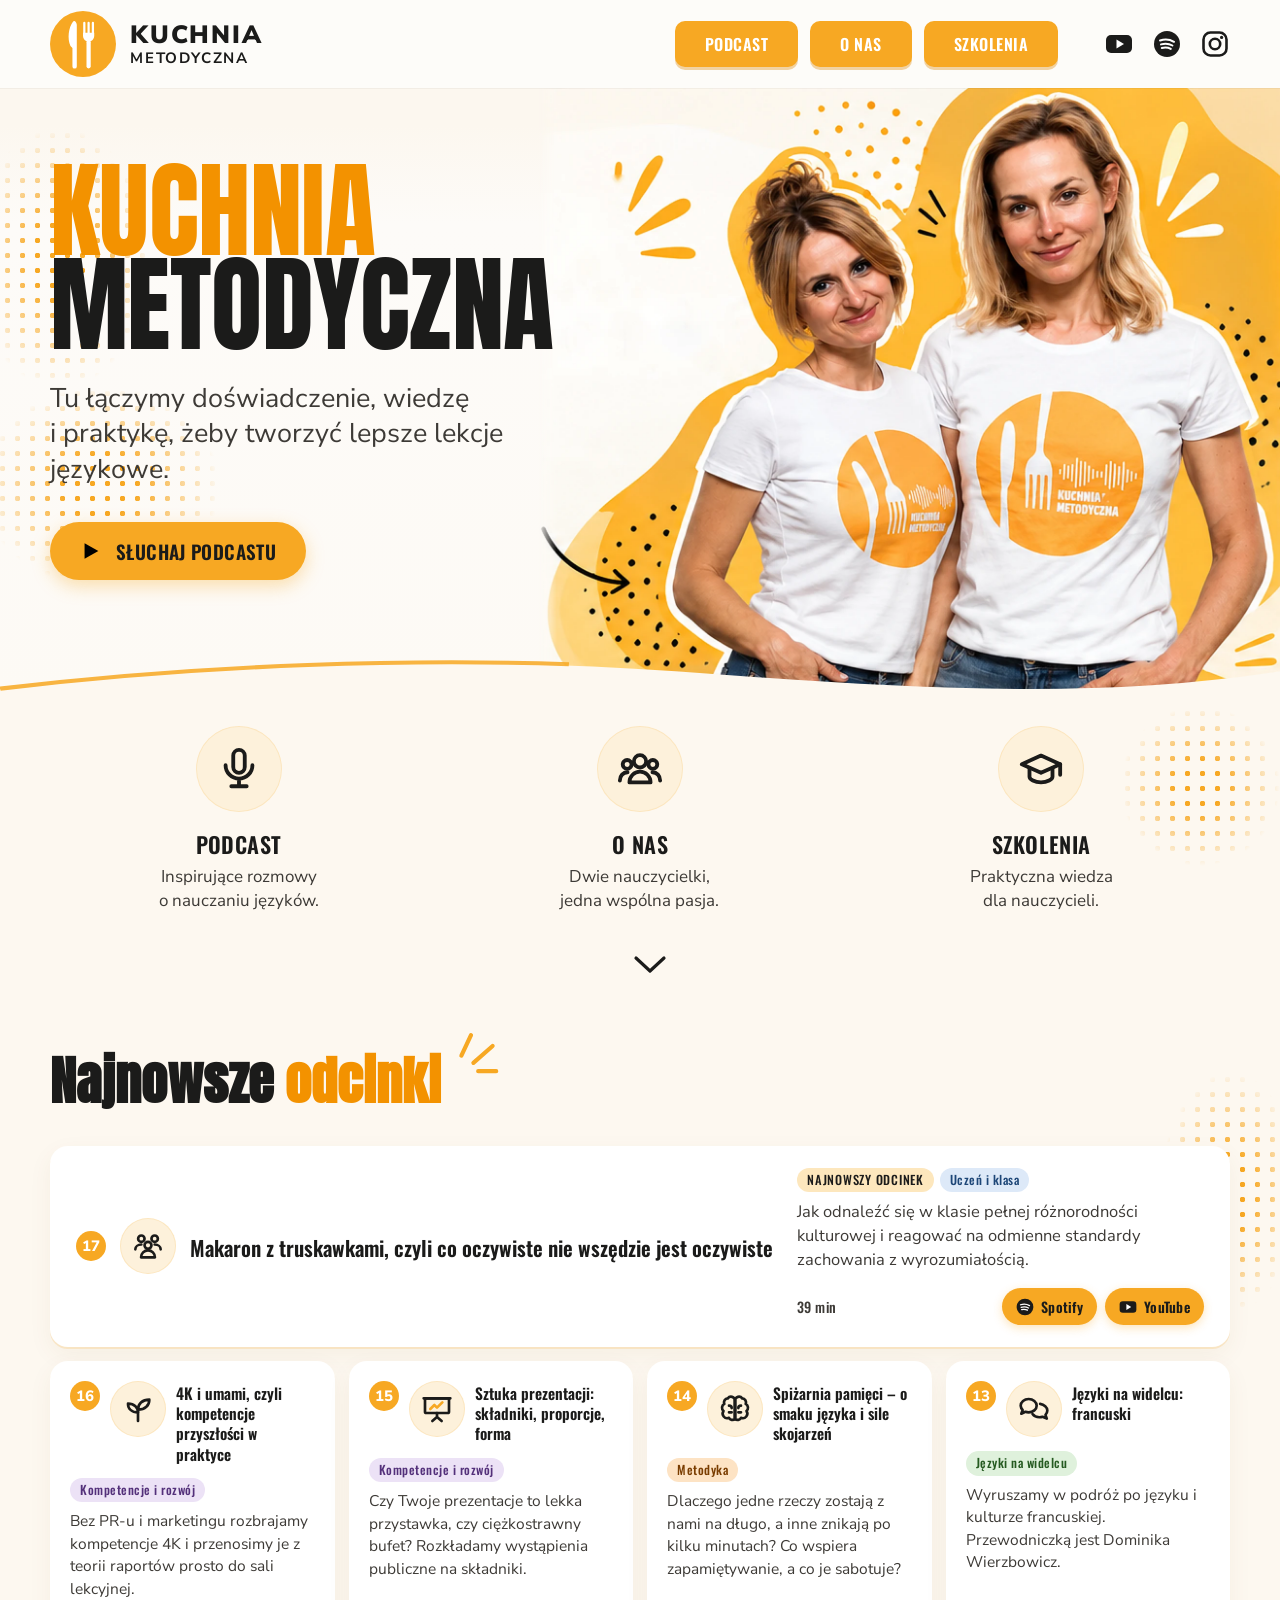
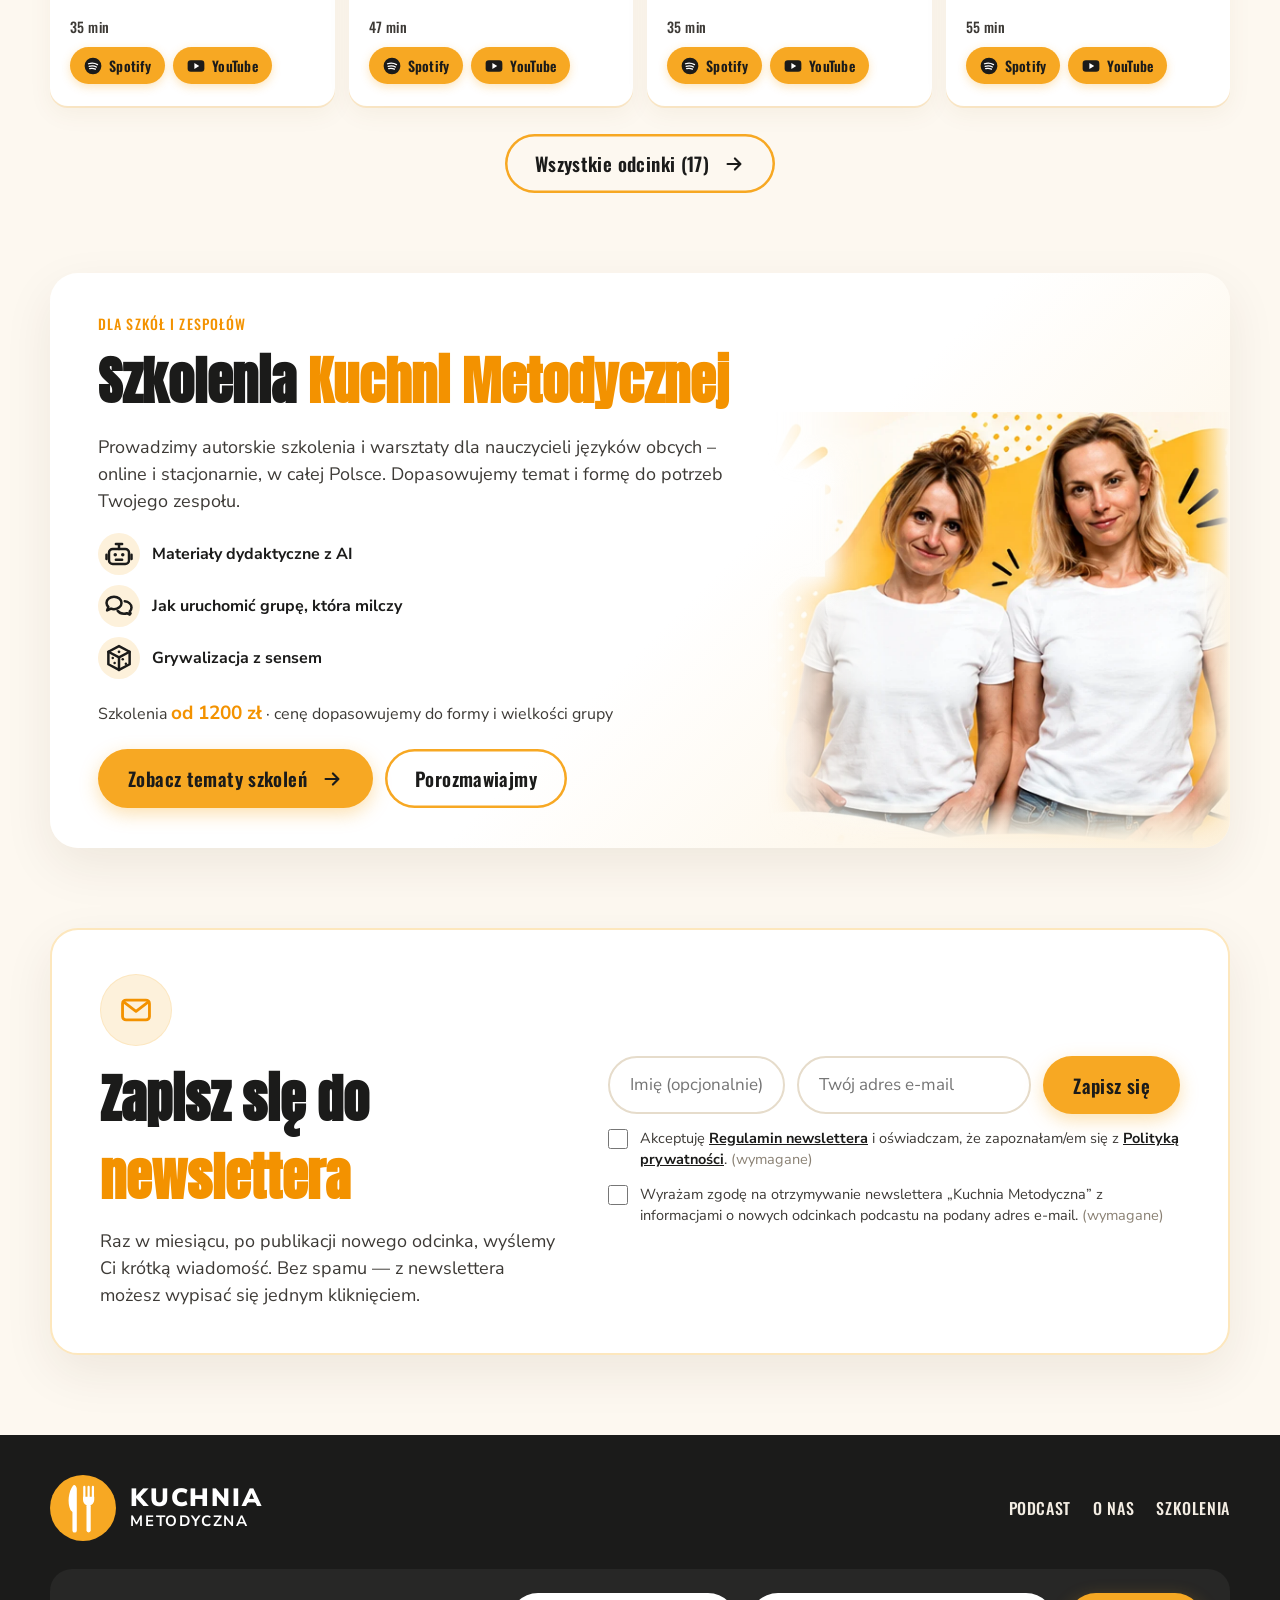
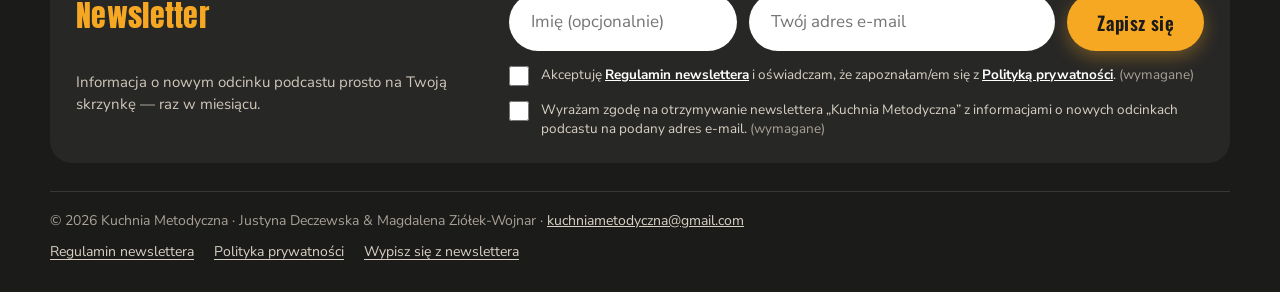
==== commit a9ded11c: "Added 1200 min for szkolenie" ====
--- a/index.html
+++ b/index.html
@@ -11,8 +11,8 @@
 <meta name="theme-color" content="#f7a823">
 <link rel="icon" href="img/favicon.svg" type="image/svg+xml">
 <link rel="preload" href="fonts/anton-latin-400-normal.woff2" as="font" type="font/woff2" crossorigin>
-<link rel="stylesheet" href="css/fonts.css?v=2026101702">
-<link rel="stylesheet" href="css/style.css?v=2026101702">
+<link rel="stylesheet" href="css/fonts.css?v=2026101801">
+<link rel="stylesheet" href="css/style.css?v=2026101801">
 </head>
 <body>
 <header class="site-header">
@@ -115,6 +115,7 @@
           <li><svg class="ico" viewBox="0 0 24 24" aria-hidden="true"><path d="M14 9.5c0 2.8-2.7 5-6 5-.9 0-1.7-.1-2.4-.4L2.5 15.5l1-2.8A4.6 4.6 0 0 1 2 9.5c0-2.8 2.7-5 6-5s6 2.2 6 5z"/><path d="M16.6 8.2c3 .4 5.4 2.5 5.4 5 0 1.2-.5 2.3-1.4 3.2l1 2.8-3.2-1.4c-.7.3-1.5.4-2.4.4-2.2 0-4.1-1-5.1-2.4"/></svg>Jak uruchomić grupę, która milczy</li>
           <li><svg class="ico" viewBox="0 0 24 24" aria-hidden="true"><path d="M12 2.5 20.5 7v10L12 21.5 3.5 17V7z"/><path d="M3.5 7 12 11.5 20.5 7M12 11.5v10"/><circle class="fill" cx="12" cy="7" r="1.1"/><circle class="fill" cx="7" cy="12" r="1"/><circle class="fill" cx="8.5" cy="16" r="1"/><circle class="fill" cx="15" cy="13" r="1"/><circle class="fill" cx="17.5" cy="16.5" r="1"/></svg>Grywalizacja z sensem</li>
         </ul>
+        <p class="ht-price">Szkolenia <b>od 1200 zł</b> · cenę dopasowujemy do formy i wielkości grupy</p>
         <div class="ht-actions">
           <a class="btn" href="szkolenia.html">Zobacz tematy szkoleń<svg viewBox="0 0 24 24" aria-hidden="true"><path d="M5 12h13M13 6l6 6-6 6" fill="none" stroke="currentColor" stroke-width="2.4" stroke-linecap="round" stroke-linejoin="round"/></svg></a>
           <a class="btn btn-ghost" href="szkolenia.html#kontakt">Porozmawiajmy</a>
@@ -205,8 +206,8 @@
     </form>
   <button class="nl-pop-no" type="button" data-nl-pop-close>Nie, dziękuję</button>
 </div>
-<script src="js/main.js?v=2026101702" defer></script>
-<script src="js/config.js?v=2026101702" defer></script>
-<script src="js/newsletter.js?v=2026101702" defer></script>
+<script src="js/main.js?v=2026101801" defer></script>
+<script src="js/config.js?v=2026101801" defer></script>
+<script src="js/newsletter.js?v=2026101801" defer></script>
 </body>
 </html>
--- a/css/style.css
+++ b/css/style.css
@@ -412,6 +412,21 @@
 .nl-pop .nl-msg { order: 4; }
 .nl-pop-no { display: block; margin: 10px auto 0; background: none; border: 0; color: #8a8174; font: inherit; font-size: 14px; text-decoration: underline; cursor: pointer; }
 
+
+/* ---------- Training price ---------- */
+.sz-cta-row { display: flex; flex-wrap: wrap; align-items: center; gap: 14px 18px; margin-top: 28px; }
+.sz-cta-row .sz-cta { margin-top: 0; }
+.price-tag { display: inline-flex; flex-direction: column; line-height: 1.1; padding: 8px 18px; border-radius: 16px;
+  background: var(--white); box-shadow: inset 0 0 0 2px var(--orange-soft); }
+.price-tag small { font-family: var(--font-label); font-size: 12.5px; letter-spacing: .06em; text-transform: uppercase; color: var(--ink-soft); }
+.price-tag b { font-family: var(--font-display); font-weight: 400; font-size: 28px; color: var(--orange-deep); letter-spacing: .01em; }
+.price-note { margin: 10px 0 0; font-size: 14px; color: #8a8174; max-width: 46ch; }
+.sz-price-mobile { display: none; }
+.contact-points .contact-price { font-weight: 400; }
+.contact-points .contact-price b { color: var(--orange-deep); white-space: nowrap; }
+.ht-price { font-size: 16px !important; margin: -6px 0 22px !important; color: var(--ink-soft); }
+.ht-price b { color: var(--orange-deep); font-size: 19px; white-space: nowrap; }
+
 /* ---------- Responsive ---------- */
 @media (max-width: 1100px) {
   .main-nav a { padding: 10px 20px; }
@@ -514,7 +529,8 @@
   .chip { font-size: 14px; padding: 9px 13px; }
   .pc-text .burst { left: auto; right: 0; }
   .pc-text p { font-size: 17px; }
-  .sz-cta { display: none; }
+  .sz-cta-row, .page-hero .sz-text > .price-note { display: none; }
+  .sz-price-mobile { display: block; margin-top: 18px; }
   .nl-pop { right: 0; bottom: 0; left: 0; width: auto; max-height: 82vh; border-radius: 22px 22px 0 0; padding: 22px 18px 14px; border-width: 2px 0 0; }
   .nl-pop h2 { font-size: 22px; }
   .nl-pop-head p { font-size: 14px; }
